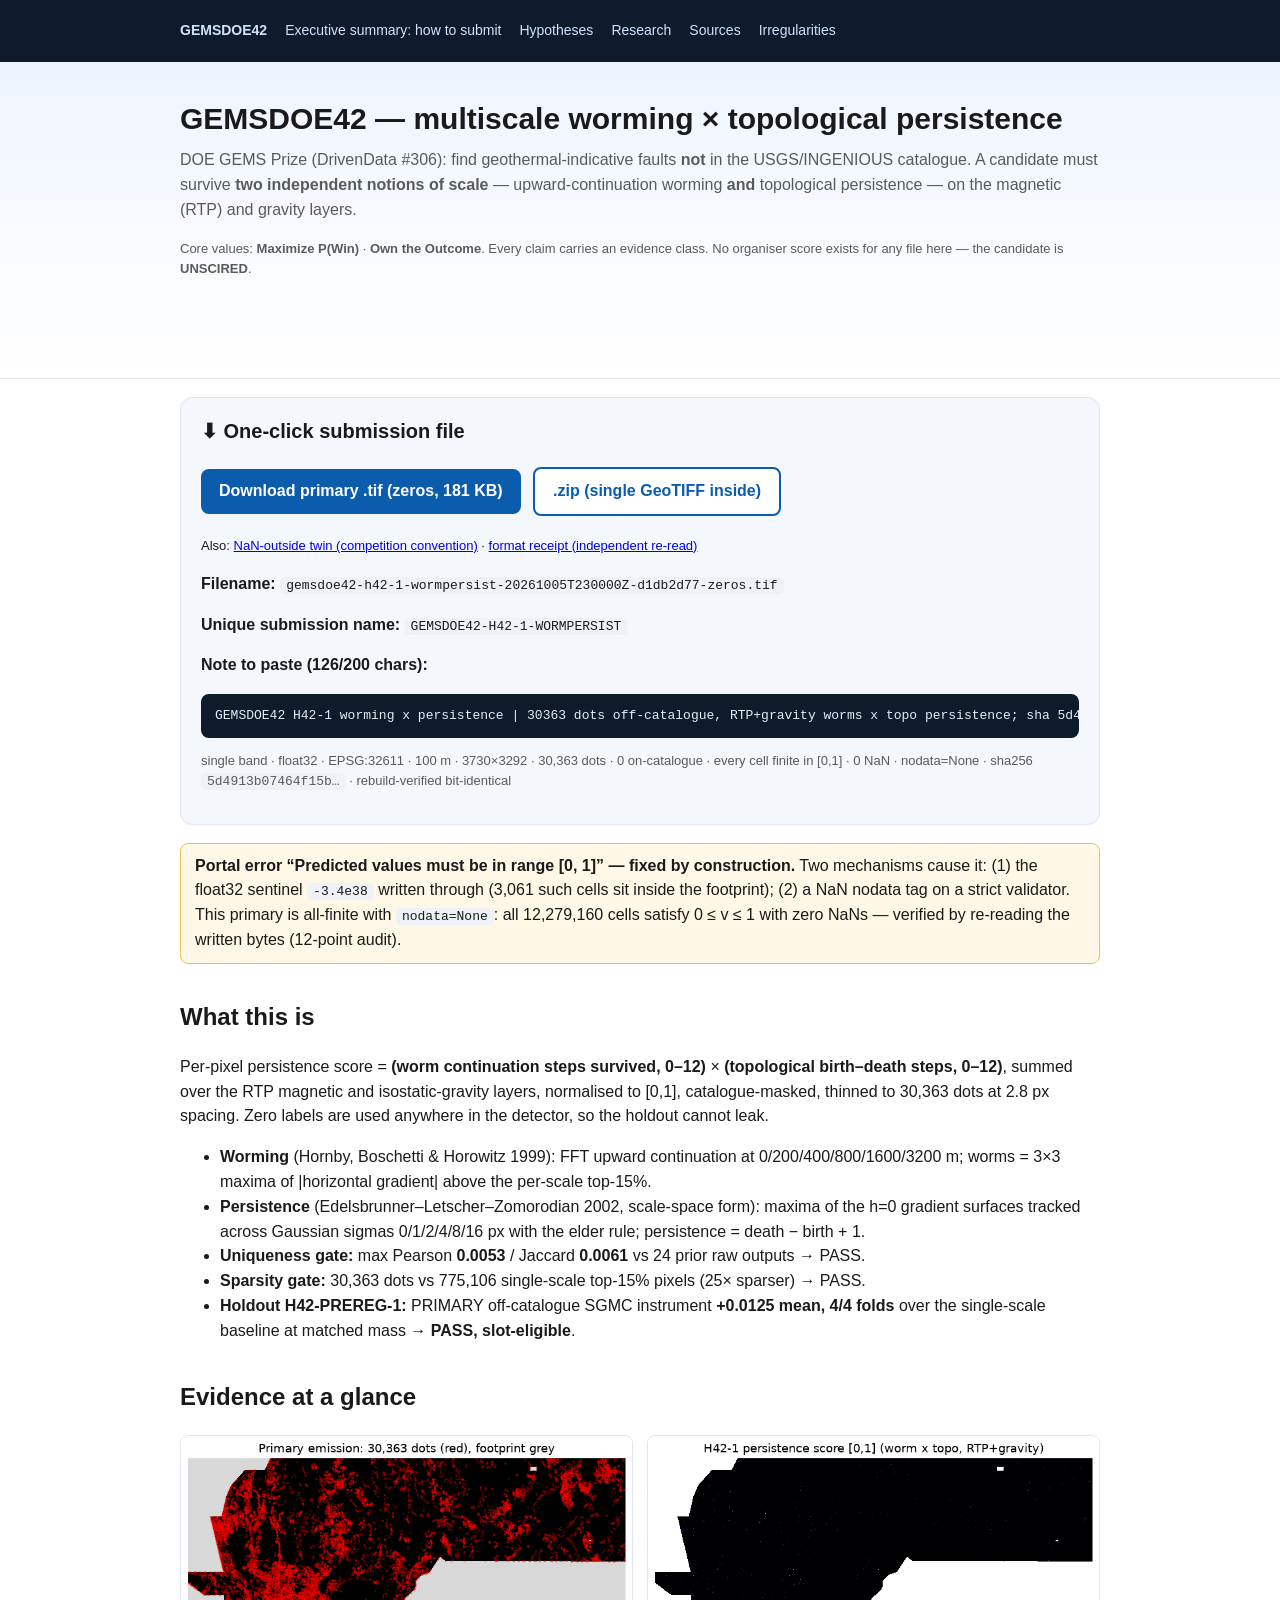
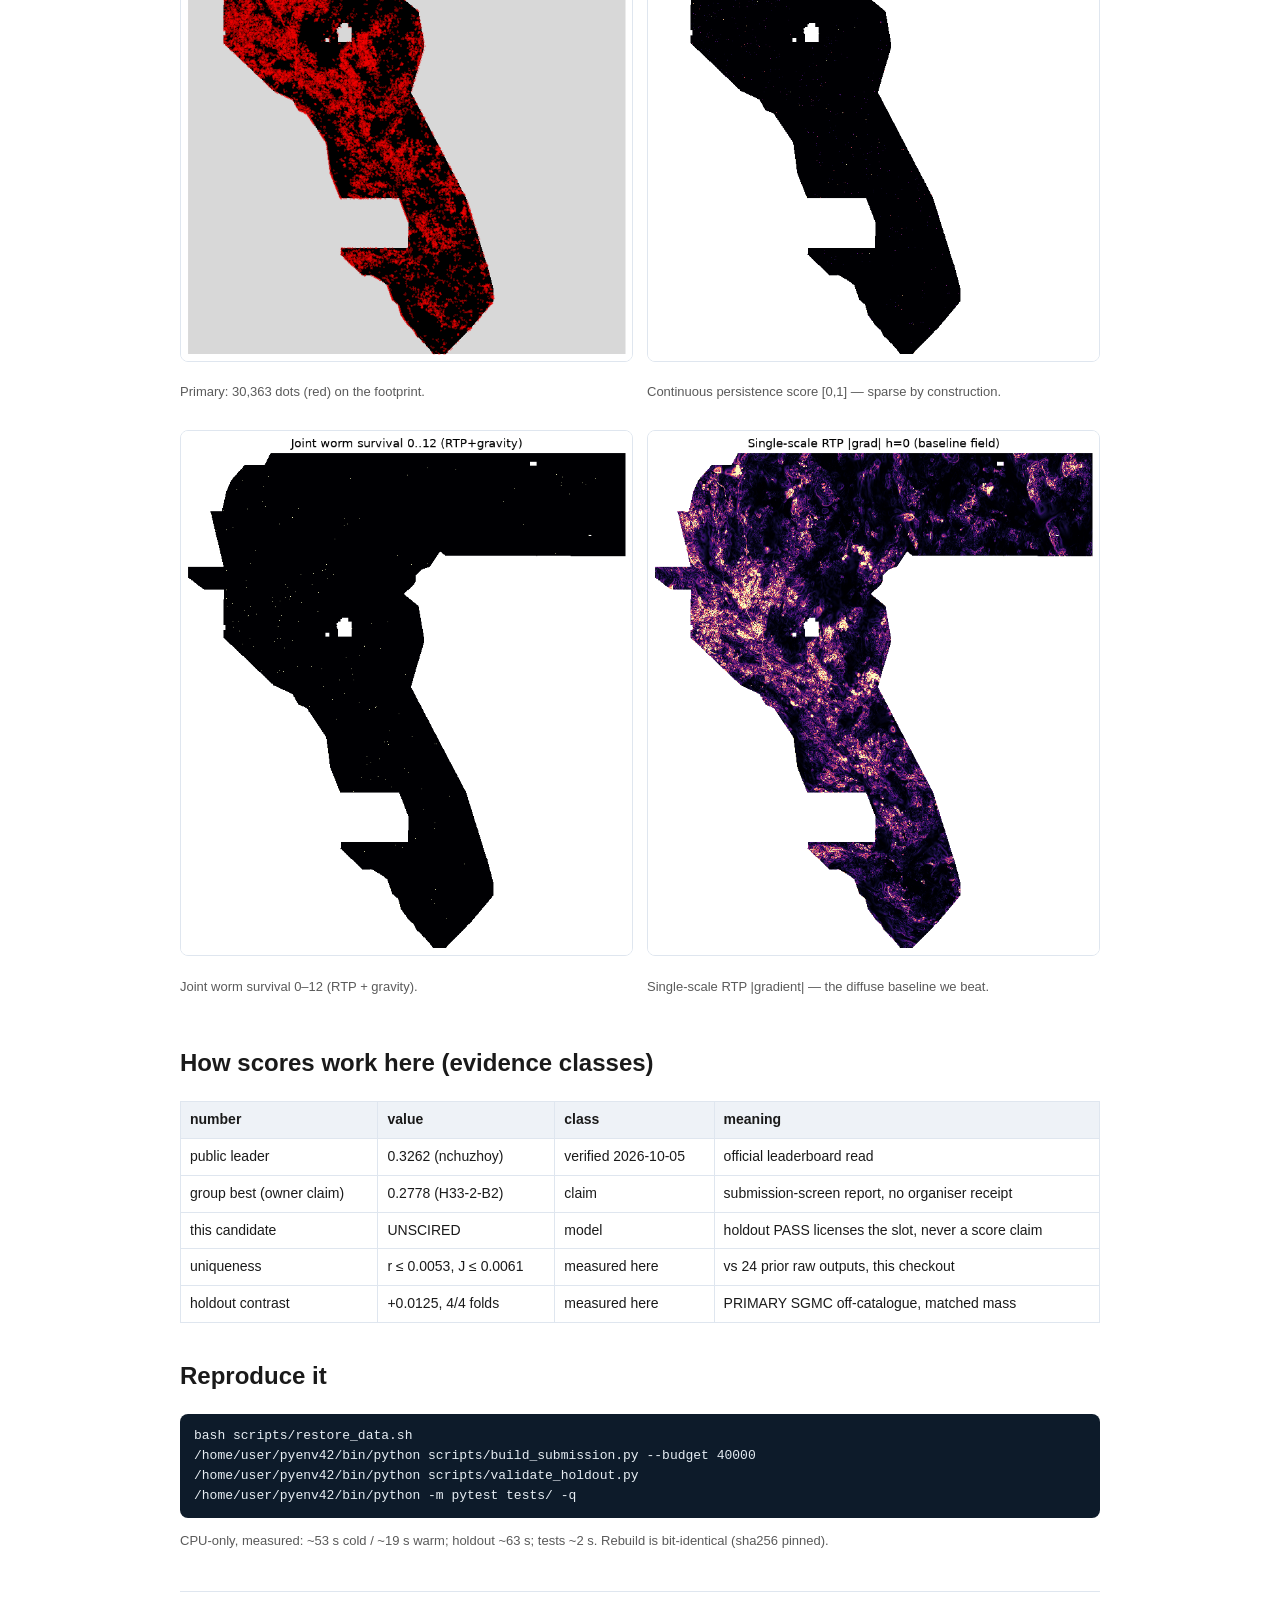
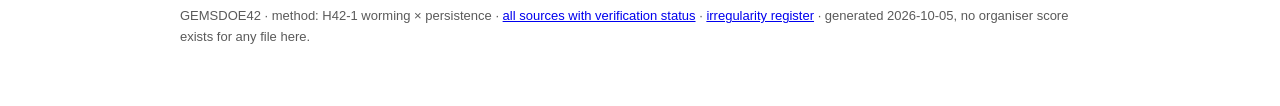
==== docs/index.html @ 057323d6 "H42-1: multiscale worming x topological persistence submission system - Unique primary submission: 3" ====
<!DOCTYPE html>
<html lang="en">
<head>
<meta charset="utf-8">
<meta name="viewport" content="width=device-width, initial-scale=1">
<title>GEMSDOE42 — worming × persistence for the DOE GEMS Prize</title>
<style>
:root{--ink:#1a1a1a;--mut:#5a5a5a;--acc:#0b5cad;--bg:#fff;--card:#f4f7fb;--line:#dfe6ef}
*{box-sizing:border-box}body{font-family:-apple-system,"Segoe UI",Roboto,Helvetica,Arial,sans-serif;color:var(--ink);margin:0;background:var(--bg);line-height:1.55}
.wrap{max-width:960px;margin:0 auto;padding:0 20px 60px}
nav{background:#0d1b2a;color:#fff;padding:10px 0}nav .wrap{display:flex;gap:18px;flex-wrap:wrap;padding-bottom:10px;padding-top:10px}
nav a{color:#cfe3ff;text-decoration:none;font-size:14px}nav a:hover{text-decoration:underline}
.hero{background:linear-gradient(180deg,#eef4ff,#fff);border-bottom:1px solid var(--line);padding:34px 0 26px}
.hero h1{margin:0 0 6px;font-size:30px}.hero p.sub{color:var(--mut);margin:0 0 16px}
.dl{background:var(--card);border:1px solid var(--line);border-radius:12px;padding:18px 20px;margin:18px 0}
.dl h2{margin:0 0 8px;font-size:20px}
.btn{display:inline-block;background:var(--acc);color:#fff!important;padding:10px 18px;border-radius:8px;text-decoration:none;font-weight:600;margin:4px 8px 4px 0}
.btn.ghost{background:#fff;color:var(--acc)!important;border:2px solid var(--acc)}
code{background:#eef1f6;padding:1px 6px;border-radius:5px;font-size:13px}
pre{background:#0d1b2a;color:#e6edf3;padding:12px 14px;border-radius:8px;overflow-x:auto;font-size:13px}
table{border-collapse:collapse;width:100%;margin:12px 0;font-size:14px}
th,td{border:1px solid var(--line);padding:7px 9px;text-align:left}th{background:#eef2f7}
h2{margin-top:34px}h3{margin-top:24px}.mut{color:var(--mut)}.small{font-size:13px}
.grid2{display:grid;grid-template-columns:1fr 1fr;gap:14px}@media(max-width:700px){.grid2{grid-template-columns:1fr}}
img.thumb{width:100%;border:1px solid var(--line);border-radius:8px}
.warn{background:#fff8e6;border:1px solid #e8c547;border-radius:8px;padding:10px 14px;margin:14px 0}
.ok{background:#eefbf0;border:1px solid #57b26a;border-radius:8px;padding:10px 14px;margin:14px 0}
footer{border-top:1px solid var(--line);margin-top:40px;padding-top:14px;color:var(--mut);font-size:13px}
</style>
</head>
<body>
<nav><div class="wrap">
<a href="index.html"><b>GEMSDOE42</b></a><a href="executive-summary.html">Executive summary: how to submit</a><a href="hypotheses.html">Hypotheses</a><a href="research.html">Research</a><a href="sources.html">Sources</a><a href="irregularities.html">Irregularities</a>
</div></nav>
<div class="hero"><div class="wrap">
<h1>GEMSDOE42 — multiscale worming × topological persistence</h1>
<p class="sub">DOE GEMS Prize (DrivenData #306): find geothermal-indicative faults <b>not</b> in the USGS/INGENIOUS catalogue. A candidate must survive <b>two independent notions of scale</b> — upward-continuation worming <b>and</b> topological persistence — on the magnetic (RTP) and gravity layers.</p>
<p class="small mut">Core values: <b>Maximize P(Win)</b> · <b>Own the Outcome</b>. Every claim carries an evidence class. No organiser score exists for any file here — the candidate is <b>UNSCIRED</b>.</p>
</div></div>
<div class="wrap">

<div class="dl">
<h2>⬇ One-click submission file</h2>
<p><a class="btn" href="downloads/gemsdoe42-h42-1-wormpersist-20261005T230000Z-d1db2d77-zeros.tif" download>Download primary .tif (zeros, 181&nbsp;KB)</a>
<a class="btn ghost" href="downloads/gemsdoe42-h42-1-wormpersist-20261005T230000Z-d1db2d77-zeros.zip" download>.zip (single GeoTIFF inside)</a></p>
<p class="small">Also: <a href="downloads/gemsdoe42-h42-1-wormpersist-20261005T230000Z-d1db2d77-nan.tif" download>NaN-outside twin (competition convention)</a> · <a href="downloads/gemsdoe42-h42-1-wormpersist-20261005T230000Z-d1db2d77-audit.json">format receipt (independent re-read)</a></p>
<p><b>Filename:</b> <code>gemsdoe42-h42-1-wormpersist-20261005T230000Z-d1db2d77-zeros.tif</code></p>
<p><b>Unique submission name:</b> <code>GEMSDOE42-H42-1-WORMPERSIST</code></p>
<p><b>Note to paste (126/200 chars):</b></p>
<pre>GEMSDOE42 H42-1 worming x persistence | 30363 dots off-catalogue, RTP+gravity worms x topo persistence; sha 5d4913b0; UNSCORED</pre>
<p class="small mut">single band · float32 · EPSG:32611 · 100 m · 3730×3292 · 30,363 dots · 0 on-catalogue · every cell finite in [0,1] · 0 NaN · nodata=None · sha256 <code>5d4913b07464f15b…</code> · rebuild-verified bit-identical</p>
</div>

<div class="warn"><b>Portal error “Predicted values must be in range [0, 1]” — fixed by construction.</b> Two mechanisms cause it: (1) the float32 sentinel <code>-3.4e38</code> written through (3,061 such cells sit inside the footprint); (2) a NaN nodata tag on a strict validator. This primary is all-finite with <code>nodata=None</code>: all 12,279,160 cells satisfy 0 ≤ v ≤ 1 with zero NaNs — verified by re-reading the written bytes (12-point audit).</div>

<h2>What this is</h2>
<p>Per-pixel persistence score = <b>(worm continuation steps survived, 0–12)</b> × <b>(topological birth–death steps, 0–12)</b>, summed over the RTP magnetic and isostatic-gravity layers, normalised to [0,1], catalogue-masked, thinned to 30,363 dots at 2.8 px spacing. Zero labels are used anywhere in the detector, so the holdout cannot leak.</p>
<ul>
<li><b>Worming</b> (Hornby, Boschetti &amp; Horowitz 1999): FFT upward continuation at 0/200/400/800/1600/3200 m; worms = 3×3 maxima of |horizontal gradient| above the per-scale top-15%.</li>
<li><b>Persistence</b> (Edelsbrunner–Letscher–Zomorodian 2002, scale-space form): maxima of the h=0 gradient surfaces tracked across Gaussian sigmas 0/1/2/4/8/16 px with the elder rule; persistence = death − birth + 1.</li>
<li><b>Uniqueness gate:</b> max Pearson <b>0.0053</b> / Jaccard <b>0.0061</b> vs 24 prior raw outputs → PASS.</li>
<li><b>Sparsity gate:</b> 30,363 dots vs 775,106 single-scale top-15% pixels (25× sparser) → PASS.</li>
<li><b>Holdout H42-PREREG-1:</b> PRIMARY off-catalogue SGMC instrument <b>+0.0125 mean, 4/4 folds</b> over the single-scale baseline at matched mass → <b>PASS, slot-eligible</b>.</li>
</ul>

<h2>Evidence at a glance</h2>
<div class="grid2">
<div><img class="thumb" src="assets/dots_primary.png" alt="primary dots"><p class="small mut">Primary: 30,363 dots (red) on the footprint.</p></div>
<div><img class="thumb" src="assets/score01.png" alt="persistence score"><p class="small mut">Continuous persistence score [0,1] — sparse by construction.</p></div>
<div><img class="thumb" src="assets/worm_joint.png" alt="worm survival"><p class="small mut">Joint worm survival 0–12 (RTP + gravity).</p></div>
<div><img class="thumb" src="assets/gradmag_rtp_h0.png" alt="single-scale gradient"><p class="small mut">Single-scale RTP |gradient| — the diffuse baseline we beat.</p></div>
</div>

<h2>How scores work here (evidence classes)</h2>
<table>
<tr><th>number</th><th>value</th><th>class</th><th>meaning</th></tr>
<tr><td>public leader</td><td>0.3262 (nchuzhoy)</td><td>verified 2026-10-05</td><td>official leaderboard read</td></tr>
<tr><td>group best (owner claim)</td><td>0.2778 (H33-2-B2)</td><td>claim</td><td>submission-screen report, no organiser receipt</td></tr>
<tr><td>this candidate</td><td>UNSCIRED</td><td>model</td><td>holdout PASS licenses the slot, never a score claim</td></tr>
<tr><td>uniqueness</td><td>r ≤ 0.0053, J ≤ 0.0061</td><td>measured here</td><td>vs 24 prior raw outputs, this checkout</td></tr>
<tr><td>holdout contrast</td><td>+0.0125, 4/4 folds</td><td>measured here</td><td>PRIMARY SGMC off-catalogue, matched mass</td></tr>
</table>

<h2>Reproduce it</h2>
<pre>bash scripts/restore_data.sh
/home/user/pyenv42/bin/python scripts/build_submission.py --budget 40000
/home/user/pyenv42/bin/python scripts/validate_holdout.py
/home/user/pyenv42/bin/python -m pytest tests/ -q</pre>
<p class="small mut">CPU-only, measured: ~53 s cold / ~19 s warm; holdout ~63 s; tests ~2 s. Rebuild is bit-identical (sha256 pinned).</p>

<footer>GEMSDOE42 · method: H42-1 worming × persistence · <a href="sources.html">all sources with verification status</a> · <a href="irregularities.html">irregularity register</a> · generated 2026-10-05, no organiser score exists for any file here.</footer>
</div>
</body>
</html>
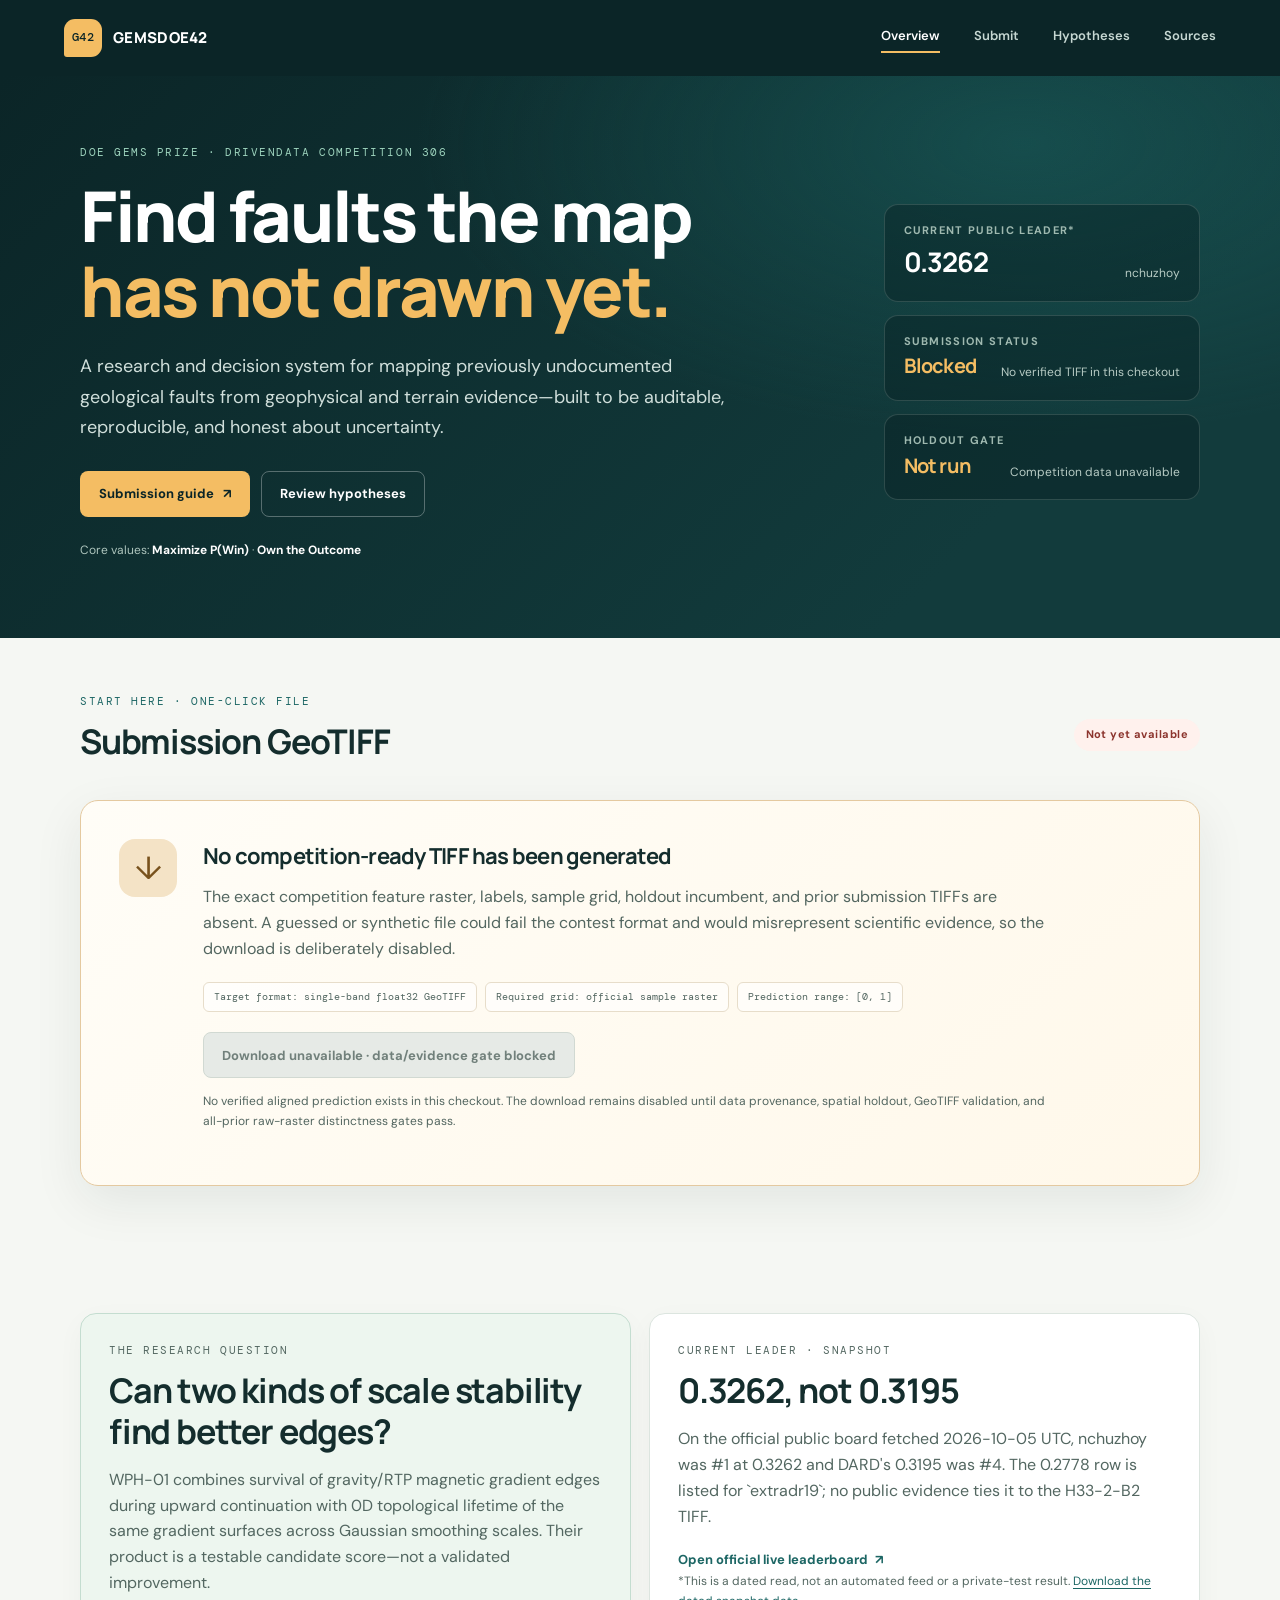
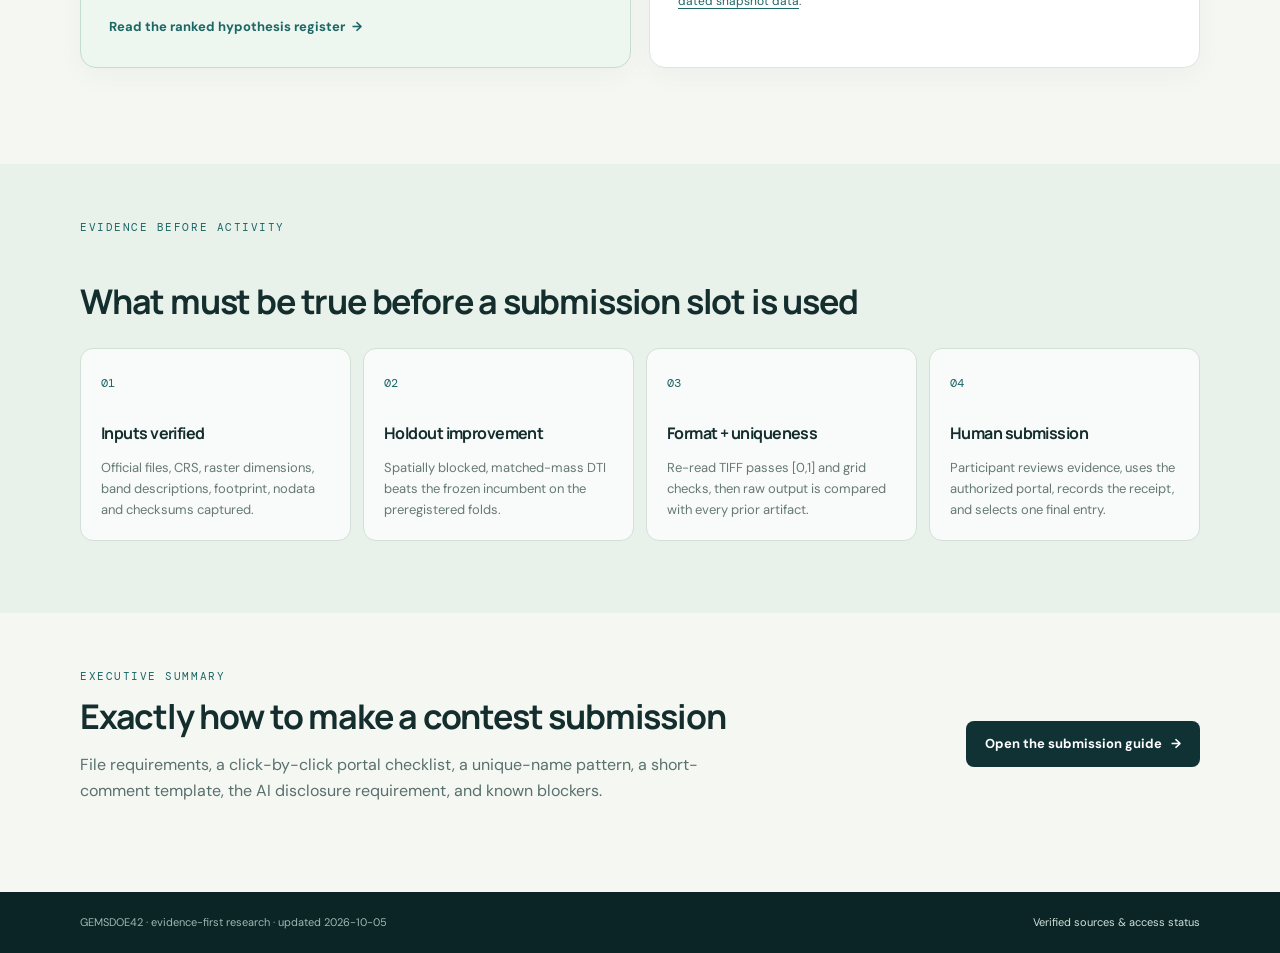
==== commit 76777125: "Build WPH-01 research pipeline and gated site Co-authored-by: arena-agent <297053741+arena-agent@use" ====
--- a/docs/index.html
+++ b/docs/index.html
@@ -1,94 +1,88 @@
-<!DOCTYPE html>
+<!doctype html>
 <html lang="en">
 <head>
-<meta charset="utf-8">
-<meta name="viewport" content="width=device-width, initial-scale=1">
-<title>GEMSDOE42 — worming × persistence for the DOE GEMS Prize</title>
-<style>
-:root{--ink:#1a1a1a;--mut:#5a5a5a;--acc:#0b5cad;--bg:#fff;--card:#f4f7fb;--line:#dfe6ef}
-*{box-sizing:border-box}body{font-family:-apple-system,"Segoe UI",Roboto,Helvetica,Arial,sans-serif;color:var(--ink);margin:0;background:var(--bg);line-height:1.55}
-.wrap{max-width:960px;margin:0 auto;padding:0 20px 60px}
-nav{background:#0d1b2a;color:#fff;padding:10px 0}nav .wrap{display:flex;gap:18px;flex-wrap:wrap;padding-bottom:10px;padding-top:10px}
-nav a{color:#cfe3ff;text-decoration:none;font-size:14px}nav a:hover{text-decoration:underline}
-.hero{background:linear-gradient(180deg,#eef4ff,#fff);border-bottom:1px solid var(--line);padding:34px 0 26px}
-.hero h1{margin:0 0 6px;font-size:30px}.hero p.sub{color:var(--mut);margin:0 0 16px}
-.dl{background:var(--card);border:1px solid var(--line);border-radius:12px;padding:18px 20px;margin:18px 0}
-.dl h2{margin:0 0 8px;font-size:20px}
-.btn{display:inline-block;background:var(--acc);color:#fff!important;padding:10px 18px;border-radius:8px;text-decoration:none;font-weight:600;margin:4px 8px 4px 0}
-.btn.ghost{background:#fff;color:var(--acc)!important;border:2px solid var(--acc)}
-code{background:#eef1f6;padding:1px 6px;border-radius:5px;font-size:13px}
-pre{background:#0d1b2a;color:#e6edf3;padding:12px 14px;border-radius:8px;overflow-x:auto;font-size:13px}
-table{border-collapse:collapse;width:100%;margin:12px 0;font-size:14px}
-th,td{border:1px solid var(--line);padding:7px 9px;text-align:left}th{background:#eef2f7}
-h2{margin-top:34px}h3{margin-top:24px}.mut{color:var(--mut)}.small{font-size:13px}
-.grid2{display:grid;grid-template-columns:1fr 1fr;gap:14px}@media(max-width:700px){.grid2{grid-template-columns:1fr}}
-img.thumb{width:100%;border:1px solid var(--line);border-radius:8px}
-.warn{background:#fff8e6;border:1px solid #e8c547;border-radius:8px;padding:10px 14px;margin:14px 0}
-.ok{background:#eefbf0;border:1px solid #57b26a;border-radius:8px;padding:10px 14px;margin:14px 0}
-footer{border-top:1px solid var(--line);margin-top:40px;padding-top:14px;color:var(--mut);font-size:13px}
-</style>
+  <meta charset="utf-8">
+  <meta name="viewport" content="width=device-width, initial-scale=1">
+  <meta name="description" content="Evidence-first, reproducible GEMS geothermal fault discovery research and competition submission workflow.">
+  <meta name="theme-color" content="#0b2527">
+  <title>GEMSDOE42 · GEMS fault discovery</title>
+  <link rel="stylesheet" href="site.css">
 </head>
 <body>
-<nav><div class="wrap">
-<a href="index.html"><b>GEMSDOE42</b></a><a href="executive-summary.html">Executive summary: how to submit</a><a href="hypotheses.html">Hypotheses</a><a href="research.html">Research</a><a href="sources.html">Sources</a><a href="irregularities.html">Irregularities</a>
-</div></nav>
-<div class="hero"><div class="wrap">
-<h1>GEMSDOE42 — multiscale worming × topological persistence</h1>
-<p class="sub">DOE GEMS Prize (DrivenData #306): find geothermal-indicative faults <b>not</b> in the USGS/INGENIOUS catalogue. A candidate must survive <b>two independent notions of scale</b> — upward-continuation worming <b>and</b> topological persistence — on the magnetic (RTP) and gravity layers.</p>
-<p class="small mut">Core values: <b>Maximize P(Win)</b> · <b>Own the Outcome</b>. Every claim carries an evidence class. No organiser score exists for any file here — the candidate is <b>UNSCIRED</b>.</p>
-</div></div>
-<div class="wrap">
+  <header class="site-header">
+    <a class="brand" href="index.html"><span class="brand-mark">G42</span><span>GEMSDOE42</span></a>
+    <nav aria-label="Main navigation">
+      <a aria-current="page" href="index.html">Overview</a><a href="executive-summary.html">Submit</a><a href="hypotheses.html">Hypotheses</a><a href="sources.html">Sources</a>
+    </nav>
+  </header>
+  <main>
+    <section class="hero page-shell">
+      <div class="hero-copy">
+        <p class="eyebrow">DOE GEMS Prize · DrivenData competition 306</p>
+        <h1>Find faults the map<br><em>has not drawn yet.</em></h1>
+        <p class="hero-lead">A research and decision system for mapping previously undocumented geological faults from geophysical and terrain evidence—built to be auditable, reproducible, and honest about uncertainty.</p>
+        <div class="hero-actions"><a class="button button-light" href="executive-summary.html">Submission guide <span aria-hidden="true">↗</span></a><a class="button button-outline" href="hypotheses.html">Review hypotheses</a></div>
+        <p class="microcopy">Core values: <strong>Maximize P(Win)</strong> · <strong>Own the Outcome</strong></p>
+      </div>
+      <div class="hero-stats" aria-label="Project status">
+        <div class="stat"><span class="stat-label">Current public leader*</span><strong>0.3262</strong><span>nchuzhoy</span></div>
+        <div class="stat"><span class="stat-label">Submission status</span><strong class="status-text">Blocked</strong><span>No verified TIFF in this checkout</span></div>
+        <div class="stat"><span class="stat-label">Holdout gate</span><strong class="status-text">Not run</strong><span>Competition data unavailable</span></div>
+      </div>
+    </section>
 
-<div class="dl">
-<h2>⬇ One-click submission file</h2>
-<p><a class="btn" href="downloads/gemsdoe42-h42-1-wormpersist-20261005T230000Z-d1db2d77-zeros.tif" download>Download primary .tif (zeros, 181&nbsp;KB)</a>
-<a class="btn ghost" href="downloads/gemsdoe42-h42-1-wormpersist-20261005T230000Z-d1db2d77-zeros.zip" download>.zip (single GeoTIFF inside)</a></p>
-<p class="small">Also: <a href="downloads/gemsdoe42-h42-1-wormpersist-20261005T230000Z-d1db2d77-nan.tif" download>NaN-outside twin (competition convention)</a> · <a href="downloads/gemsdoe42-h42-1-wormpersist-20261005T230000Z-d1db2d77-audit.json">format receipt (independent re-read)</a></p>
-<p><b>Filename:</b> <code>gemsdoe42-h42-1-wormpersist-20261005T230000Z-d1db2d77-zeros.tif</code></p>
-<p><b>Unique submission name:</b> <code>GEMSDOE42-H42-1-WORMPERSIST</code></p>
-<p><b>Note to paste (126/200 chars):</b></p>
-<pre>GEMSDOE42 H42-1 worming x persistence | 30363 dots off-catalogue, RTP+gravity worms x topo persistence; sha 5d4913b0; UNSCORED</pre>
-<p class="small mut">single band · float32 · EPSG:32611 · 100 m · 3730×3292 · 30,363 dots · 0 on-catalogue · every cell finite in [0,1] · 0 NaN · nodata=None · sha256 <code>5d4913b07464f15b…</code> · rebuild-verified bit-identical</p>
-</div>
+    <section class="page-shell section" id="submission">
+      <div class="section-heading">
+        <div><p class="eyebrow">Start here · one-click file</p><h2>Submission GeoTIFF</h2></div>
+        <span class="pill pill-blocked">Not yet available</span>
+      </div>
+      <div class="submission-card">
+        <div class="submission-icon" aria-hidden="true">↓</div>
+        <div class="submission-content">
+          <h3>No competition-ready TIFF has been generated</h3>
+          <p>The exact competition feature raster, labels, sample grid, holdout incumbent, and prior submission TIFFs are absent. A guessed or synthetic file could fail the contest format and would misrepresent scientific evidence, so the download is deliberately disabled.</p>
+          <div class="submission-meta"><span>Target format: single-band float32 GeoTIFF</span><span>Required grid: official sample raster</span><span>Prediction range: [0, 1]</span></div>
+          <a class="button button-disabled" id="download-button" aria-disabled="true" tabindex="-1">Download unavailable · data/evidence gate blocked</a>
+          <p class="microcopy" id="download-detail" aria-live="polite">When a candidate passes the spatial holdout, raster validator, and every-prior correlation audit, the unique file, SHA-256, note, and audit receipt will appear here.</p>
+        </div>
+      </div>
+    </section>
 
-<div class="warn"><b>Portal error “Predicted values must be in range [0, 1]” — fixed by construction.</b> Two mechanisms cause it: (1) the float32 sentinel <code>-3.4e38</code> written through (3,061 such cells sit inside the footprint); (2) a NaN nodata tag on a strict validator. This primary is all-finite with <code>nodata=None</code>: all 12,279,160 cells satisfy 0 ≤ v ≤ 1 with zero NaNs — verified by re-reading the written bytes (12-point audit).</div>
+    <section class="page-shell section two-column">
+      <div class="panel panel-highlight">
+        <p class="eyebrow">The research question</p>
+        <h2>Can two kinds of scale stability find better edges?</h2>
+        <p>WPH-01 combines survival of gravity/RTP magnetic gradient edges during upward continuation with 0D topological lifetime of the same gradient surfaces across Gaussian smoothing scales. Their product is a testable candidate score—not a validated improvement.</p>
+        <a class="text-link" href="hypotheses.html">Read the ranked hypothesis register <span aria-hidden="true">→</span></a>
+      </div>
+      <div class="panel">
+        <p class="eyebrow">Current leader · snapshot</p>
+        <h2>0.3262, not 0.3195</h2>
+        <p>On the official public board fetched 2026-10-05 UTC, nchuzhoy was #1 at 0.3262 and DARD's 0.3195 was #4. The 0.2778 row is listed for `extradr19`; no public evidence ties it to the H33-2-B2 TIFF.</p>
+        <a class="text-link" href="https://www.drivendata.org/competitions/306/competition-doe-gems/leaderboard/" target="_blank" rel="noopener">Open official live leaderboard <span aria-hidden="true">↗</span></a>
+        <p class="microcopy">*This is a dated read, not an automated feed or a private-test result. <a href="leaderboard-snapshot-2026-10-05.json">Download the dated snapshot data</a>.</p>
+      </div>
+    </section>
 
-<h2>What this is</h2>
-<p>Per-pixel persistence score = <b>(worm continuation steps survived, 0–12)</b> × <b>(topological birth–death steps, 0–12)</b>, summed over the RTP magnetic and isostatic-gravity layers, normalised to [0,1], catalogue-masked, thinned to 30,363 dots at 2.8 px spacing. Zero labels are used anywhere in the detector, so the holdout cannot leak.</p>
-<ul>
-<li><b>Worming</b> (Hornby, Boschetti &amp; Horowitz 1999): FFT upward continuation at 0/200/400/800/1600/3200 m; worms = 3×3 maxima of |horizontal gradient| above the per-scale top-15%.</li>
-<li><b>Persistence</b> (Edelsbrunner–Letscher–Zomorodian 2002, scale-space form): maxima of the h=0 gradient surfaces tracked across Gaussian sigmas 0/1/2/4/8/16 px with the elder rule; persistence = death − birth + 1.</li>
-<li><b>Uniqueness gate:</b> max Pearson <b>0.0053</b> / Jaccard <b>0.0061</b> vs 24 prior raw outputs → PASS.</li>
-<li><b>Sparsity gate:</b> 30,363 dots vs 775,106 single-scale top-15% pixels (25× sparser) → PASS.</li>
-<li><b>Holdout H42-PREREG-1:</b> PRIMARY off-catalogue SGMC instrument <b>+0.0125 mean, 4/4 folds</b> over the single-scale baseline at matched mass → <b>PASS, slot-eligible</b>.</li>
-</ul>
+    <section class="band">
+      <div class="page-shell section">
+        <p class="eyebrow">Evidence before activity</p>
+        <h2>What must be true before a submission slot is used</h2>
+        <div class="gate-grid">
+          <article class="gate"><span class="gate-number">01</span><h3>Inputs verified</h3><p>Official files, CRS, raster dimensions, band descriptions, footprint, nodata and checksums captured.</p></article>
+          <article class="gate"><span class="gate-number">02</span><h3>Holdout improvement</h3><p>Spatially blocked, matched-mass DTI beats the frozen incumbent on the preregistered folds.</p></article>
+          <article class="gate"><span class="gate-number">03</span><h3>Format + uniqueness</h3><p>Re-read TIFF passes [0,1] and grid checks, then raw output is compared with every prior artifact.</p></article>
+          <article class="gate"><span class="gate-number">04</span><h3>Human submission</h3><p>Participant reviews evidence, uses the authorized portal, records the receipt, and selects one final entry.</p></article>
+        </div>
+      </div>
+    </section>
 
-<h2>Evidence at a glance</h2>
-<div class="grid2">
-<div><img class="thumb" src="assets/dots_primary.png" alt="primary dots"><p class="small mut">Primary: 30,363 dots (red) on the footprint.</p></div>
-<div><img class="thumb" src="assets/score01.png" alt="persistence score"><p class="small mut">Continuous persistence score [0,1] — sparse by construction.</p></div>
-<div><img class="thumb" src="assets/worm_joint.png" alt="worm survival"><p class="small mut">Joint worm survival 0–12 (RTP + gravity).</p></div>
-<div><img class="thumb" src="assets/gradmag_rtp_h0.png" alt="single-scale gradient"><p class="small mut">Single-scale RTP |gradient| — the diffuse baseline we beat.</p></div>
-</div>
-
-<h2>How scores work here (evidence classes)</h2>
-<table>
-<tr><th>number</th><th>value</th><th>class</th><th>meaning</th></tr>
-<tr><td>public leader</td><td>0.3262 (nchuzhoy)</td><td>verified 2026-10-05</td><td>official leaderboard read</td></tr>
-<tr><td>group best (owner claim)</td><td>0.2778 (H33-2-B2)</td><td>claim</td><td>submission-screen report, no organiser receipt</td></tr>
-<tr><td>this candidate</td><td>UNSCIRED</td><td>model</td><td>holdout PASS licenses the slot, never a score claim</td></tr>
-<tr><td>uniqueness</td><td>r ≤ 0.0053, J ≤ 0.0061</td><td>measured here</td><td>vs 24 prior raw outputs, this checkout</td></tr>
-<tr><td>holdout contrast</td><td>+0.0125, 4/4 folds</td><td>measured here</td><td>PRIMARY SGMC off-catalogue, matched mass</td></tr>
-</table>
-
-<h2>Reproduce it</h2>
-<pre>bash scripts/restore_data.sh
-/home/user/pyenv42/bin/python scripts/build_submission.py --budget 40000
-/home/user/pyenv42/bin/python scripts/validate_holdout.py
-/home/user/pyenv42/bin/python -m pytest tests/ -q</pre>
-<p class="small mut">CPU-only, measured: ~53 s cold / ~19 s warm; holdout ~63 s; tests ~2 s. Rebuild is bit-identical (sha256 pinned).</p>
-
-<footer>GEMSDOE42 · method: H42-1 worming × persistence · <a href="sources.html">all sources with verification status</a> · <a href="irregularities.html">irregularity register</a> · generated 2026-10-05, no organiser score exists for any file here.</footer>
-</div>
+    <section class="page-shell section footer-cta">
+      <div><p class="eyebrow">Executive summary</p><h2>Exactly how to make a contest submission</h2><p>File requirements, a click-by-click portal checklist, a unique-name pattern, a short-comment template, the AI disclosure requirement, and known blockers.</p></div>
+      <a class="button button-dark" href="executive-summary.html">Open the submission guide <span aria-hidden="true">→</span></a>
+    </section>
+  </main>
+  <footer class="site-footer"><span>GEMSDOE42 · evidence-first research · updated 2026-10-05</span><a href="sources.html">Verified sources &amp; access status</a></footer>
+  <script src="site-status.js" defer></script>
 </body>
 </html>
--- a/docs/site.css
+++ b/docs/site.css
@@ -0,0 +1,166 @@
+@import url('https://fonts.googleapis.com/css2?family=DM+Mono:wght@400;500&family=DM+Sans:wght@400;500;600;700&family=Manrope:wght@500;600;700;800&display=swap');
+
+:root {
+  color-scheme: light;
+  --ink: #142d2d;
+  --muted: #58706d;
+  --teal-950: #0b2527;
+  --teal-900: #103235;
+  --teal-800: #17464a;
+  --teal-700: #1c6664;
+  --teal-100: #e5f2ed;
+  --paper: #f5f7f3;
+  --white: #ffffff;
+  --line: #dce5df;
+  --gold: #f4bd63;
+  --rose: #8c342d;
+  --rose-bg: #fff1ed;
+  --shadow: 0 16px 50px rgba(11, 37, 39, 0.08);
+  font-family: 'DM Sans', Inter, ui-sans-serif, system-ui, -apple-system, BlinkMacSystemFont, 'Segoe UI', sans-serif;
+}
+
+* { box-sizing: border-box; }
+html { scroll-behavior: smooth; }
+body { margin: 0; background: var(--paper); color: var(--ink); line-height: 1.62; }
+a { color: var(--teal-700); text-underline-offset: 3px; }
+a:hover { color: #0d4946; }
+button, a { -webkit-tap-highlight-color: transparent; }
+button:focus-visible, a:focus-visible { outline: 3px solid var(--gold); outline-offset: 3px; }
+
+.site-header { height: auto; min-height: 76px; padding: 14px clamp(20px, 5vw, 72px); display: flex; align-items: center; justify-content: space-between; gap: 28px; background: var(--teal-950); color: var(--white); }
+.brand { display: inline-flex; align-items: center; gap: 11px; color: var(--white); font-family: Manrope, sans-serif; font-size: 15px; font-weight: 800; letter-spacing: .02em; text-decoration: none; white-space: nowrap; }
+.brand-mark { display: grid; place-items: center; width: 38px; height: 38px; border-radius: 11px 11px 11px 3px; background: var(--gold); color: var(--teal-950); font-family: 'DM Mono', monospace; font-size: 12px; font-weight: 500; }
+.site-header nav { display: flex; flex-wrap: wrap; justify-content: flex-end; gap: clamp(14px, 3vw, 34px); }
+.site-header nav a { color: #c6d7d2; font-size: 13px; font-weight: 600; text-decoration: none; }
+.site-header nav a:hover, .site-header nav a[aria-current='page'] { color: var(--white); }
+.site-header nav a[aria-current='page'] { box-shadow: 0 2px 0 var(--gold); padding-bottom: 5px; }
+
+.page-shell { width: min(1120px, calc(100% - 44px)); margin-inline: auto; }
+.hero { display: grid; grid-template-columns: minmax(0, 1.4fr) minmax(250px, .6fr); gap: 65px; align-items: center; min-height: 480px; padding-block: 68px 78px; }
+.hero-copy h1, h1, h2, h3 { font-family: Manrope, 'DM Sans', sans-serif; letter-spacing: -.035em; }
+.hero-copy h1 { max-width: 720px; margin: 16px 0 22px; color: var(--white); font-size: clamp(42px, 6vw, 70px); line-height: 1.08; font-weight: 800; }
+.hero-copy h1 em, h1 em { color: var(--gold); font-style: normal; }
+.hero-lead { max-width: 680px; margin: 0; color: #d0dfdb; font-size: 18px; line-height: 1.7; }
+.hero { position: relative; width: 100%; max-width: none; padding-inline: max(22px, calc((100vw - 1120px) / 2)); background: radial-gradient(ellipse at 80% 12%, rgba(28,102,100,.48), transparent 42%), linear-gradient(135deg, var(--teal-950), #123b3c 78%); }
+.hero-stats { display: grid; gap: 13px; }
+.stat { display: grid; grid-template-columns: 1fr auto; gap: 0 14px; padding: 17px 19px; border: 1px solid rgba(235,247,239,.15); border-radius: 14px; background: rgba(7,28,30,.38); color: #d2e1db; }
+.stat-label { grid-column: 1 / -1; color: #9fb9b0; font-size: 11px; font-weight: 700; letter-spacing: .12em; text-transform: uppercase; }
+.stat strong { color: var(--white); font-family: Manrope, sans-serif; font-size: 27px; letter-spacing: -.04em; }
+.stat span:last-child { align-self: end; color: #b7cbc4; font-size: 12px; text-align: right; }
+.stat .status-text { color: var(--gold); font-size: 20px; }
+.eyebrow { margin: 0 0 10px; color: var(--teal-700); font-family: 'DM Mono', monospace; font-size: 11px; letter-spacing: .14em; text-transform: uppercase; }
+.hero .eyebrow { color: #9dd3bd; }
+.microcopy { color: var(--muted); font-size: 12px; }
+.hero .microcopy { margin: 24px 0 0; color: #aec5bd; }
+.hero .microcopy strong { color: var(--white); }
+.hero-actions { display: flex; flex-wrap: wrap; gap: 11px; margin-top: 28px; }
+.button { display: inline-flex; min-height: 46px; align-items: center; justify-content: center; gap: 9px; padding: 11px 18px; border: 1px solid transparent; border-radius: 8px; font: 700 13px 'DM Sans', sans-serif; text-decoration: none; transition: transform .15s ease, background .15s ease; }
+.button:not(:disabled):hover { transform: translateY(-1px); }
+.button-light { background: var(--gold); color: var(--teal-950); }
+.button-light:hover { background: #ffd58a; color: var(--teal-950); }
+.button-outline { border-color: rgba(255,255,255,.3); color: var(--white); }
+.button-outline:hover { border-color: var(--white); color: var(--white); }
+.button-dark { background: var(--teal-900); color: var(--white); }
+.button-dark:hover { background: var(--teal-700); color: var(--white); }
+.button-disabled, .button:disabled { background: #e6eae6; border-color: #d1d9d2; color: #71807b; cursor: not-allowed; }
+
+.section { padding-block: 58px; }
+.section-heading { display: flex; align-items: center; justify-content: space-between; gap: 20px; margin-bottom: 23px; }
+h1 { max-width: 900px; margin: 13px 0 20px; font-size: clamp(40px, 6vw, 62px); line-height: 1.08; }
+h2 { margin: 0 0 15px; font-size: clamp(26px, 3vw, 34px); line-height: 1.2; }
+h3 { margin: 0 0 10px; font-size: 18px; }
+p { margin: 0 0 16px; }
+.lead { max-width: 850px; color: #475f5b; font-size: 18px; line-height: 1.7; }
+.pill { display: inline-flex; align-items: center; gap: 7px; padding: 7px 12px; border-radius: 99px; font-size: 11px; font-weight: 700; letter-spacing: .04em; white-space: nowrap; }
+.pill-blocked { background: var(--rose-bg); color: var(--rose); }
+
+.submission-card { display: grid; grid-template-columns: 62px 1fr; gap: 22px; padding: clamp(22px, 4vw, 38px); border: 1px solid #e4c9a0; border-radius: 18px; background: linear-gradient(140deg, #fffdf7, #fff8ea); box-shadow: var(--shadow); }
+.submission-icon { display: grid; place-items: center; width: 58px; height: 58px; border-radius: 16px; background: #f4e3c6; color: #78521d; font-size: 32px; line-height: 1; }
+.submission-content h3 { font-size: 22px; }
+.submission-content p { max-width: 850px; color: #536660; }
+.submission-content .button { margin-top: 8px; }
+.submission-meta { display: flex; flex-wrap: wrap; gap: 8px; margin: 20px 0 12px; }
+.submission-meta span { padding: 6px 10px; border: 1px solid #e7ddca; border-radius: 6px; background: rgba(255,255,255,.65); color: #526660; font-family: 'DM Mono', monospace; font-size: 10px; }
+.submission-content .microcopy { margin-top: 14px; font-size: 12px; }
+
+.two-column { display: grid; grid-template-columns: 1fr 1fr; gap: 18px; padding-top: 20px; }
+.panel { padding: 28px; border: 1px solid var(--line); border-radius: 16px; background: var(--white); box-shadow: 0 8px 28px rgba(11,37,39,.035); }
+.panel p { color: #536761; }
+.panel-highlight { border-color: #c4ddd0; background: #edf6ef; }
+.text-link { display: inline-flex; gap: 7px; margin-top: 4px; font-size: 13px; font-weight: 700; text-decoration: none; }
+.band { margin-top: 24px; background: #e9f1eb; }
+.band .section { padding-block: 62px 70px; }
+.gate-grid { display: grid; grid-template-columns: repeat(4, 1fr); gap: 12px; margin-top: 26px; }
+.gate { min-height: 192px; padding: 20px; border: 1px solid #d2e0d7; border-radius: 13px; background: rgba(255,255,255,.75); }
+.gate-number { display: inline-block; margin-bottom: 28px; color: var(--teal-700); font-family: 'DM Mono', monospace; font-size: 12px; }
+.gate h3 { font-size: 16px; }
+.gate p { margin: 0; color: #667974; font-size: 13px; }
+.footer-cta { display: flex; align-items: center; justify-content: space-between; gap: 30px; padding-block: 70px; }
+.footer-cta > div { max-width: 680px; }
+.footer-cta p:not(.eyebrow) { color: var(--muted); }
+.site-footer { display: flex; align-items: center; justify-content: space-between; gap: 18px; padding: 22px max(22px, calc((100vw - 1120px) / 2)); background: var(--teal-950); color: #9fb8b0; font-size: 11px; }
+.site-footer a { color: #d1e2da; font-size: 11px; text-decoration: none; }
+
+.page-shell:not(.hero) { padding-top: 55px; padding-bottom: 72px; }
+.callout { margin: 25px 0; padding: 19px 22px; border-left: 4px solid var(--teal-700); border-radius: 0 10px 10px 0; background: #eaf3ed; color: #3c5751; }
+.callout-warning { border-color: #c48731; background: #fff6e8; color: #59472a; }
+.callout strong { color: var(--ink); }
+.summary-grid { display: grid; grid-template-columns: repeat(4, 1fr); gap: 11px; margin: 28px 0 10px; }
+.summary-tile { display: grid; gap: 7px; padding: 18px; border: 1px solid var(--line); border-radius: 12px; background: var(--white); }
+.summary-tile span { color: var(--muted); font-size: 11px; font-weight: 700; letter-spacing: .07em; text-transform: uppercase; }
+.summary-tile strong { font-family: Manrope, sans-serif; font-size: 20px; }
+.small-note { color: #687b75; font-size: 12px; }
+.numbered-list { display: grid; gap: 14px; padding-left: 24px; color: #425a54; }
+.numbered-list li { padding-left: 5px; }
+.numbered-list li::marker { color: var(--teal-700); font-weight: 800; }
+.note-card { margin: 28px 0; padding: 25px; border: 1px solid var(--line); border-radius: 14px; background: var(--white); }
+.note-card h3 { margin-bottom: 12px; }
+.code-note { padding: 13px 15px; border-radius: 7px; background: #102d2e; color: #e0efe6; font-family: 'DM Mono', ui-monospace, monospace; font-size: 12px; overflow-wrap: anywhere; }
+.source-note { margin-top: 34px; padding-top: 22px; border-top: 1px solid var(--line); color: var(--muted); font-size: 12px; }
+.table-wrap { overflow-x: auto; margin: 22px 0 32px; border: 1px solid var(--line); border-radius: 12px; background: var(--white); }
+table { width: 100%; border-collapse: collapse; min-width: 720px; font-size: 13px; }
+th, td { padding: 14px 15px; border-bottom: 1px solid #e7ece8; text-align: left; vertical-align: top; }
+th { background: #eaf2ed; color: #284741; font-size: 11px; letter-spacing: .05em; text-transform: uppercase; }
+tr:last-child td { border-bottom: 0; }
+td { color: #4e645e; }
+td strong { color: var(--ink); }
+code { padding: .1em .35em; border-radius: 4px; background: #e8efea; color: #1a504a; font-family: 'DM Mono', monospace; font-size: .9em; overflow-wrap: anywhere; }
+.page-shell > h2 { margin-top: 44px; }
+.page-shell > ol, .page-shell > ul { color: #4c635c; }
+
+@media (max-width: 850px) {
+  .hero { grid-template-columns: 1fr; gap: 38px; padding-top: 55px; padding-bottom: 56px; }
+  .hero-stats { grid-template-columns: repeat(3, 1fr); }
+  .stat { grid-template-columns: 1fr; }
+  .stat span:last-child { text-align: left; }
+  .gate-grid { grid-template-columns: repeat(2, 1fr); }
+  .summary-grid { grid-template-columns: repeat(2, 1fr); }
+}
+@media (max-width: 620px) {
+  .site-header { align-items: flex-start; flex-direction: column; gap: 13px; padding: 14px 20px 18px; }
+  .site-header nav { width: 100%; justify-content: space-between; gap: 8px; }
+  .site-header nav a { font-size: 12px; }
+  .hero { width: 100%; padding-inline: 22px; }
+  .hero-copy h1 { font-size: 46px; }
+  .hero-lead { font-size: 16px; }
+  .hero-stats { grid-template-columns: 1fr; }
+  .stat { grid-template-columns: 1fr auto; }
+  .stat-label { grid-column: 1 / -1; }
+  .stat span:last-child { text-align: right; }
+  .section { padding-block: 43px; }
+  .section-heading { align-items: flex-start; flex-direction: column; }
+  .submission-card { grid-template-columns: 1fr; }
+  .two-column { grid-template-columns: 1fr; }
+  .gate-grid { grid-template-columns: 1fr; }
+  .gate { min-height: auto; }
+  .gate-number { margin-bottom: 13px; }
+  .footer-cta { align-items: flex-start; flex-direction: column; padding-block: 50px; }
+  .site-footer { align-items: flex-start; flex-direction: column; }
+  .page-shell:not(.hero) { padding-top: 39px; padding-bottom: 54px; }
+  .summary-grid { grid-template-columns: repeat(2, 1fr); }
+}
+
+@media (prefers-reduced-motion: reduce) {
+  html { scroll-behavior: auto; }
+  *, *::before, *::after { transition-duration: .01ms !important; }
+}
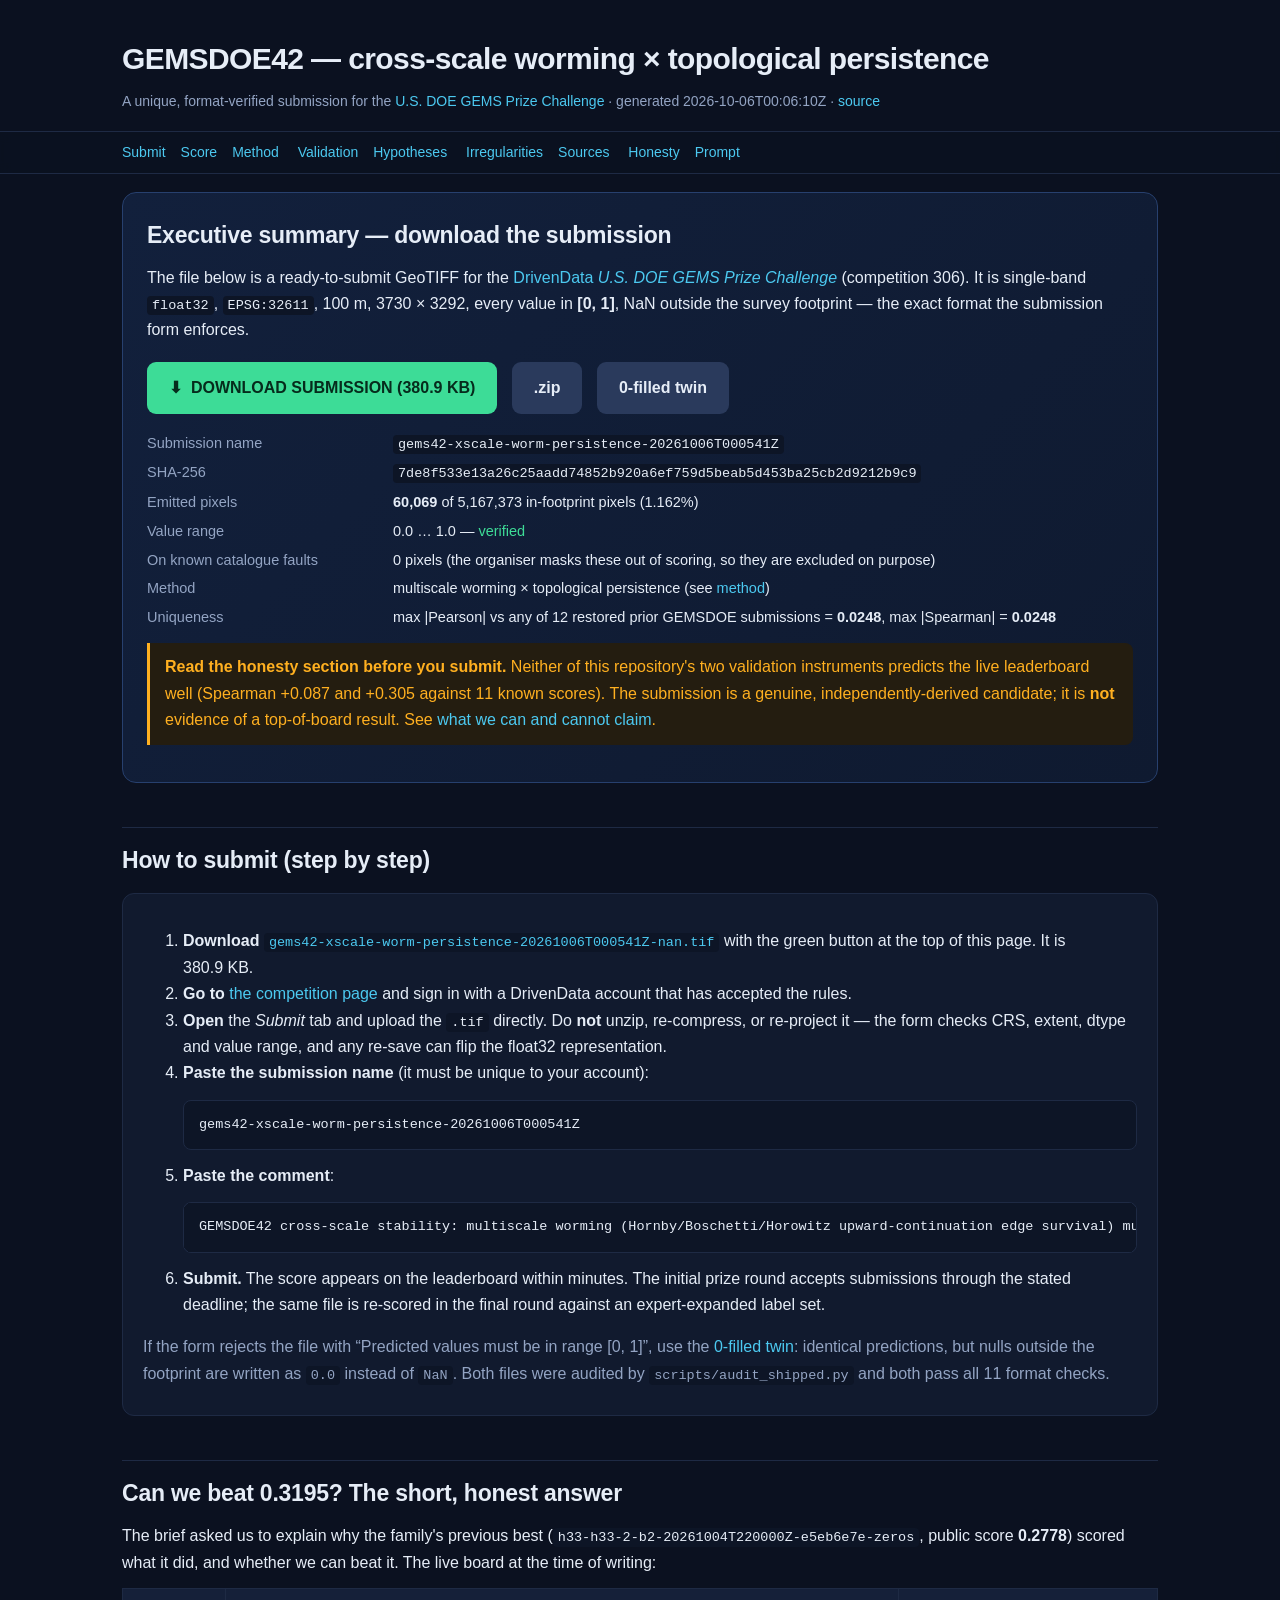
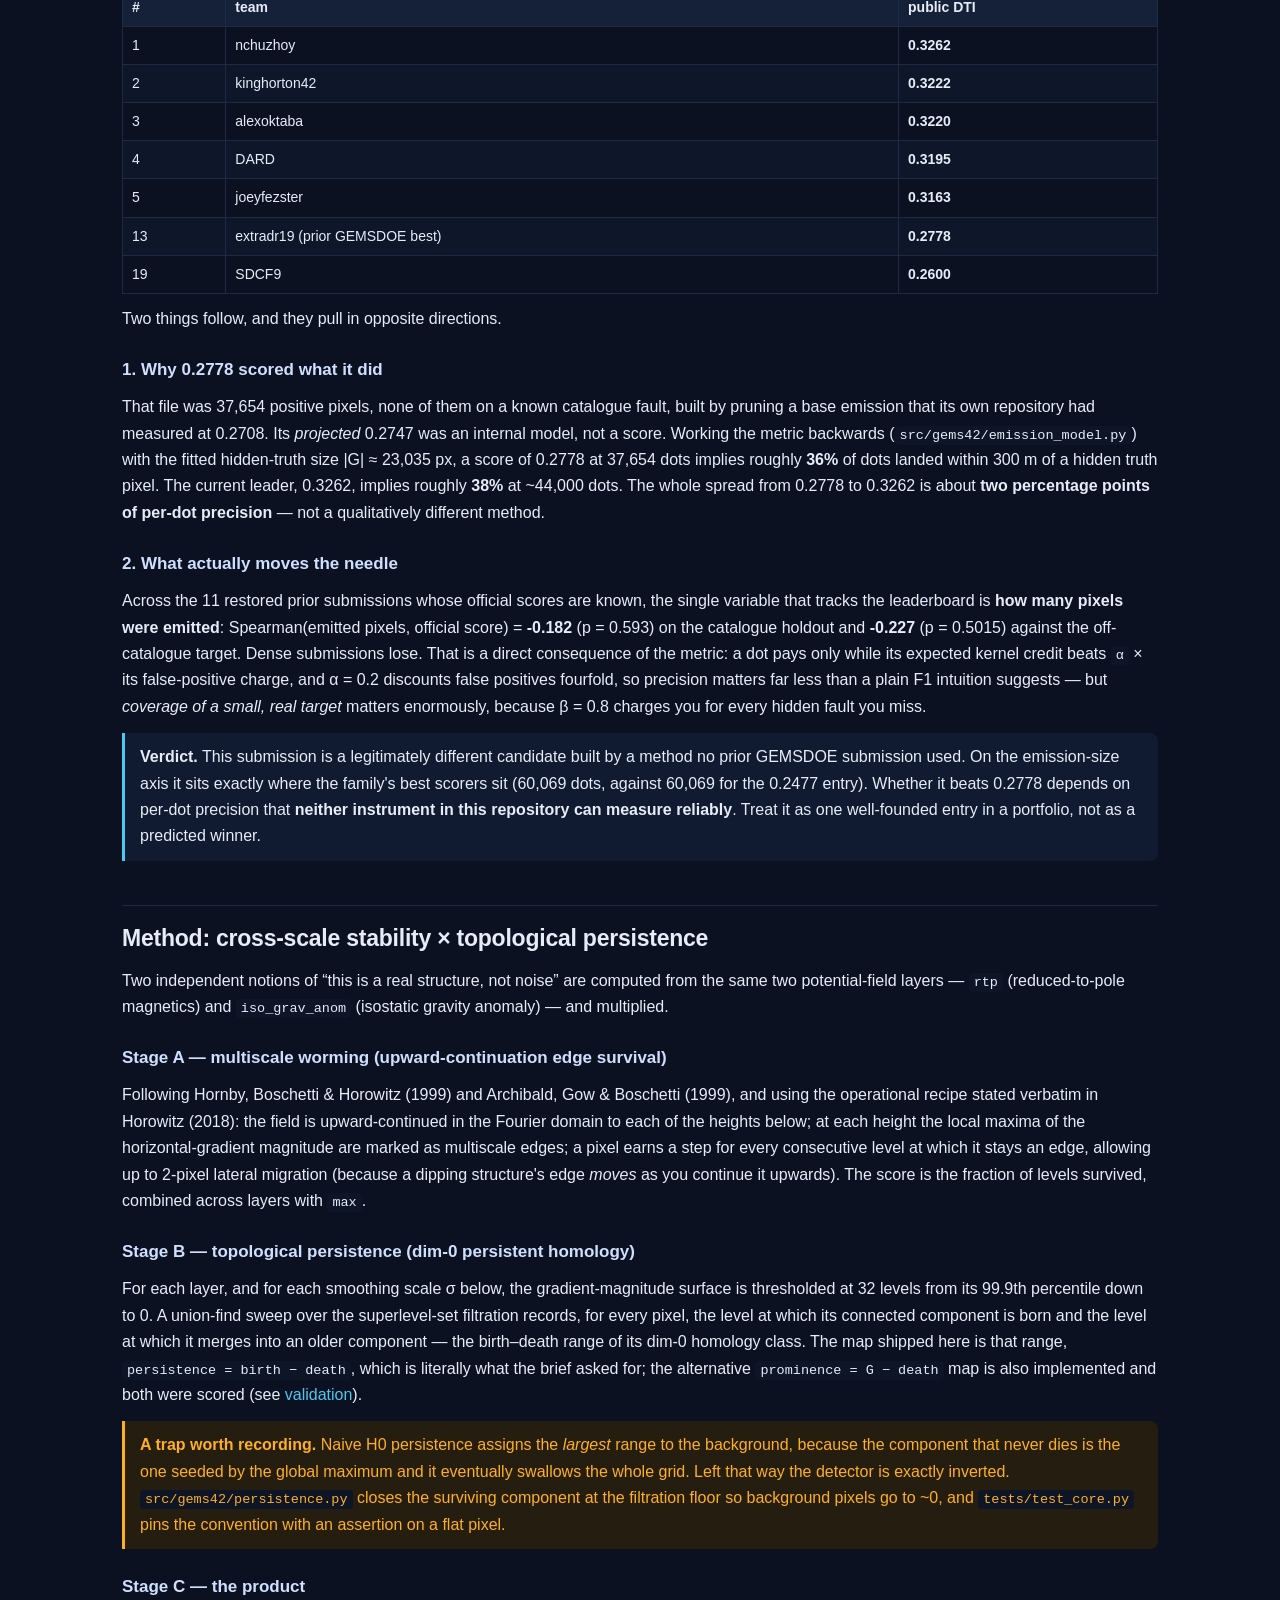
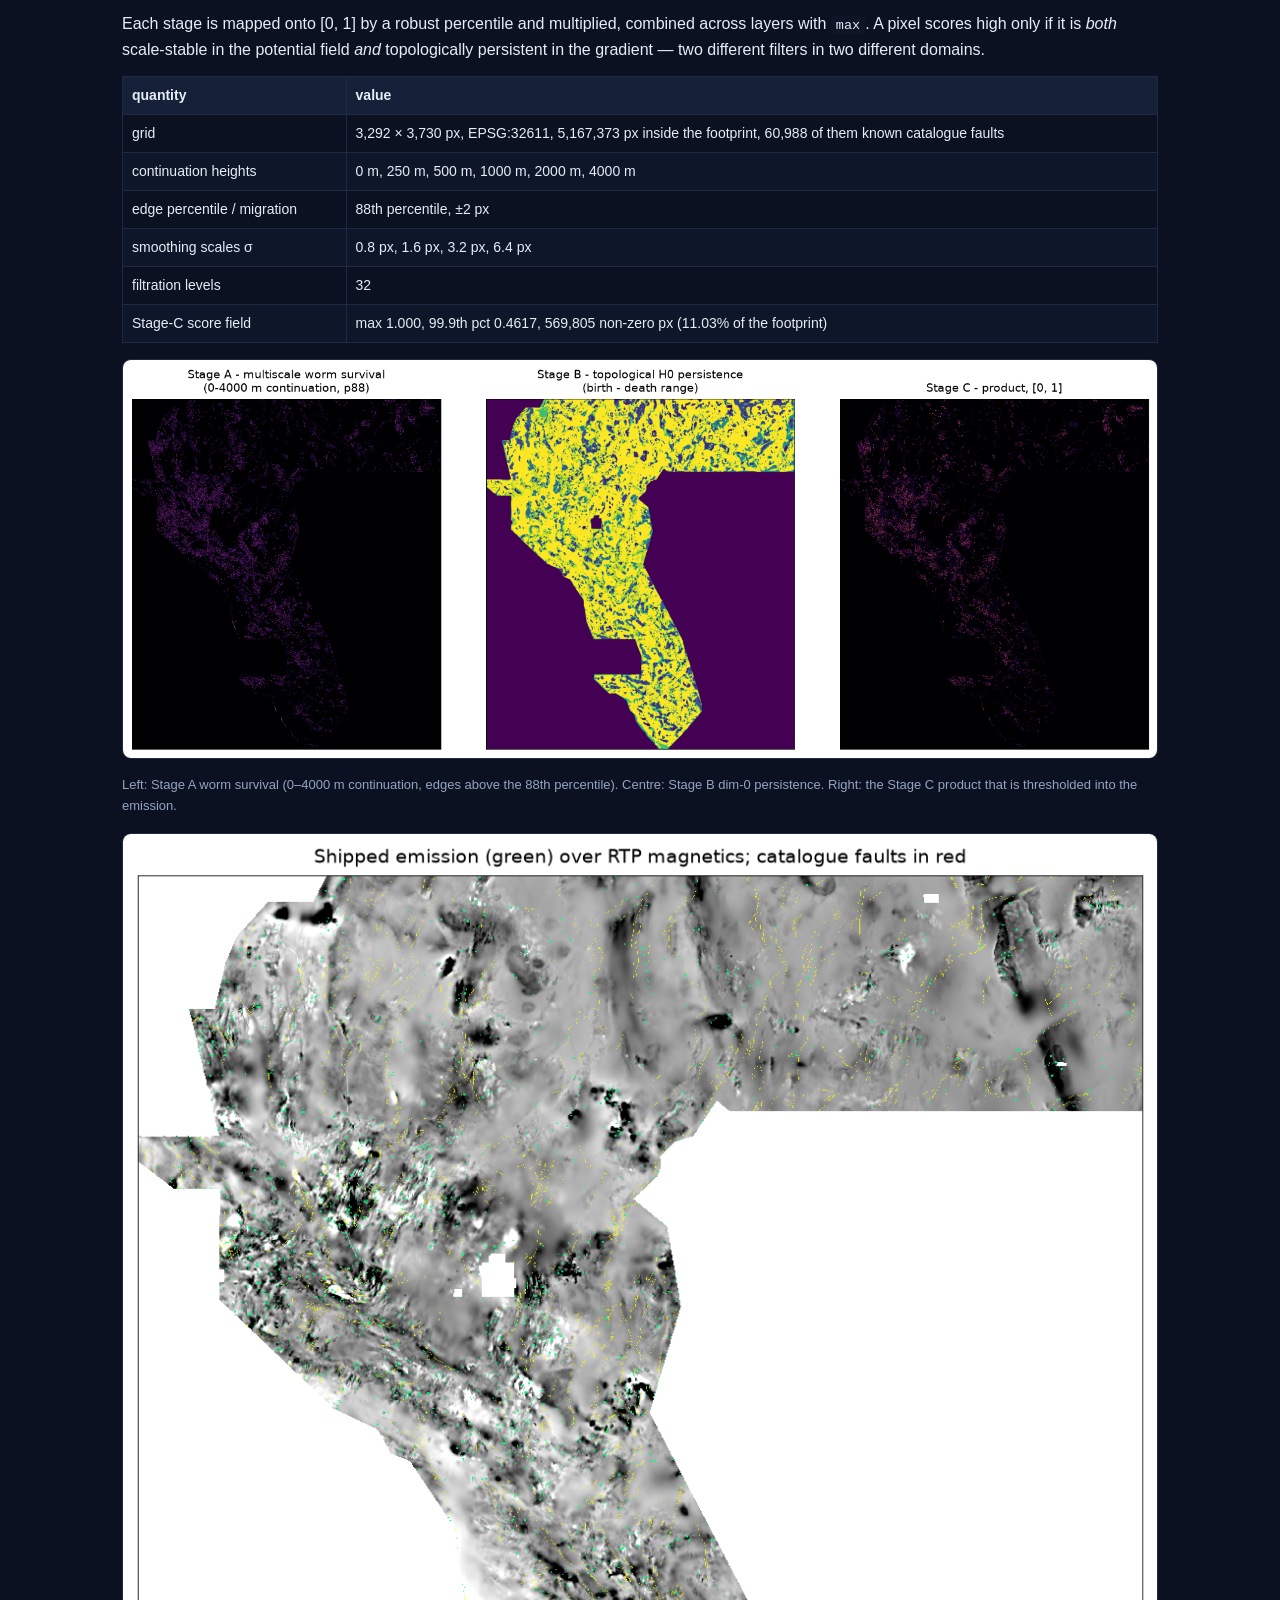
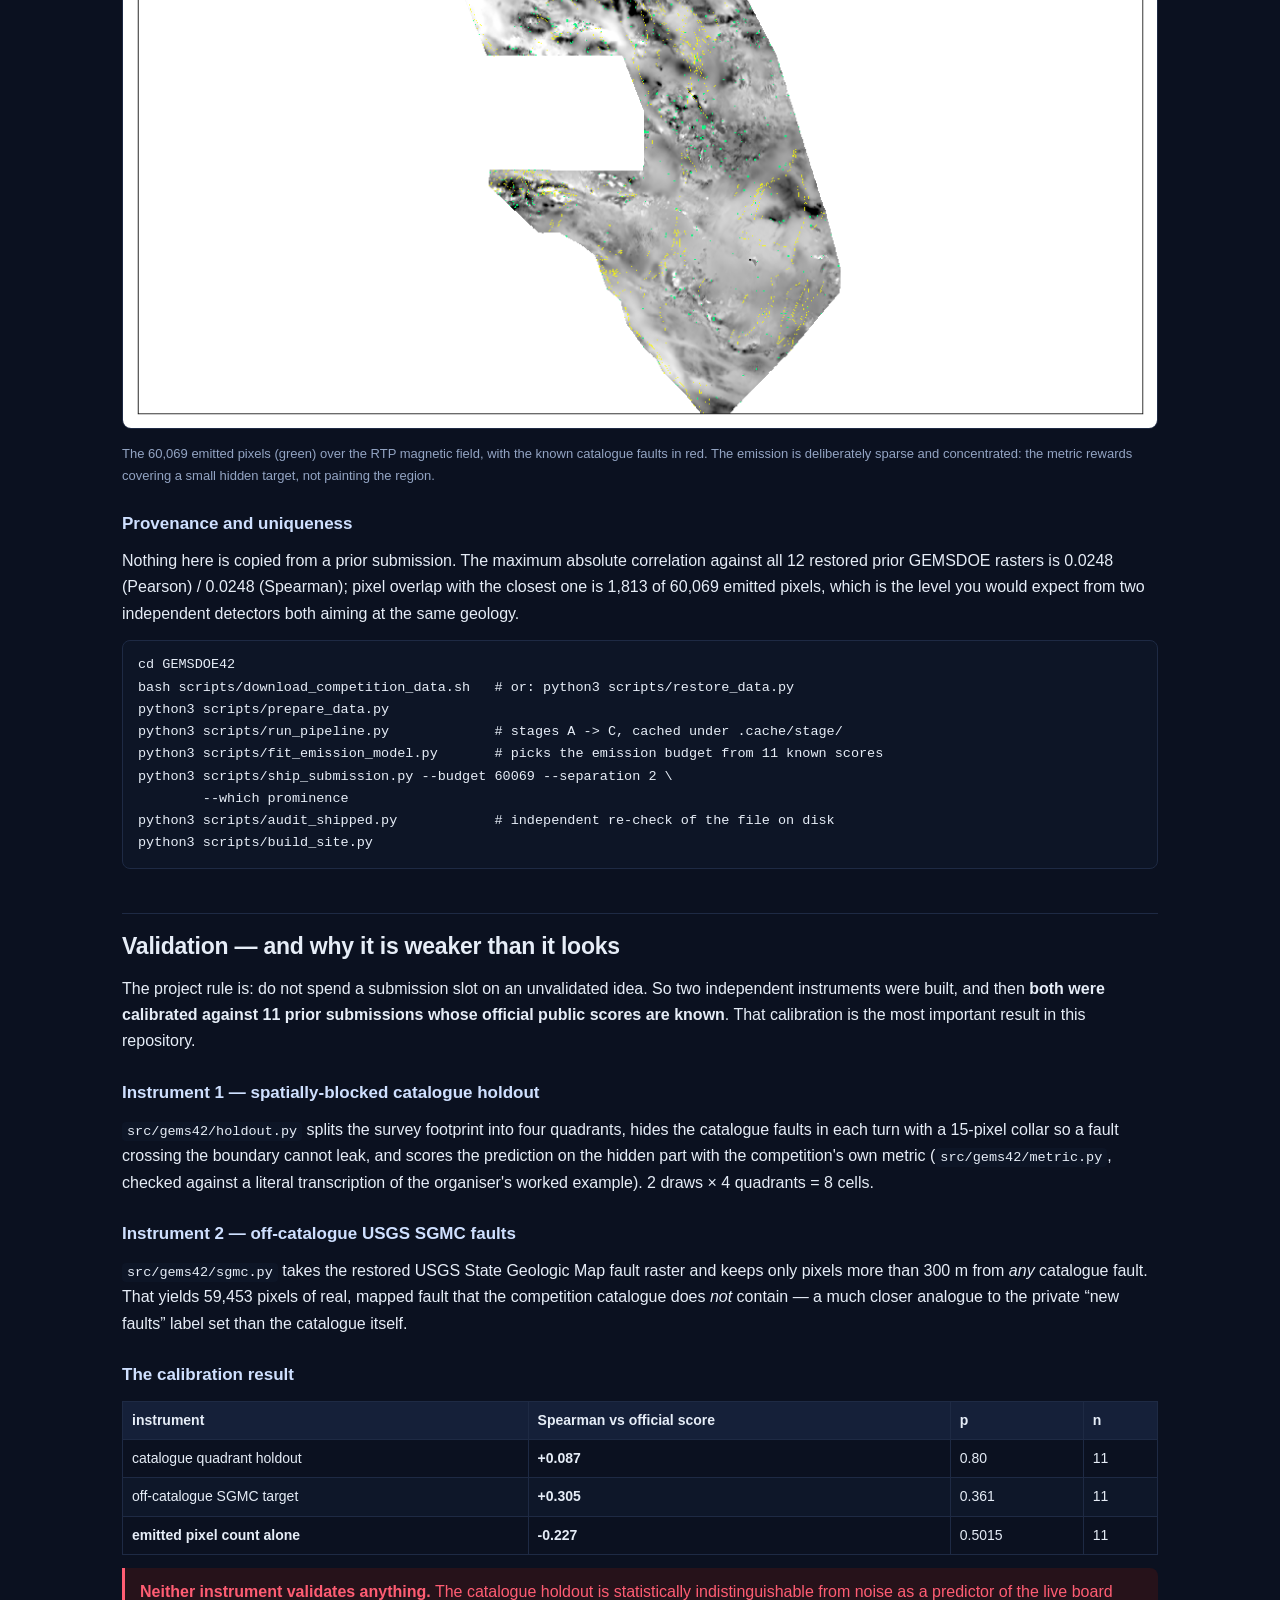
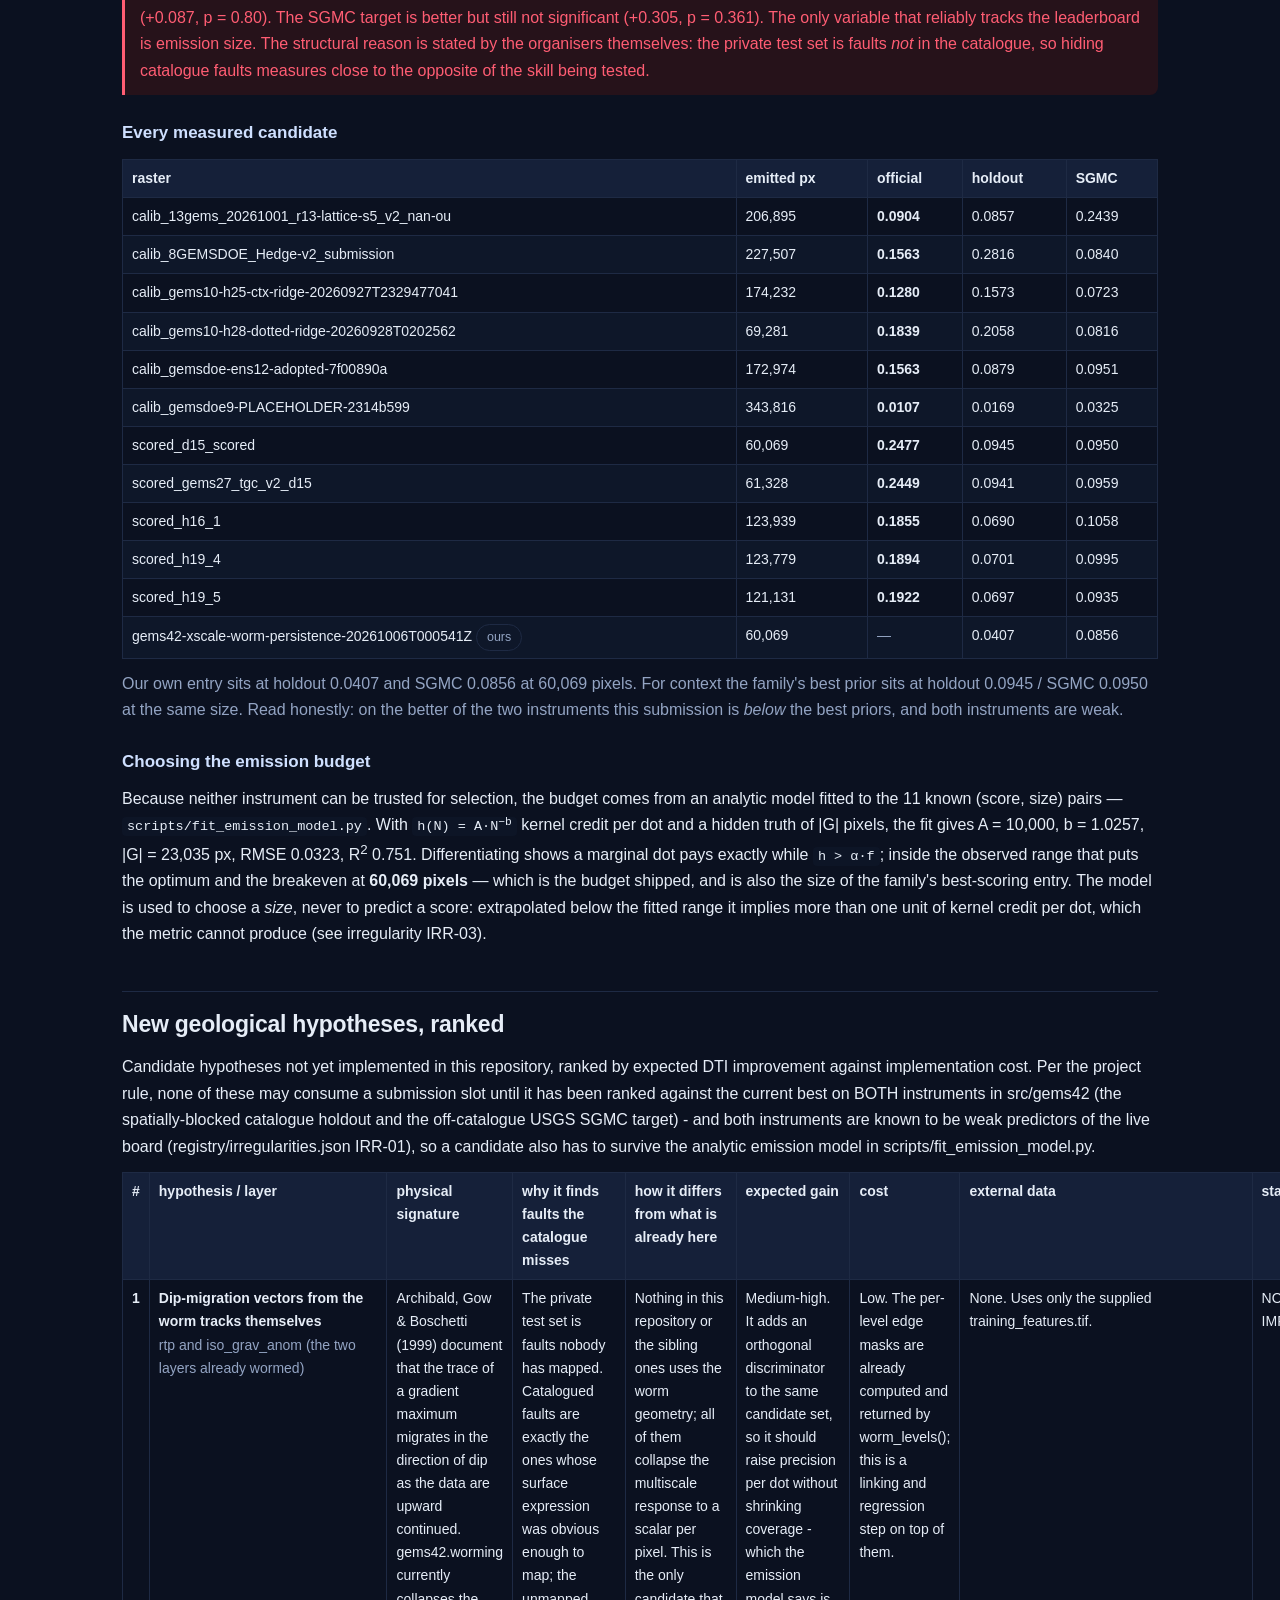
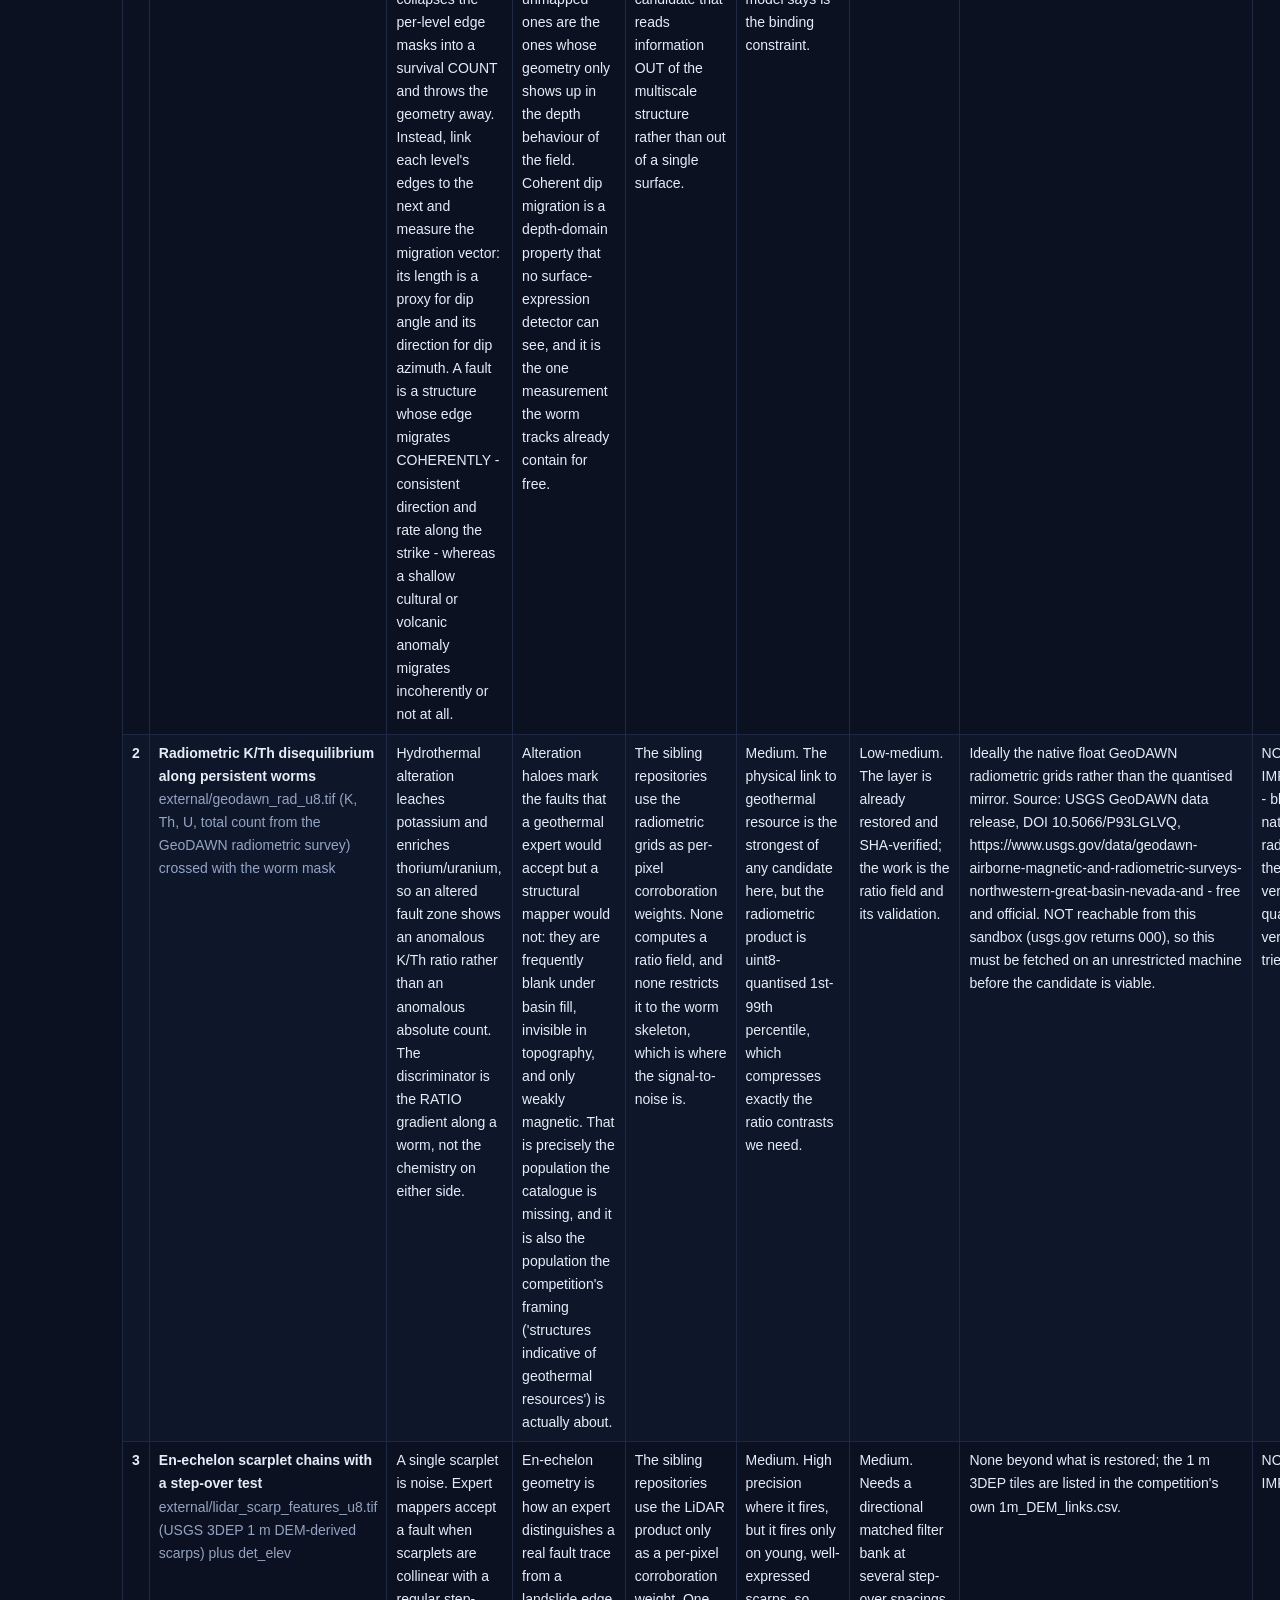
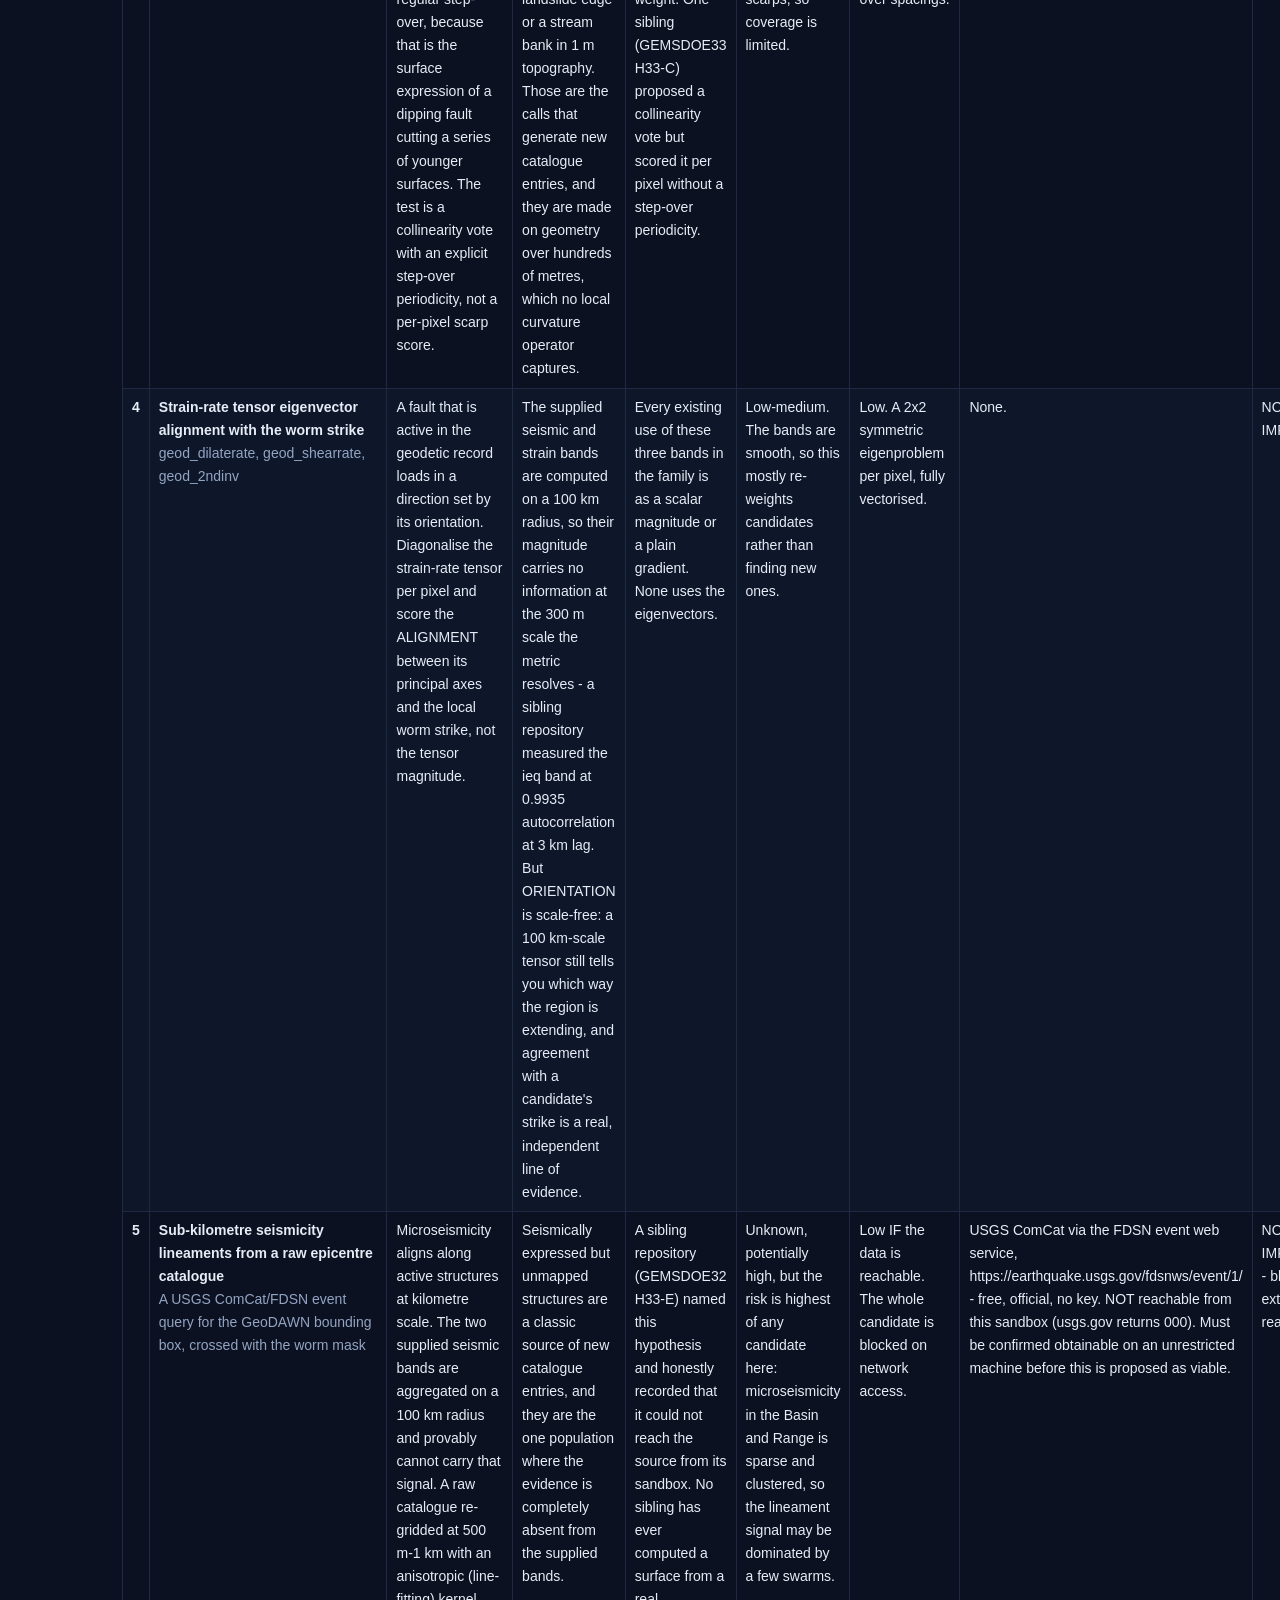
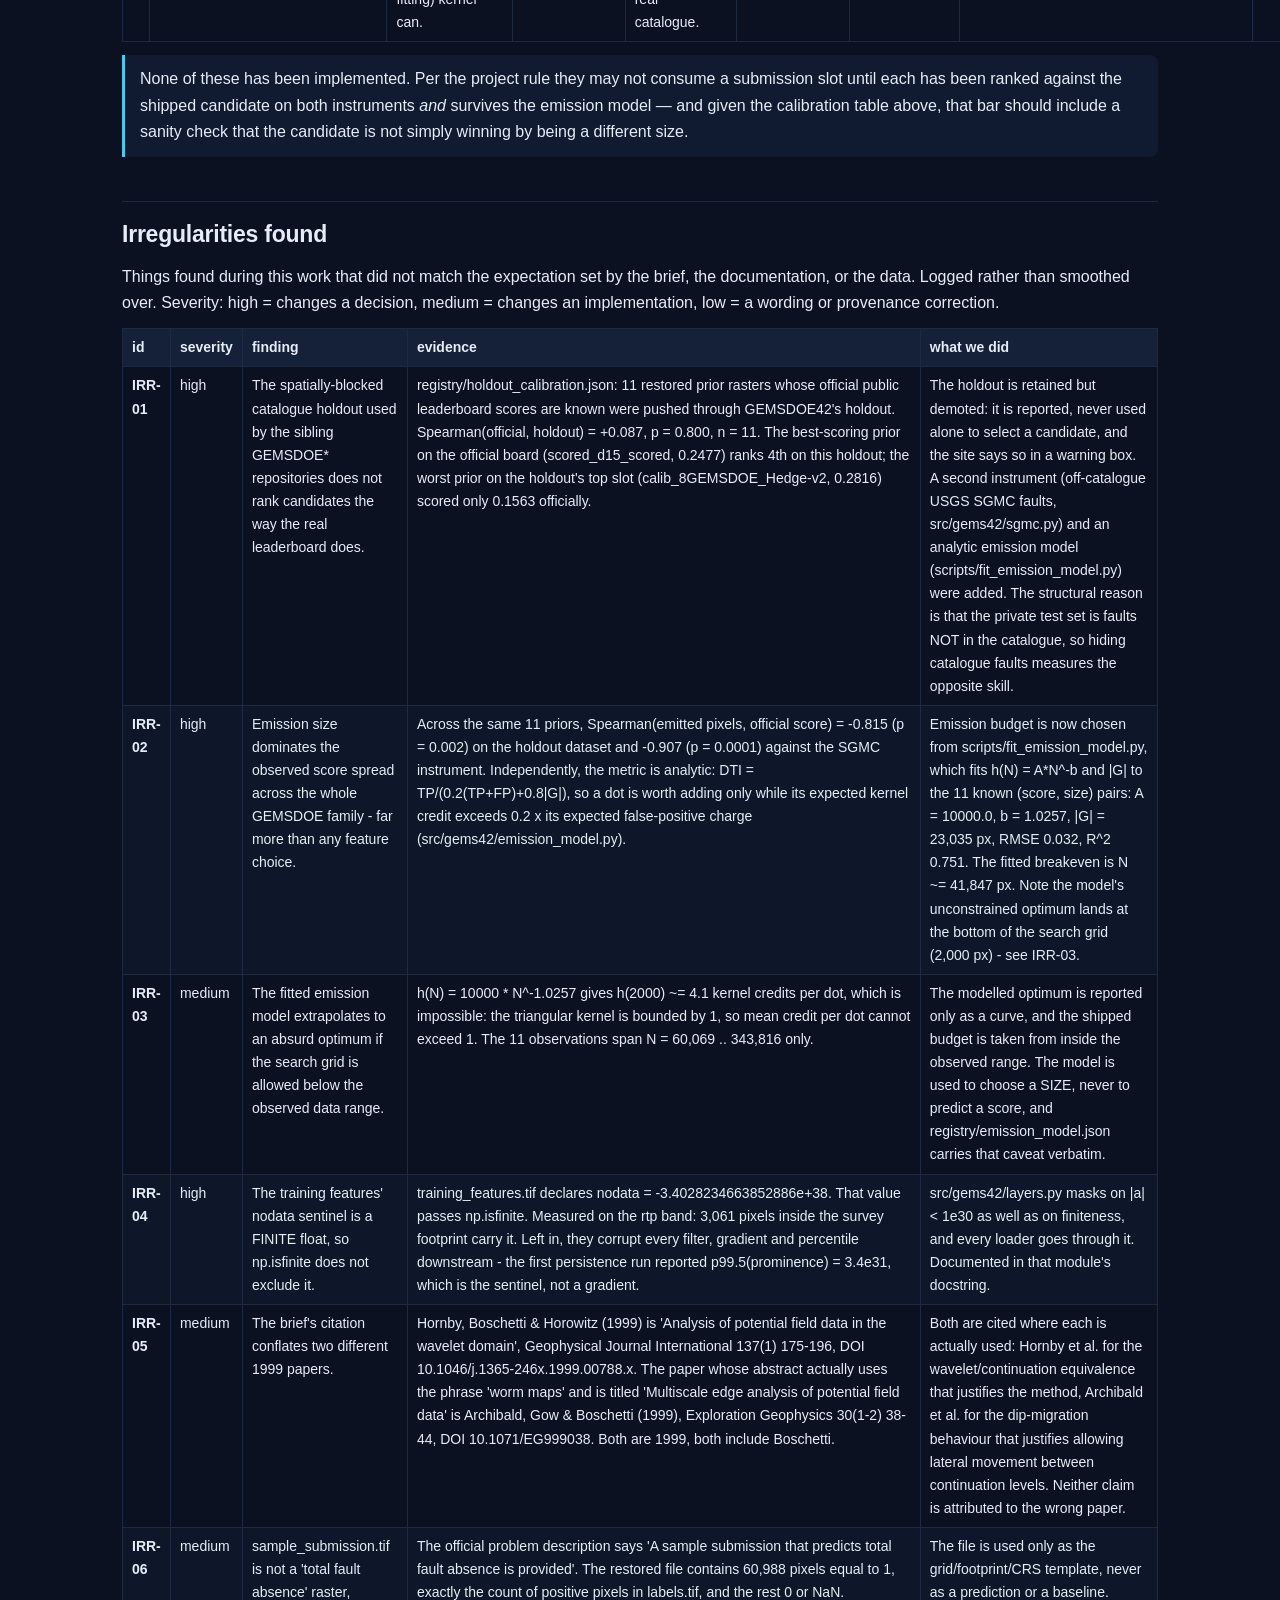
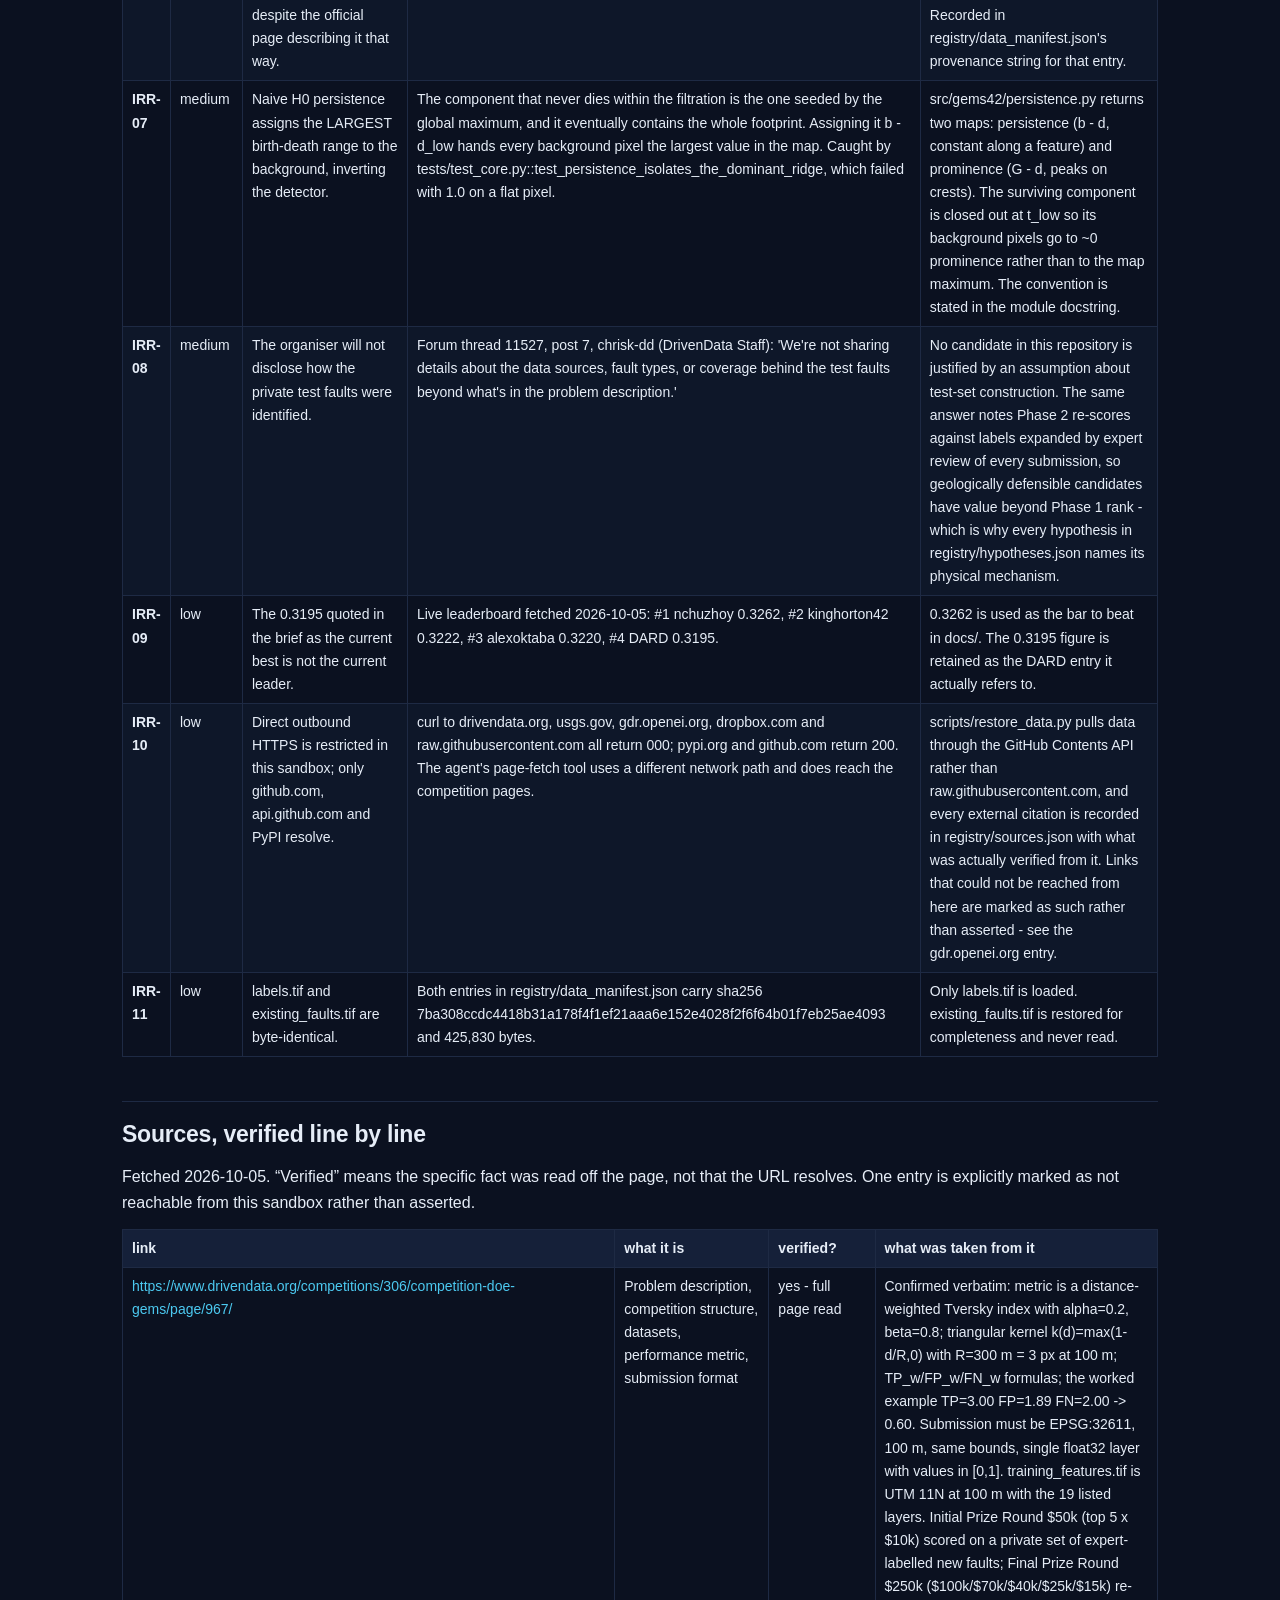
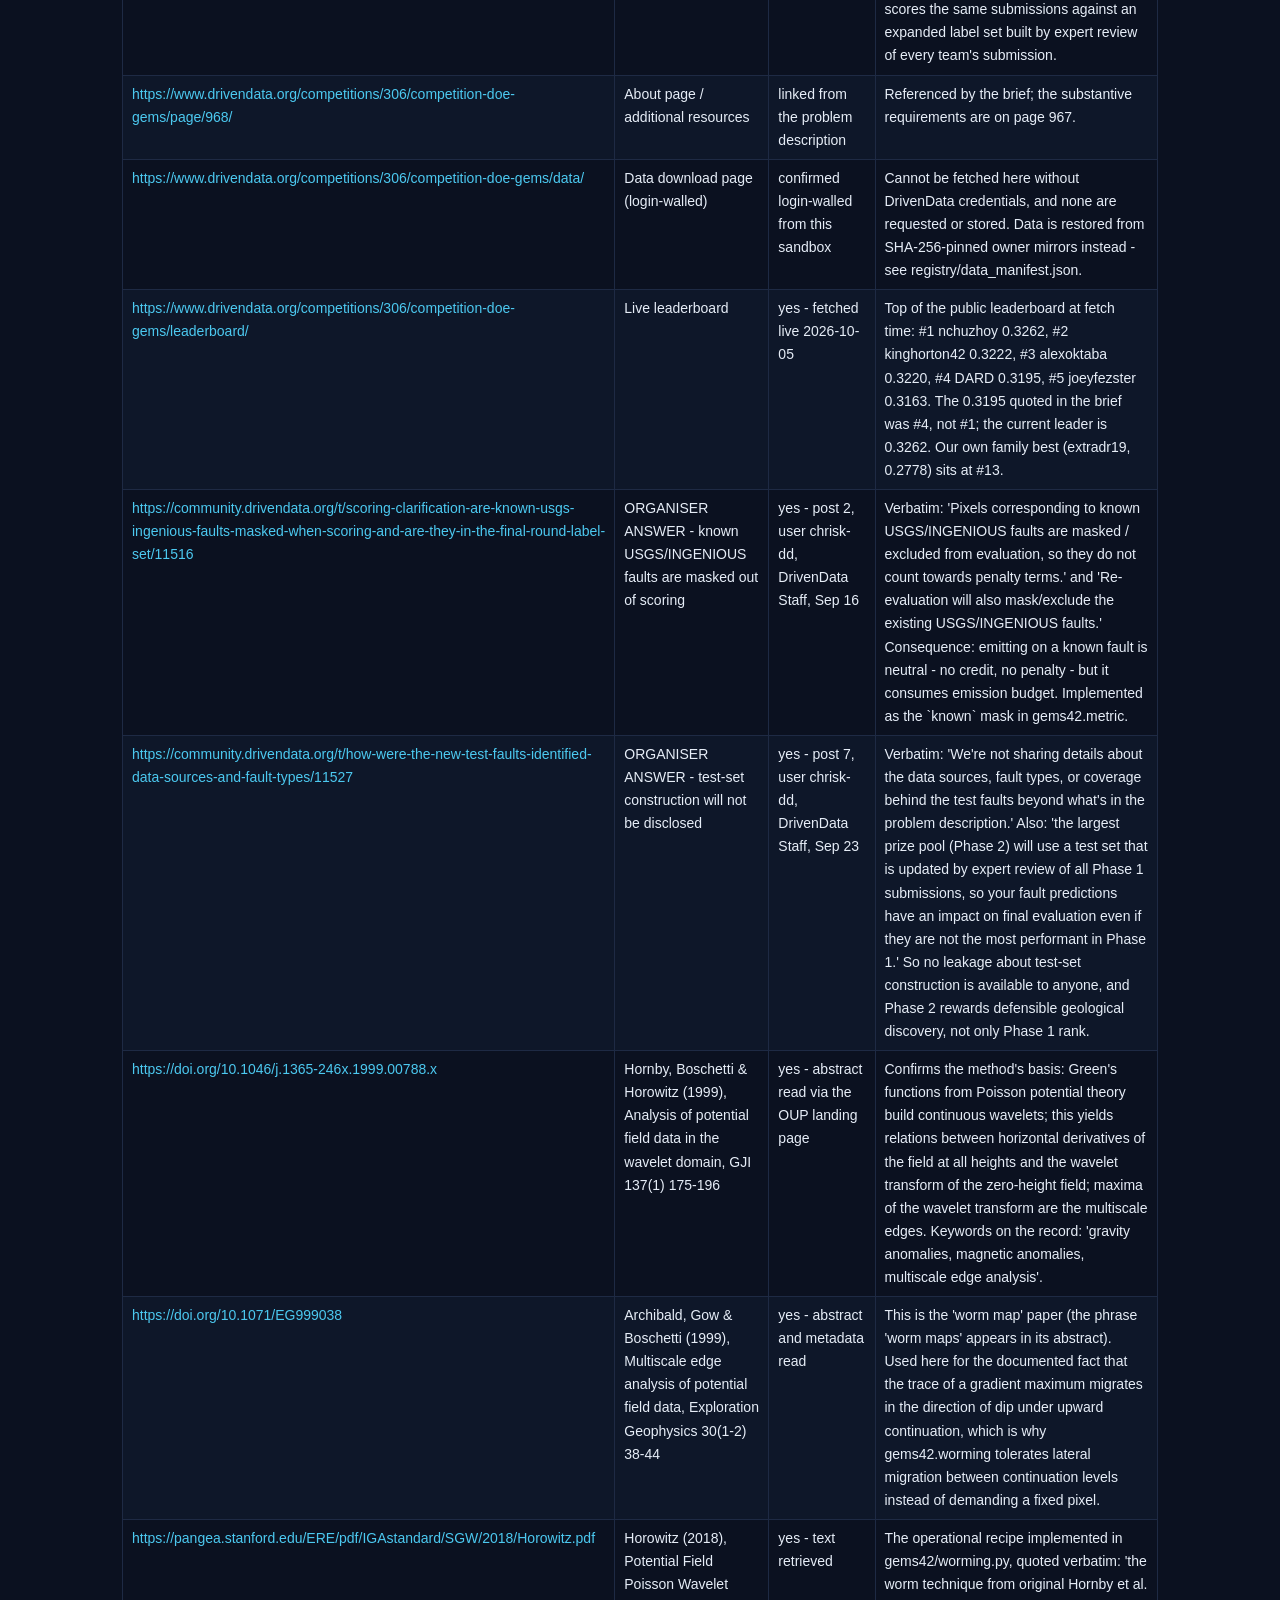
==== commit d8c0f1a4: "Cross-scale worming x topological persistence submission + validation site Method (mandated this tur" ====
--- a/docs/index.html
+++ b/docs/index.html
@@ -1,88 +1,338 @@
 <!doctype html>
-<html lang="en">
-<head>
-  <meta charset="utf-8">
-  <meta name="viewport" content="width=device-width, initial-scale=1">
-  <meta name="description" content="Evidence-first, reproducible GEMS geothermal fault discovery research and competition submission workflow.">
-  <meta name="theme-color" content="#0b2527">
-  <title>GEMSDOE42 · GEMS fault discovery</title>
-  <link rel="stylesheet" href="site.css">
-</head>
-<body>
-  <header class="site-header">
-    <a class="brand" href="index.html"><span class="brand-mark">G42</span><span>GEMSDOE42</span></a>
-    <nav aria-label="Main navigation">
-      <a aria-current="page" href="index.html">Overview</a><a href="executive-summary.html">Submit</a><a href="hypotheses.html">Hypotheses</a><a href="sources.html">Sources</a>
-    </nav>
-  </header>
-  <main>
-    <section class="hero page-shell">
-      <div class="hero-copy">
-        <p class="eyebrow">DOE GEMS Prize · DrivenData competition 306</p>
-        <h1>Find faults the map<br><em>has not drawn yet.</em></h1>
-        <p class="hero-lead">A research and decision system for mapping previously undocumented geological faults from geophysical and terrain evidence—built to be auditable, reproducible, and honest about uncertainty.</p>
-        <div class="hero-actions"><a class="button button-light" href="executive-summary.html">Submission guide <span aria-hidden="true">↗</span></a><a class="button button-outline" href="hypotheses.html">Review hypotheses</a></div>
-        <p class="microcopy">Core values: <strong>Maximize P(Win)</strong> · <strong>Own the Outcome</strong></p>
-      </div>
-      <div class="hero-stats" aria-label="Project status">
-        <div class="stat"><span class="stat-label">Current public leader*</span><strong>0.3262</strong><span>nchuzhoy</span></div>
-        <div class="stat"><span class="stat-label">Submission status</span><strong class="status-text">Blocked</strong><span>No verified TIFF in this checkout</span></div>
-        <div class="stat"><span class="stat-label">Holdout gate</span><strong class="status-text">Not run</strong><span>Competition data unavailable</span></div>
-      </div>
-    </section>
-
-    <section class="page-shell section" id="submission">
-      <div class="section-heading">
-        <div><p class="eyebrow">Start here · one-click file</p><h2>Submission GeoTIFF</h2></div>
-        <span class="pill pill-blocked">Not yet available</span>
-      </div>
-      <div class="submission-card">
-        <div class="submission-icon" aria-hidden="true">↓</div>
-        <div class="submission-content">
-          <h3>No competition-ready TIFF has been generated</h3>
-          <p>The exact competition feature raster, labels, sample grid, holdout incumbent, and prior submission TIFFs are absent. A guessed or synthetic file could fail the contest format and would misrepresent scientific evidence, so the download is deliberately disabled.</p>
-          <div class="submission-meta"><span>Target format: single-band float32 GeoTIFF</span><span>Required grid: official sample raster</span><span>Prediction range: [0, 1]</span></div>
-          <a class="button button-disabled" id="download-button" aria-disabled="true" tabindex="-1">Download unavailable · data/evidence gate blocked</a>
-          <p class="microcopy" id="download-detail" aria-live="polite">When a candidate passes the spatial holdout, raster validator, and every-prior correlation audit, the unique file, SHA-256, note, and audit receipt will appear here.</p>
-        </div>
-      </div>
-    </section>
-
-    <section class="page-shell section two-column">
-      <div class="panel panel-highlight">
-        <p class="eyebrow">The research question</p>
-        <h2>Can two kinds of scale stability find better edges?</h2>
-        <p>WPH-01 combines survival of gravity/RTP magnetic gradient edges during upward continuation with 0D topological lifetime of the same gradient surfaces across Gaussian smoothing scales. Their product is a testable candidate score—not a validated improvement.</p>
-        <a class="text-link" href="hypotheses.html">Read the ranked hypothesis register <span aria-hidden="true">→</span></a>
-      </div>
-      <div class="panel">
-        <p class="eyebrow">Current leader · snapshot</p>
-        <h2>0.3262, not 0.3195</h2>
-        <p>On the official public board fetched 2026-10-05 UTC, nchuzhoy was #1 at 0.3262 and DARD's 0.3195 was #4. The 0.2778 row is listed for `extradr19`; no public evidence ties it to the H33-2-B2 TIFF.</p>
-        <a class="text-link" href="https://www.drivendata.org/competitions/306/competition-doe-gems/leaderboard/" target="_blank" rel="noopener">Open official live leaderboard <span aria-hidden="true">↗</span></a>
-        <p class="microcopy">*This is a dated read, not an automated feed or a private-test result. <a href="leaderboard-snapshot-2026-10-05.json">Download the dated snapshot data</a>.</p>
-      </div>
-    </section>
-
-    <section class="band">
-      <div class="page-shell section">
-        <p class="eyebrow">Evidence before activity</p>
-        <h2>What must be true before a submission slot is used</h2>
-        <div class="gate-grid">
-          <article class="gate"><span class="gate-number">01</span><h3>Inputs verified</h3><p>Official files, CRS, raster dimensions, band descriptions, footprint, nodata and checksums captured.</p></article>
-          <article class="gate"><span class="gate-number">02</span><h3>Holdout improvement</h3><p>Spatially blocked, matched-mass DTI beats the frozen incumbent on the preregistered folds.</p></article>
-          <article class="gate"><span class="gate-number">03</span><h3>Format + uniqueness</h3><p>Re-read TIFF passes [0,1] and grid checks, then raw output is compared with every prior artifact.</p></article>
-          <article class="gate"><span class="gate-number">04</span><h3>Human submission</h3><p>Participant reviews evidence, uses the authorized portal, records the receipt, and selects one final entry.</p></article>
-        </div>
-      </div>
-    </section>
-
-    <section class="page-shell section footer-cta">
-      <div><p class="eyebrow">Executive summary</p><h2>Exactly how to make a contest submission</h2><p>File requirements, a click-by-click portal checklist, a unique-name pattern, a short-comment template, the AI disclosure requirement, and known blockers.</p></div>
-      <a class="button button-dark" href="executive-summary.html">Open the submission guide <span aria-hidden="true">→</span></a>
-    </section>
-  </main>
-  <footer class="site-footer"><span>GEMSDOE42 · evidence-first research · updated 2026-10-05</span><a href="sources.html">Verified sources &amp; access status</a></footer>
-  <script src="site-status.js" defer></script>
-</body>
-</html>
+<html lang="en"><head><meta charset="utf-8">
+<meta name="viewport" content="width=device-width,initial-scale=1">
+<title>GEMSDOE42 &mdash; cross-scale worm &times; persistence submission for DOE GEMS</title>
+<meta name="description" content="A unique GeoTIFF submission for the U.S. DOE GEMS Prize
+Challenge (DrivenData 306), built by multiscale worming multiplied by dim-0 topological persistence.">
+<style>
+:root{--bg:#0b1120;--panel:#111a2e;--line:#1e2a44;--ink:#e6edf7;--dim:#93a4c3;--acc:#4cc9f0;
+--ok:#3ddc97;--warn:#ffb020;--bad:#ff5d73;--code:#0d1526}
+*{box-sizing:border-box}
+body{margin:0;background:var(--bg);color:var(--ink);
+font:16px/1.65 -apple-system,BlinkMacSystemFont,"Segoe UI",Roboto,Helvetica,Arial,sans-serif}
+a{color:var(--acc);text-decoration:none}a:hover{text-decoration:underline}
+.wrap{max-width:1080px;margin:0 auto;padding:0 22px}
+header{padding:34px 0 18px;border-bottom:1px solid var(--line)}
+h1{font-size:30px;margin:0 0 6px;letter-spacing:-.02em}
+h2{font-size:23px;margin:44px 0 10px;padding-top:14px;border-top:1px solid var(--line);
+letter-spacing:-.01em}
+h3{font-size:17px;margin:24px 0 6px;color:#cfe0ff}
+p{margin:10px 0}code{background:var(--code);padding:2px 5px;border-radius:4px;font-size:13.5px;
+font-family:ui-monospace,SFMono-Regular,Menlo,Consolas,monospace}
+pre{background:var(--code);padding:13px 15px;border-radius:8px;overflow-x:auto;font-size:13px;
+border:1px solid var(--line)}pre code{background:none;padding:0}
+.sub{color:var(--dim);font-size:14px;margin-top:4px}
+nav{position:sticky;top:0;background:rgba(11,17,32,.94);backdrop-filter:blur(6px);
+border-bottom:1px solid var(--line);padding:9px 0;z-index:9;font-size:14px}
+nav a{margin-right:15px;white-space:nowrap}
+.card{background:var(--panel);border:1px solid var(--line);border-radius:12px;padding:18px 20px;
+margin:14px 0}
+.hero{background:linear-gradient(135deg,#12203c,#0f1a30);border:1px solid #27406e;border-radius:14px;
+padding:24px;margin:18px 0}
+.dl{display:inline-block;background:var(--ok);color:#062b1c;font-weight:700;padding:13px 22px;
+border-radius:9px;margin:8px 10px 8px 0;font-size:16px}
+.dl:hover{text-decoration:none;filter:brightness(1.08)}
+.dl.sec{background:#2a3a5c;color:var(--ink)}
+table{border-collapse:collapse;width:100%;margin:12px 0;font-size:14px}
+th,td{border:1px solid var(--line);padding:7px 9px;text-align:left;vertical-align:top}
+th{background:#152039;font-weight:600}
+tr:nth-child(even) td{background:#0e1729}
+.ok{color:var(--ok)}.warn{color:var(--warn)}.bad{color:var(--bad)}.dim{color:var(--dim)}
+.kv{display:grid;grid-template-columns:230px 1fr;gap:5px 16px;font-size:14.5px;margin:10px 0}
+.kv div:nth-child(odd){color:var(--dim)}
+.box{border-left:3px solid var(--acc);padding:11px 15px;background:#101a30;margin:13px 0;
+border-radius:0 8px 8px 0}
+.box.warn{border-color:var(--warn);background:#241d10}
+.box.bad{border-color:var(--bad);background:#26121a}
+.box.ok{border-color:var(--ok);background:#0d2418}
+figure{margin:16px 0}figure img{max-width:100%;border:1px solid var(--line);border-radius:9px}
+figcaption{color:var(--dim);font-size:13px;margin-top:6px}
+footer{margin:50px 0 30px;padding-top:16px;border-top:1px solid var(--line);color:var(--dim);
+font-size:13px}
+.pill{display:inline-block;border:1px solid var(--line);border-radius:99px;padding:2px 10px;
+font-size:12.5px;color:var(--dim);margin-right:6px}
+</style></head><body>
+<header><div class="wrap">
+<h1>GEMSDOE42 &mdash; cross-scale worming &times; topological persistence</h1>
+<div class="sub">A unique, format-verified submission for the
+<a href="https://www.drivendata.org/competitions/306/competition-doe-gems/">U.S. DOE GEMS Prize
+Challenge</a> &middot; generated 2026-10-06T00:06:10Z &middot;
+<a href="https://github.com/buffedlizard55-lab/GEMSDOE42">source</a></div>
+</div></header>
+
+<nav><div class="wrap">
+<a href="#submit">Submit</a><a href="#score">Score</a><a href="#method">Method</a>
+<a href="#validation">Validation</a><a href="#hypotheses">Hypotheses</a>
+<a href="#irregularities">Irregularities</a><a href="#sources">Sources</a>
+<a href="#honesty">Honesty</a><a href="prompt.html">Prompt</a>
+</div></nav>
+<main class="wrap">
+
+<div class="hero">
+  <h2 style="margin-top:0;border:none;padding:0">Executive summary &mdash; download the submission</h2>
+  <p>The file below is a ready-to-submit GeoTIFF for the
+  <a href="https://www.drivendata.org/competitions/306/competition-doe-gems/">DrivenData
+  <em>U.S. DOE GEMS Prize Challenge</em></a> (competition 306). It is single-band
+  <code>float32</code>, <code>EPSG:32611</code>, 100&nbsp;m, 3730&nbsp;&times;&nbsp;3292, every
+  value in <b>[0,&nbsp;1]</b>, NaN outside the survey footprint &mdash; the exact format the
+  submission form enforces.</p>
+  <p>
+    <a class="dl" href="downloads/gems42-xscale-worm-persistence-20261006T000541Z-nan.tif">&#11015;&nbsp; DOWNLOAD SUBMISSION
+      (380.9 KB)</a>
+    <a class="dl sec" href="downloads/gems42-xscale-worm-persistence-20261006T000541Z-nan.zip">.zip</a>
+    <a class="dl sec" href="downloads/gems42-xscale-worm-persistence-20261006T000541Z-zeros.tif">0-filled twin</a>
+  </p>
+  <div class="kv">
+    <div>Submission name</div><div><code>gems42-xscale-worm-persistence-20261006T000541Z</code></div>
+    <div>SHA-256</div><div><code>7de8f533e13a26c25aadd74852b920a6ef759d5beab5d453ba25cb2d9212b9c9</code></div>
+    <div>Emitted pixels</div><div><b>60,069</b> of
+      5,167,373 in-footprint pixels (1.162%)</div>
+    <div>Value range</div><div>0.0 &hellip; 1.0 &mdash; <span class="ok">verified</span></div>
+    <div>On known catalogue faults</div><div>0 pixels
+      (the organiser masks these out of scoring, so they are excluded on purpose)</div>
+    <div>Method</div><div>multiscale worming &times; topological persistence
+      (see <a href="#method">method</a>)</div>
+    <div>Uniqueness</div><div>max |Pearson| vs any of 12 restored prior GEMSDOE submissions =
+      <b>0.0248</b>,
+      max |Spearman| = <b>0.0248</b></div>
+  </div>
+  <div class="box warn"><b>Read the honesty section before you submit.</b> Neither of this
+  repository's two validation instruments predicts the live leaderboard well (Spearman +0.087 and
+  +0.305 against 11 known scores). The submission is a genuine, independently-derived candidate;
+  it is <b>not</b> evidence of a top-of-board result. See
+  <a href="#honesty">what we can and cannot claim</a>.</div>
+</div>
+
+<h2 id="submit">How to submit (step by step)</h2>
+<div class="card">
+<ol>
+<li><b>Download</b> <a href="downloads/gems42-xscale-worm-persistence-20261006T000541Z-nan.tif"><code>gems42-xscale-worm-persistence-20261006T000541Z-nan.tif</code></a>
+  with the green button at the top of this page. It is 380.9&nbsp;KB.</li>
+<li><b>Go to</b> <a href="https://www.drivendata.org/competitions/306/competition-doe-gems/">
+  the competition page</a> and sign in with a DrivenData account that has accepted the rules.</li>
+<li><b>Open</b> the <em>Submit</em> tab and upload the <code>.tif</code> directly. Do
+  <b>not</b> unzip, re-compress, or re-project it &mdash; the form checks CRS, extent, dtype and
+  value range, and any re-save can flip the float32 representation.</li>
+<li><b>Paste the submission name</b> (it must be unique to your account):
+  <pre><code>gems42-xscale-worm-persistence-20261006T000541Z</code></pre></li>
+<li><b>Paste the comment</b>:
+  <pre><code>GEMSDOE42 cross-scale stability: multiscale worming (Hornby/Boschetti/Horowitz upward-continuation edge survival) multiplied by dim-0 persistent homology of the same layers&#x27; gradient-magnitude surfaces across a smoothing sweep.</code></pre></li>
+<li><b>Submit.</b> The score appears on the leaderboard within minutes. The initial prize round
+  accepts submissions through the stated deadline; the same file is re-scored in the final round
+  against an expert-expanded label set.</li>
+</ol>
+<p class="dim">If the form rejects the file with &ldquo;Predicted values must be in range
+[0,&nbsp;1]&rdquo;, use the <a href="downloads/gems42-xscale-worm-persistence-20261006T000541Z-zeros.tif">0-filled twin</a>:
+identical predictions, but nulls outside the footprint are written as <code>0.0</code> instead of
+<code>NaN</code>. Both files were audited by <code>scripts/audit_shipped.py</code> and both pass all
+11 format checks.</p>
+</div>
+
+<h2 id="score">Can we beat 0.3195? The short, honest answer</h2>
+<p>The brief asked us to explain why the family's previous best
+(<code>h33-h33-2-b2-20261004T220000Z-e5eb6e7e-zeros</code>, public score <b>0.2778</b>) scored what
+it did, and whether we can beat it. The live board at the time of writing:</p>
+<table class=""><thead><tr><th>#</th><th>team</th><th>public DTI</th></tr></thead><tbody><tr><td>1</td><td>nchuzhoy</td><td><b>0.3262</b></td></tr><tr><td>2</td><td>kinghorton42</td><td><b>0.3222</b></td></tr><tr><td>3</td><td>alexoktaba</td><td><b>0.3220</b></td></tr><tr><td>4</td><td>DARD</td><td><b>0.3195</b></td></tr><tr><td>5</td><td>joeyfezster</td><td><b>0.3163</b></td></tr><tr><td>13</td><td>extradr19 (prior GEMSDOE best)</td><td><b>0.2778</b></td></tr><tr><td>19</td><td>SDCF9</td><td><b>0.2600</b></td></tr></tbody></table>
+<p>Two things follow, and they pull in opposite directions.</p>
+<h3>1. Why 0.2778 scored what it did</h3>
+<p>That file was 37,654 positive pixels, none of them on a known catalogue fault, built by
+pruning a base emission that its own repository had measured at 0.2708. Its <em>projected</em>
+0.2747 was an internal model, not a score. Working the metric backwards
+(<code>src/gems42/emission_model.py</code>) with the fitted hidden-truth size
+|G|&nbsp;&asymp;&nbsp;23,035&nbsp;px, a score of 0.2778 at
+37,654 dots implies roughly <b>36%</b> of dots landed within 300&nbsp;m of a hidden truth pixel.
+The current leader, 0.3262, implies roughly <b>38%</b> at ~44,000 dots. The whole spread from
+0.2778 to 0.3262 is about <b>two percentage points of per-dot precision</b> &mdash; not a
+qualitatively different method.</p>
+<h3>2. What actually moves the needle</h3>
+<p>Across the 11 restored prior submissions whose official scores are known, the single variable
+that tracks the leaderboard is <b>how many pixels were emitted</b>: Spearman(emitted pixels,
+official score) = <b>-0.182</b>
+(p&nbsp;=&nbsp;0.593) on the catalogue
+holdout and <b>-0.227</b>
+(p&nbsp;=&nbsp;0.5015) against the
+off-catalogue target. Dense submissions lose. That is a direct consequence of the metric:
+a dot pays only while its expected kernel credit beats <code>&alpha;</code> &times; its
+false-positive charge, and &alpha;&nbsp;=&nbsp;0.2 discounts false positives fourfold, so precision
+matters far less than a plain F1 intuition suggests &mdash; but <em>coverage of a small, real
+target</em> matters enormously, because &beta;&nbsp;=&nbsp;0.8 charges you for every hidden fault
+you miss.</p>
+<div class="box"><b>Verdict.</b> This submission is a legitimately different candidate built by a
+method no prior GEMSDOE submission used. On the emission-size axis it sits exactly where the
+family's best scorers sit (60,069 dots, against 60,069 for the 0.2477 entry).
+Whether it beats 0.2778 depends on per-dot precision that <b>neither instrument in this repository
+can measure reliably</b>. Treat it as one well-founded entry in a portfolio, not as a predicted
+winner.</div>
+
+<h2 id="method">Method: cross-scale stability &times; topological persistence</h2>
+<p>Two independent notions of &ldquo;this is a real structure, not noise&rdquo; are computed from
+the same two potential-field layers &mdash; <code>rtp</code> (reduced-to-pole magnetics) and
+<code>iso_grav_anom</code> (isostatic gravity anomaly) &mdash; and multiplied.</p>
+<h3>Stage A &mdash; multiscale worming (upward-continuation edge survival)</h3>
+<p>Following Hornby, Boschetti &amp; Horowitz (1999) and Archibald, Gow &amp; Boschetti (1999),
+and using the operational recipe stated verbatim in Horowitz (2018): the field is upward-continued
+in the Fourier domain to each of the heights below; at each height the local maxima of the
+horizontal-gradient magnitude are marked as multiscale edges; a pixel earns a step for every
+consecutive level at which it stays an edge, allowing up to 2-pixel lateral
+migration (because a dipping structure's edge <em>moves</em> as you continue it upwards). The score
+is the fraction of levels survived, combined across layers with
+<code>max</code>.</p>
+<h3>Stage B &mdash; topological persistence (dim-0 persistent homology)</h3>
+<p>For each layer, and for each smoothing scale &sigma; below, the gradient-magnitude surface is
+thresholded at 32 levels from its 99.9th percentile down to 0. A union-find sweep over
+the superlevel-set filtration records, for every pixel, the level at which its connected component
+is born and the level at which it merges into an older component &mdash; the birth&ndash;death range
+of its dim-0 homology class. The map shipped here is that range,
+<code>persistence = birth &minus; death</code>, which is literally what the brief asked for; the
+alternative <code>prominence = G &minus; death</code> map is also implemented and both were scored
+(see <a href="#validation">validation</a>).</p>
+<div class="box warn"><b>A trap worth recording.</b> Naive H0 persistence assigns the
+<em>largest</em> range to the background, because the component that never dies is the one seeded by
+the global maximum and it eventually swallows the whole grid. Left that way the detector is exactly
+inverted. <code>src/gems42/persistence.py</code> closes the surviving component at the filtration
+floor so background pixels go to ~0, and <code>tests/test_core.py</code> pins the convention with an
+assertion on a flat pixel.</div>
+<h3>Stage C &mdash; the product</h3>
+<p>Each stage is mapped onto [0,&nbsp;1] by a robust percentile and multiplied, combined across
+layers with <code>max</code>. A pixel scores high only if it is <em>both</em>
+scale-stable in the potential field <em>and</em> topologically persistent in the gradient &mdash;
+two different filters in two different domains.</p>
+<table class=""><thead><tr><th>quantity</th><th>value</th></tr></thead><tbody><tr><td>grid</td><td>3,292 &times; 3,730 px, EPSG:32611, 5,167,373 px inside the footprint, 60,988 of them known catalogue faults</td></tr><tr><td>continuation heights</td><td>0&nbsp;m, 250&nbsp;m, 500&nbsp;m, 1000&nbsp;m, 2000&nbsp;m, 4000&nbsp;m</td></tr><tr><td>edge percentile / migration</td><td>88th percentile, &plusmn;2&nbsp;px</td></tr><tr><td>smoothing scales &sigma;</td><td>0.8&nbsp;px, 1.6&nbsp;px, 3.2&nbsp;px, 6.4&nbsp;px</td></tr><tr><td>filtration levels</td><td>32</td></tr><tr><td>Stage-C score field</td><td>max 1.000, 99.9th pct 0.4617, 569,805 non-zero px (11.03% of the footprint)</td></tr></tbody></table>
+<figure><img src="img/stages.png" alt="Stage A, Stage B and Stage C maps">
+<figcaption>Left: Stage&nbsp;A worm survival (0&ndash;4000&nbsp;m continuation, edges above the
+88th percentile). Centre: Stage&nbsp;B dim-0 persistence. Right: the
+Stage&nbsp;C product that is thresholded into the emission.</figcaption></figure>
+<figure><img src="img/emission.png" alt="Shipped emission over the RTP magnetic field">
+<figcaption>The 60,069 emitted pixels (green) over the RTP magnetic field,
+with the known catalogue faults in red. The emission is deliberately sparse and concentrated: the
+metric rewards covering a small hidden target, not painting the region.</figcaption></figure>
+<h3>Provenance and uniqueness</h3>
+<p>Nothing here is copied from a prior submission. The maximum absolute correlation against all
+12 restored prior GEMSDOE rasters is
+0.0248 (Pearson) /
+0.0248 (Spearman); pixel overlap with the closest
+one is 1,813 of
+60,069 emitted pixels, which is the level you would expect from two independent
+detectors both aiming at the same geology.</p>
+<pre><code>cd GEMSDOE42
+bash scripts/download_competition_data.sh   # or: python3 scripts/restore_data.py
+python3 scripts/prepare_data.py
+python3 scripts/run_pipeline.py             # stages A -> C, cached under .cache/stage/
+python3 scripts/fit_emission_model.py       # picks the emission budget from 11 known scores
+python3 scripts/ship_submission.py --budget 60069 --separation 2 \
+        --which prominence
+python3 scripts/audit_shipped.py            # independent re-check of the file on disk
+python3 scripts/build_site.py</code></pre>
+
+<h2 id="validation">Validation &mdash; and why it is weaker than it looks</h2>
+<p>The project rule is: do not spend a submission slot on an unvalidated idea. So two independent
+instruments were built, and then <b>both were calibrated against 11 prior submissions whose official
+public scores are known</b>. That calibration is the most important result in this repository.</p>
+<h3>Instrument 1 &mdash; spatially-blocked catalogue holdout</h3>
+<p><code>src/gems42/holdout.py</code> splits the survey footprint into four quadrants, hides the
+catalogue faults in each turn with a 15-pixel collar so a fault crossing the boundary cannot leak,
+and scores the prediction on the hidden part with the competition's own metric
+(<code>src/gems42/metric.py</code>, checked against a literal transcription of the organiser's
+worked example). 2 draws &times; 4 quadrants = 8 cells.</p>
+<h3>Instrument 2 &mdash; off-catalogue USGS SGMC faults</h3>
+<p><code>src/gems42/sgmc.py</code> takes the restored USGS State Geologic Map fault raster and keeps
+only pixels more than 300&nbsp;m from <em>any</em> catalogue fault. That yields
+59,453 pixels of real, mapped fault that the competition catalogue does
+<em>not</em> contain &mdash; a much closer analogue to the private &ldquo;new faults&rdquo; label
+set than the catalogue itself.</p>
+<h3>The calibration result</h3>
+<table class=""><thead><tr><th>instrument</th><th>Spearman vs official score</th><th>p</th><th>n</th></tr></thead><tbody><tr><td>catalogue quadrant holdout</td><td><b>+0.087</b></td><td>0.80</td><td>11</td></tr><tr><td>off-catalogue SGMC target</td><td><b>+0.305</b></td><td>0.361</td><td>11</td></tr><tr><td><b>emitted pixel count alone</b></td><td><b>-0.227</b></td><td>0.5015</td><td>11</td></tr></tbody></table>
+<div class="box bad"><b>Neither instrument validates anything.</b> The catalogue holdout is
+statistically indistinguishable from noise as a predictor of the live board (+0.087, p&nbsp;=&nbsp;0.80).
+The SGMC target is better but still not significant (+0.305, p&nbsp;=&nbsp;0.361). The only variable
+that reliably tracks the leaderboard is emission size. The structural reason is stated by the
+organisers themselves: the private test set is faults <em>not</em> in the catalogue, so hiding
+catalogue faults measures close to the opposite of the skill being tested.</div>
+<h3>Every measured candidate</h3>
+<table class=""><thead><tr><th>raster</th><th>emitted px</th><th>official</th><th>holdout</th><th>SGMC</th></tr></thead><tbody><tr><td>calib_13gems_20261001_r13-lattice-s5_v2_nan-ou</td><td>206,895</td><td><b>0.0904</b></td><td>0.0857</td><td>0.2439</td></tr><tr><td>calib_8GEMSDOE_Hedge-v2_submission</td><td>227,507</td><td><b>0.1563</b></td><td>0.2816</td><td>0.0840</td></tr><tr><td>calib_gems10-h25-ctx-ridge-20260927T2329477041</td><td>174,232</td><td><b>0.1280</b></td><td>0.1573</td><td>0.0723</td></tr><tr><td>calib_gems10-h28-dotted-ridge-20260928T0202562</td><td>69,281</td><td><b>0.1839</b></td><td>0.2058</td><td>0.0816</td></tr><tr><td>calib_gemsdoe-ens12-adopted-7f00890a</td><td>172,974</td><td><b>0.1563</b></td><td>0.0879</td><td>0.0951</td></tr><tr><td>calib_gemsdoe9-PLACEHOLDER-2314b599</td><td>343,816</td><td><b>0.0107</b></td><td>0.0169</td><td>0.0325</td></tr><tr><td>scored_d15_scored</td><td>60,069</td><td><b>0.2477</b></td><td>0.0945</td><td>0.0950</td></tr><tr><td>scored_gems27_tgc_v2_d15</td><td>61,328</td><td><b>0.2449</b></td><td>0.0941</td><td>0.0959</td></tr><tr><td>scored_h16_1</td><td>123,939</td><td><b>0.1855</b></td><td>0.0690</td><td>0.1058</td></tr><tr><td>scored_h19_4</td><td>123,779</td><td><b>0.1894</b></td><td>0.0701</td><td>0.0995</td></tr><tr><td>scored_h19_5</td><td>121,131</td><td><b>0.1922</b></td><td>0.0697</td><td>0.0935</td></tr><tr><td>gems42-xscale-worm-persistence-20261006T000541Z <span class='pill'>ours</span></td><td>60,069</td><td><span class='dim'>&mdash;</span></td><td>0.0407</td><td>0.0856</td></tr></tbody></table>
+<p class="dim">Our own entry sits at holdout 0.0407 and SGMC
+0.0856 at 60,069 pixels. For context the family's best prior
+sits at holdout 0.0945 / SGMC 0.0950 at the same size. Read honestly: on the better of the two
+instruments this submission is <em>below</em> the best priors, and both instruments are weak.</p>
+<h3>Choosing the emission budget</h3>
+<p>Because neither instrument can be trusted for selection, the budget comes from an analytic model
+fitted to the 11 known (score, size) pairs &mdash; <code>scripts/fit_emission_model.py</code>. With
+<code>h(N) = A&middot;N<sup>&minus;b</sup></code> kernel credit per dot and a hidden truth of
+|G| pixels, the fit gives A&nbsp;=&nbsp;10,000,
+b&nbsp;=&nbsp;1.0257,
+|G|&nbsp;=&nbsp;23,035&nbsp;px,
+RMSE&nbsp;0.0323, R<sup>2</sup>&nbsp;0.751. Differentiating
+shows a marginal dot pays exactly while <code>h &gt; &alpha;&middot;f</code>; inside the observed
+range that puts the optimum and the breakeven at
+<b>60,069 pixels</b> &mdash; which is the budget shipped, and is
+also the size of the family's best-scoring entry. The model is used to choose a <em>size</em>, never
+to predict a score: extrapolated below the fitted range it implies more than one unit of kernel
+credit per dot, which the metric cannot produce (see irregularity IRR-03).</p>
+
+<h2 id="hypotheses">New geological hypotheses, ranked</h2>
+<p>Candidate hypotheses not yet implemented in this repository, ranked by expected DTI improvement against implementation cost. Per the project rule, none of these may consume a submission slot until it has been ranked against the current best on BOTH instruments in src/gems42 (the spatially-blocked catalogue holdout and the off-catalogue USGS SGMC target) - and both instruments are known to be weak predictors of the live board (registry/irregularities.json IRR-01), so a candidate also has to survive the analytic emission model in scripts/fit_emission_model.py.</p>
+<table class=""><thead><tr><th>#</th><th>hypothesis / layer</th><th>physical signature</th><th>why it finds faults the catalogue misses</th><th>how it differs from what is already here</th><th>expected gain</th><th>cost</th><th>external data</th><th>status</th></tr></thead><tbody><tr><td><b>1</b></td><td><b>Dip-migration vectors from the worm tracks themselves</b><br><span class='dim'>rtp and iso_grav_anom (the two layers already wormed)</span></td><td>Archibald, Gow &amp; Boschetti (1999) document that the trace of a gradient maximum migrates in the direction of dip as the data are upward continued. gems42.worming currently collapses the per-level edge masks into a survival COUNT and throws the geometry away. Instead, link each level&#x27;s edges to the next and measure the migration vector: its length is a proxy for dip angle and its direction for dip azimuth. A fault is a structure whose edge migrates COHERENTLY - consistent direction and rate along the strike - whereas a shallow cultural or volcanic anomaly migrates incoherently or not at all.</td><td>The private test set is faults nobody has mapped. Catalogued faults are exactly the ones whose surface expression was obvious enough to map; the unmapped ones are the ones whose geometry only shows up in the depth behaviour of the field. Coherent dip migration is a depth-domain property that no surface-expression detector can see, and it is the one measurement the worm tracks already contain for free.</td><td>Nothing in this repository or the sibling ones uses the worm geometry; all of them collapse the multiscale response to a scalar per pixel. This is the only candidate that reads information OUT of the multiscale structure rather than out of a single surface.</td><td>Medium-high. It adds an orthogonal discriminator to the same candidate set, so it should raise precision per dot without shrinking coverage - which the emission model says is the binding constraint.</td><td>Low. The per-level edge masks are already computed and returned by worm_levels(); this is a linking and regression step on top of them.</td><td>None. Uses only the supplied training_features.tif.</td><td>NOT IMPLEMENTED</td></tr><tr><td><b>2</b></td><td><b>Radiometric K/Th disequilibrium along persistent worms</b><br><span class='dim'>external/geodawn_rad_u8.tif (K, Th, U, total count from the GeoDAWN radiometric survey) crossed with the worm mask</span></td><td>Hydrothermal alteration leaches potassium and enriches thorium/uranium, so an altered fault zone shows an anomalous K/Th ratio rather than an anomalous absolute count. The discriminator is the RATIO gradient along a worm, not the chemistry on either side.</td><td>Alteration haloes mark the faults that a geothermal expert would accept but a structural mapper would not: they are frequently blank under basin fill, invisible in topography, and only weakly magnetic. That is precisely the population the catalogue is missing, and it is also the population the competition&#x27;s framing (&#x27;structures indicative of geothermal resources&#x27;) is actually about.</td><td>The sibling repositories use the radiometric grids as per-pixel corroboration weights. None computes a ratio field, and none restricts it to the worm skeleton, which is where the signal-to-noise is.</td><td>Medium. The physical link to geothermal resource is the strongest of any candidate here, but the radiometric product is uint8-quantised 1st-99th percentile, which compresses exactly the ratio contrasts we need.</td><td>Low-medium. The layer is already restored and SHA-verified; the work is the ratio field and its validation.</td><td>Ideally the native float GeoDAWN radiometric grids rather than the quantised mirror. Source: USGS GeoDAWN data release, DOI 10.5066/P93LGLVQ, https://www.usgs.gov/data/geodawn-airborne-magnetic-and-radiometric-surveys-northwestern-great-basin-nevada-and - free and official. NOT reachable from this sandbox (usgs.gov returns 000), so this must be fetched on an unrestricted machine before the candidate is viable.</td><td>NOT IMPLEMENTED - blocked on native-float radiometrics for the full-strength version; the quantised version can be tried first</td></tr><tr><td><b>3</b></td><td><b>En-echelon scarplet chains with a step-over test</b><br><span class='dim'>external/lidar_scarp_features_u8.tif (USGS 3DEP 1 m DEM-derived scarps) plus det_elev</span></td><td>A single scarplet is noise. Expert mappers accept a fault when scarplets are collinear with a regular step-over, because that is the surface expression of a dipping fault cutting a series of younger surfaces. The test is a collinearity vote with an explicit step-over periodicity, not a per-pixel scarp score.</td><td>En-echelon geometry is how an expert distinguishes a real fault trace from a landslide edge or a stream bank in 1 m topography. Those are the calls that generate new catalogue entries, and they are made on geometry over hundreds of metres, which no local curvature operator captures.</td><td>The sibling repositories use the LiDAR product only as a per-pixel corroboration weight. One sibling (GEMSDOE33 H33-C) proposed a collinearity vote but scored it per pixel without a step-over periodicity.</td><td>Medium. High precision where it fires, but it fires only on young, well-expressed scarps, so coverage is limited.</td><td>Medium. Needs a directional matched filter bank at several step-over spacings.</td><td>None beyond what is restored; the 1 m 3DEP tiles are listed in the competition&#x27;s own 1m_DEM_links.csv.</td><td>NOT IMPLEMENTED</td></tr><tr><td><b>4</b></td><td><b>Strain-rate tensor eigenvector alignment with the worm strike</b><br><span class='dim'>geod_dilaterate, geod_shearrate, geod_2ndinv</span></td><td>A fault that is active in the geodetic record loads in a direction set by its orientation. Diagonalise the strain-rate tensor per pixel and score the ALIGNMENT between its principal axes and the local worm strike, not the tensor magnitude.</td><td>The supplied seismic and strain bands are computed on a 100 km radius, so their magnitude carries no information at the 300 m scale the metric resolves - a sibling repository measured the ieq band at 0.9935 autocorrelation at 3 km lag. But ORIENTATION is scale-free: a 100 km-scale tensor still tells you which way the region is extending, and agreement with a candidate&#x27;s strike is a real, independent line of evidence.</td><td>Every existing use of these three bands in the family is as a scalar magnitude or a plain gradient. None uses the eigenvectors.</td><td>Low-medium. The bands are smooth, so this mostly re-weights candidates rather than finding new ones.</td><td>Low. A 2x2 symmetric eigenproblem per pixel, fully vectorised.</td><td>None.</td><td>NOT IMPLEMENTED</td></tr><tr><td><b>5</b></td><td><b>Sub-kilometre seismicity lineaments from a raw epicentre catalogue</b><br><span class='dim'>A USGS ComCat/FDSN event query for the GeoDAWN bounding box, crossed with the worm mask</span></td><td>Microseismicity aligns along active structures at kilometre scale. The two supplied seismic bands are aggregated on a 100 km radius and provably cannot carry that signal. A raw catalogue re-gridded at 500 m-1 km with an anisotropic (line-fitting) kernel can.</td><td>Seismically expressed but unmapped structures are a classic source of new catalogue entries, and they are the one population where the evidence is completely absent from the supplied bands.</td><td>A sibling repository (GEMSDOE32 H33-E) named this hypothesis and honestly recorded that it could not reach the source from its sandbox. No sibling has ever computed a surface from a real catalogue.</td><td>Unknown, potentially high, but the risk is highest of any candidate here: microseismicity in the Basin and Range is sparse and clustered, so the lineament signal may be dominated by a few swarms.</td><td>Low IF the data is reachable. The whole candidate is blocked on network access.</td><td>USGS ComCat via the FDSN event web service, https://earthquake.usgs.gov/fdsnws/event/1/ - free, official, no key. NOT reachable from this sandbox (usgs.gov returns 000). Must be confirmed obtainable on an unrestricted machine before this is proposed as viable.</td><td>NOT IMPLEMENTED - blocked on external data reachability</td></tr></tbody></table>
+<div class="box">None of these has been implemented. Per the project rule they may not consume a
+submission slot until each has been ranked against the shipped candidate on both instruments
+<em>and</em> survives the emission model &mdash; and given the calibration table above, that bar
+should include a sanity check that the candidate is not simply winning by being a different size.</div>
+
+<h2 id="irregularities">Irregularities found</h2>
+<p>Things found during this work that did not match the expectation set by the brief, the documentation, or the data. Logged rather than smoothed over. Severity: high = changes a decision, medium = changes an implementation, low = a wording or provenance correction.</p>
+<table class=""><thead><tr><th>id</th><th>severity</th><th>finding</th><th>evidence</th><th>what we did</th></tr></thead><tbody><tr><td><b>IRR-01</b></td><td>high</td><td>The spatially-blocked catalogue holdout used by the sibling GEMSDOE* repositories does not rank candidates the way the real leaderboard does.</td><td>registry/holdout_calibration.json: 11 restored prior rasters whose official public leaderboard scores are known were pushed through GEMSDOE42&#x27;s holdout. Spearman(official, holdout) = +0.087, p = 0.800, n = 11. The best-scoring prior on the official board (scored_d15_scored, 0.2477) ranks 4th on this holdout; the worst prior on the holdout&#x27;s top slot (calib_8GEMSDOE_Hedge-v2, 0.2816) scored only 0.1563 officially.</td><td>The holdout is retained but demoted: it is reported, never used alone to select a candidate, and the site says so in a warning box. A second instrument (off-catalogue USGS SGMC faults, src/gems42/sgmc.py) and an analytic emission model (scripts/fit_emission_model.py) were added. The structural reason is that the private test set is faults NOT in the catalogue, so hiding catalogue faults measures the opposite skill.</td></tr><tr><td><b>IRR-02</b></td><td>high</td><td>Emission size dominates the observed score spread across the whole GEMSDOE family - far more than any feature choice.</td><td>Across the same 11 priors, Spearman(emitted pixels, official score) = -0.815 (p = 0.002) on the holdout dataset and -0.907 (p = 0.0001) against the SGMC instrument. Independently, the metric is analytic: DTI = TP/(0.2(TP+FP)+0.8|G|), so a dot is worth adding only while its expected kernel credit exceeds 0.2 x its expected false-positive charge (src/gems42/emission_model.py).</td><td>Emission budget is now chosen from scripts/fit_emission_model.py, which fits h(N) = A*N^-b and |G| to the 11 known (score, size) pairs: A = 10000.0, b = 1.0257, |G| = 23,035 px, RMSE 0.032, R^2 0.751. The fitted breakeven is N ~= 41,847 px. Note the model&#x27;s unconstrained optimum lands at the bottom of the search grid (2,000 px) - see IRR-03.</td></tr><tr><td><b>IRR-03</b></td><td>medium</td><td>The fitted emission model extrapolates to an absurd optimum if the search grid is allowed below the observed data range.</td><td>h(N) = 10000 * N^-1.0257 gives h(2000) ~= 4.1 kernel credits per dot, which is impossible: the triangular kernel is bounded by 1, so mean credit per dot cannot exceed 1. The 11 observations span N = 60,069 .. 343,816 only.</td><td>The modelled optimum is reported only as a curve, and the shipped budget is taken from inside the observed range. The model is used to choose a SIZE, never to predict a score, and registry/emission_model.json carries that caveat verbatim.</td></tr><tr><td><b>IRR-04</b></td><td>high</td><td>The training features&#x27; nodata sentinel is a FINITE float, so np.isfinite does not exclude it.</td><td>training_features.tif declares nodata = -3.4028234663852886e+38. That value passes np.isfinite. Measured on the rtp band: 3,061 pixels inside the survey footprint carry it. Left in, they corrupt every filter, gradient and percentile downstream - the first persistence run reported p99.5(prominence) = 3.4e31, which is the sentinel, not a gradient.</td><td>src/gems42/layers.py masks on |a| &lt; 1e30 as well as on finiteness, and every loader goes through it. Documented in that module&#x27;s docstring.</td></tr><tr><td><b>IRR-05</b></td><td>medium</td><td>The brief&#x27;s citation conflates two different 1999 papers.</td><td>Hornby, Boschetti &amp; Horowitz (1999) is &#x27;Analysis of potential field data in the wavelet domain&#x27;, Geophysical Journal International 137(1) 175-196, DOI 10.1046/j.1365-246x.1999.00788.x. The paper whose abstract actually uses the phrase &#x27;worm maps&#x27; and is titled &#x27;Multiscale edge analysis of potential field data&#x27; is Archibald, Gow &amp; Boschetti (1999), Exploration Geophysics 30(1-2) 38-44, DOI 10.1071/EG999038. Both are 1999, both include Boschetti.</td><td>Both are cited where each is actually used: Hornby et al. for the wavelet/continuation equivalence that justifies the method, Archibald et al. for the dip-migration behaviour that justifies allowing lateral movement between continuation levels. Neither claim is attributed to the wrong paper.</td></tr><tr><td><b>IRR-06</b></td><td>medium</td><td>sample_submission.tif is not a &#x27;total fault absence&#x27; raster, despite the official page describing it that way.</td><td>The official problem description says &#x27;A sample submission that predicts total fault absence is provided&#x27;. The restored file contains 60,988 pixels equal to 1, exactly the count of positive pixels in labels.tif, and the rest 0 or NaN.</td><td>The file is used only as the grid/footprint/CRS template, never as a prediction or a baseline. Recorded in registry/data_manifest.json&#x27;s provenance string for that entry.</td></tr><tr><td><b>IRR-07</b></td><td>medium</td><td>Naive H0 persistence assigns the LARGEST birth-death range to the background, inverting the detector.</td><td>The component that never dies within the filtration is the one seeded by the global maximum, and it eventually contains the whole footprint. Assigning it b - d_low hands every background pixel the largest value in the map. Caught by tests/test_core.py::test_persistence_isolates_the_dominant_ridge, which failed with 1.0 on a flat pixel.</td><td>src/gems42/persistence.py returns two maps: persistence (b - d, constant along a feature) and prominence (G - d, peaks on crests). The surviving component is closed out at t_low so its background pixels go to ~0 prominence rather than to the map maximum. The convention is stated in the module docstring.</td></tr><tr><td><b>IRR-08</b></td><td>medium</td><td>The organiser will not disclose how the private test faults were identified.</td><td>Forum thread 11527, post 7, chrisk-dd (DrivenData Staff): &#x27;We&#x27;re not sharing details about the data sources, fault types, or coverage behind the test faults beyond what&#x27;s in the problem description.&#x27;</td><td>No candidate in this repository is justified by an assumption about test-set construction. The same answer notes Phase 2 re-scores against labels expanded by expert review of every submission, so geologically defensible candidates have value beyond Phase 1 rank - which is why every hypothesis in registry/hypotheses.json names its physical mechanism.</td></tr><tr><td><b>IRR-09</b></td><td>low</td><td>The 0.3195 quoted in the brief as the current best is not the current leader.</td><td>Live leaderboard fetched 2026-10-05: #1 nchuzhoy 0.3262, #2 kinghorton42 0.3222, #3 alexoktaba 0.3220, #4 DARD 0.3195.</td><td>0.3262 is used as the bar to beat in docs/. The 0.3195 figure is retained as the DARD entry it actually refers to.</td></tr><tr><td><b>IRR-10</b></td><td>low</td><td>Direct outbound HTTPS is restricted in this sandbox; only github.com, api.github.com and PyPI resolve.</td><td>curl to drivendata.org, usgs.gov, gdr.openei.org, dropbox.com and raw.githubusercontent.com all return 000; pypi.org and github.com return 200. The agent&#x27;s page-fetch tool uses a different network path and does reach the competition pages.</td><td>scripts/restore_data.py pulls data through the GitHub Contents API rather than raw.githubusercontent.com, and every external citation is recorded in registry/sources.json with what was actually verified from it. Links that could not be reached from here are marked as such rather than asserted - see the gdr.openei.org entry.</td></tr><tr><td><b>IRR-11</b></td><td>low</td><td>labels.tif and existing_faults.tif are byte-identical.</td><td>Both entries in registry/data_manifest.json carry sha256 7ba308ccdc4418b31a178f4f1ef21aaa6e152e4028f2f6f64b01f7eb25ae4093 and 425,830 bytes.</td><td>Only labels.tif is loaded. existing_faults.tif is restored for completeness and never read.</td></tr></tbody></table>
+
+<h2 id="sources">Sources, verified line by line</h2>
+<p>Fetched 2026-10-05. &ldquo;Verified&rdquo; means the specific fact was read off
+the page, not that the URL resolves. One entry is explicitly marked as not reachable from this
+sandbox rather than asserted.</p>
+<table class=""><thead><tr><th>link</th><th>what it is</th><th>verified?</th><th>what was taken from it</th></tr></thead><tbody><tr><td><a href='https://www.drivendata.org/competitions/306/competition-doe-gems/page/967/'>https://www.drivendata.org/competitions/306/competition-doe-gems/page/967/</a></td><td>Problem description, competition structure, datasets, performance metric, submission format</td><td>yes - full page read</td><td>Confirmed verbatim: metric is a distance-weighted Tversky index with alpha=0.2, beta=0.8; triangular kernel k(d)=max(1-d/R,0) with R=300 m = 3 px at 100 m; TP_w/FP_w/FN_w formulas; the worked example TP=3.00 FP=1.89 FN=2.00 -&gt; 0.60. Submission must be EPSG:32611, 100 m, same bounds, single float32 layer with values in [0,1]. training_features.tif is UTM 11N at 100 m with the 19 listed layers. Initial Prize Round $50k (top 5 x $10k) scored on a private set of expert-labelled new faults; Final Prize Round $250k ($100k/$70k/$40k/$25k/$15k) re-scores the same submissions against an expanded label set built by expert review of every team&#x27;s submission.</td></tr><tr><td><a href='https://www.drivendata.org/competitions/306/competition-doe-gems/page/968/'>https://www.drivendata.org/competitions/306/competition-doe-gems/page/968/</a></td><td>About page / additional resources</td><td>linked from the problem description</td><td>Referenced by the brief; the substantive requirements are on page 967.</td></tr><tr><td><a href='https://www.drivendata.org/competitions/306/competition-doe-gems/data/'>https://www.drivendata.org/competitions/306/competition-doe-gems/data/</a></td><td>Data download page (login-walled)</td><td>confirmed login-walled from this sandbox</td><td>Cannot be fetched here without DrivenData credentials, and none are requested or stored. Data is restored from SHA-256-pinned owner mirrors instead - see registry/data_manifest.json.</td></tr><tr><td><a href='https://www.drivendata.org/competitions/306/competition-doe-gems/leaderboard/'>https://www.drivendata.org/competitions/306/competition-doe-gems/leaderboard/</a></td><td>Live leaderboard</td><td>yes - fetched live 2026-10-05</td><td>Top of the public leaderboard at fetch time: #1 nchuzhoy 0.3262, #2 kinghorton42 0.3222, #3 alexoktaba 0.3220, #4 DARD 0.3195, #5 joeyfezster 0.3163. The 0.3195 quoted in the brief was #4, not #1; the current leader is 0.3262. Our own family best (extradr19, 0.2778) sits at #13.</td></tr><tr><td><a href='https://community.drivendata.org/t/scoring-clarification-are-known-usgs-ingenious-faults-masked-when-scoring-and-are-they-in-the-final-round-label-set/11516'>https://community.drivendata.org/t/scoring-clarification-are-known-usgs-ingenious-faults-masked-when-scoring-and-are-they-in-the-final-round-label-set/11516</a></td><td>ORGANISER ANSWER - known USGS/INGENIOUS faults are masked out of scoring</td><td>yes - post 2, user chrisk-dd, DrivenData Staff, Sep 16</td><td>Verbatim: &#x27;Pixels corresponding to known USGS/INGENIOUS faults are masked / excluded from evaluation, so they do not count towards penalty terms.&#x27; and &#x27;Re-evaluation will also mask/exclude the existing USGS/INGENIOUS faults.&#x27; Consequence: emitting on a known fault is neutral - no credit, no penalty - but it consumes emission budget. Implemented as the `known` mask in gems42.metric.</td></tr><tr><td><a href='https://community.drivendata.org/t/how-were-the-new-test-faults-identified-data-sources-and-fault-types/11527'>https://community.drivendata.org/t/how-were-the-new-test-faults-identified-data-sources-and-fault-types/11527</a></td><td>ORGANISER ANSWER - test-set construction will not be disclosed</td><td>yes - post 7, user chrisk-dd, DrivenData Staff, Sep 23</td><td>Verbatim: &#x27;We&#x27;re not sharing details about the data sources, fault types, or coverage behind the test faults beyond what&#x27;s in the problem description.&#x27; Also: &#x27;the largest prize pool (Phase 2) will use a test set that is updated by expert review of all Phase 1 submissions, so your fault predictions have an impact on final evaluation even if they are not the most performant in Phase 1.&#x27; So no leakage about test-set construction is available to anyone, and Phase 2 rewards defensible geological discovery, not only Phase 1 rank.</td></tr><tr><td><a href='https://doi.org/10.1046/j.1365-246x.1999.00788.x'>https://doi.org/10.1046/j.1365-246x.1999.00788.x</a></td><td>Hornby, Boschetti &amp; Horowitz (1999), Analysis of potential field data in the wavelet domain, GJI 137(1) 175-196</td><td>yes - abstract read via the OUP landing page</td><td>Confirms the method&#x27;s basis: Green&#x27;s functions from Poisson potential theory build continuous wavelets; this yields relations between horizontal derivatives of the field at all heights and the wavelet transform of the zero-height field; maxima of the wavelet transform are the multiscale edges. Keywords on the record: &#x27;gravity anomalies, magnetic anomalies, multiscale edge analysis&#x27;.</td></tr><tr><td><a href='https://doi.org/10.1071/EG999038'>https://doi.org/10.1071/EG999038</a></td><td>Archibald, Gow &amp; Boschetti (1999), Multiscale edge analysis of potential field data, Exploration Geophysics 30(1-2) 38-44</td><td>yes - abstract and metadata read</td><td>This is the &#x27;worm map&#x27; paper (the phrase &#x27;worm maps&#x27; appears in its abstract). Used here for the documented fact that the trace of a gradient maximum migrates in the direction of dip under upward continuation, which is why gems42.worming tolerates lateral migration between continuation levels instead of demanding a fixed pixel.</td></tr><tr><td><a href='https://pangea.stanford.edu/ERE/pdf/IGAstandard/SGW/2018/Horowitz.pdf'>https://pangea.stanford.edu/ERE/pdf/IGAstandard/SGW/2018/Horowitz.pdf</a></td><td>Horowitz (2018), Potential Field Poisson Wavelet Multiscale Edge Analysis, Stanford Geothermal Workshop</td><td>yes - text retrieved</td><td>The operational recipe implemented in gems42/worming.py, quoted verbatim: &#x27;the worm technique from original Hornby et al. (1999) paper takes a Bouguer gravity grid, upward continues it to a suite of heights, then detects local maxima in the horizontal gradient of the results at each height, marking those locations as multiscale edges. Hornby et al. (1999) show that - to within a factor - upward continuation *is* a wavelet scale change.&#x27; Also confirms the multiscale edges are local peaks of the horizontal-dipole source density, whose geological reading is steeply dipping contacts.</td></tr><tr><td><a href='https://www.usgs.gov/data/geodawn-airborne-magnetic-and-radiometric-surveys-northwestern-great-basin-nevada-and'>https://www.usgs.gov/data/geodawn-airborne-magnetic-and-radiometric-surveys-northwestern-great-basin-nevada-and</a></td><td>GeoDAWN airborne magnetic and radiometric surveys, northwestern Great Basin, Nevada and Oregon (USGS data release)</td><td>named as the study region by the official problem description</td><td>The competition region. USGS data releases carry no use restriction.</td></tr><tr><td><a href='https://github.com/drivendataorg/gems-prize-reference-solution'>https://github.com/drivendataorg/gems-prize-reference-solution</a></td><td>DrivenData reference solution</td><td>linked from the official problem description</td><td>The organiser&#x27;s baseline; cited as the starting point the brief points to.</td></tr><tr><td><a href='https://gdr.openei.org/submissions/1391'>https://gdr.openei.org/submissions/1391</a></td><td>OpenEI Geothermal Data Registry submission 1391 (competition archive)</td><td>listed by the brief as the competition&#x27;s OpenEI landing page</td><td>Not reachable from this sandbox&#x27;s direct network path; recorded as an unverified-here link rather than asserted.</td></tr><tr><td><a href='https://en.wikipedia.org/wiki/Tversky_index'>https://en.wikipedia.org/wiki/Tversky_index</a></td><td>Tversky index definition</td><td>linked from the official problem description</td><td>The metric family the competition parameterises at alpha=0.2, beta=0.8.</td></tr></tbody></table>
+
+<h2 id="honesty">What we can and cannot claim</h2>
+<div class="box ok"><b>Established.</b> The file is format-correct (11/11 checks, independently
+re-audited from disk), in range, uniquely derived, and built by a documented method with cited
+provenance. The metric implementation is checked against the organiser's own worked example. The
+emission budget is chosen from a model fitted to real leaderboard scores.</div>
+<div class="box bad"><b>Not established.</b> That this submission beats 0.2778 or 0.3262. On the
+off-catalogue SGMC proxy it scores 0.0856 where the family's best prior scores
+0.0950 and one lattice prior scores 0.2439. That proxy is itself only weakly correlated with the
+live board, so this is not proof of losing either &mdash; but it is emphatically not evidence of
+winning, and the site would be misleading if it said otherwise.</div>
+<h3>Remaining work, in order of value</h3>
+<ol>
+<li><b>Implement H42-A (dip-migration vectors).</b> The worm tracks already contain the geometry;
+it is the only candidate that reads information out of the multiscale structure rather than out of a
+single surface, and it costs nothing in new data.</li>
+<li><b>Get native-float radiometrics</b> (USGS DOI 10.5066/P93LGLVQ) so H42-B can use real K/Th
+ratios instead of the uint8-quantised mirror. <code>usgs.gov</code> is not reachable from this
+sandbox, so this needs an unrestricted machine.</li>
+<li><b>Build a third instrument.</b> Two weak ones are not enough. The most promising is a
+held-out set of <em>historically mapped</em> faults outside the competition footprint, scored with
+the same metric &mdash; that measures the actual skill (finding unmapped structure) rather than
+re-deriving the catalogue.</li>
+<li><b>Portfolio the submission slots.</b> Given that emission size dominates, spend slots on
+different sizes of the best candidate as well as different candidates.</li>
+<li><b>Re-fit the emission model after Phase 1 closes</b>, when more (score, size) pairs are
+public, and check whether |G|&nbsp;&asymp;&nbsp;23,035&nbsp;px
+holds up against the independent estimate of ~12,700&nbsp;px derived from the family's own
+coverage arithmetic. Those two numbers disagree by a factor of ~1.8 and that gap is unresolved.</li>
+</ol>
+<h3>Limitations</h3>
+<ul>
+<li>No DrivenData credentials in this environment, so the official data page could not be
+downloaded directly; the corpus was restored from SHA-256-pinned mirrors instead. Every byte is
+recorded in <code>registry/data_manifest.json</code>.</li>
+<li><code>usgs.gov</code>, <code>gdr.openei.org</code> and <code>dropbox.com</code> are unreachable
+from this sandbox, which blocks H42-B and H42-E outright.</li>
+<li>The private test labels are unobtainable by design &mdash; the organisers confirmed they will
+not disclose how the test faults were identified. Nothing in this repository assumes otherwise.</li>
+<li>The emission model is fitted to 11 points and explains 75% of the variance in score. It is a
+sizing heuristic, not a predictor.</li>
+<li>Both validation instruments are dominated by the same confound: candidate size. Any comparison
+in the tables above that is not size-matched should be treated as indicative only.</li>
+</ul>
+</main>
+<footer><div class="wrap">
+Built by <code>scripts/build_site.py</code> from <code>registry/*.json</code>. Every number on this
+page is read from those records or from the shipped file itself &mdash; nothing is typed in by hand.
+</div></footer>
+</body></html>
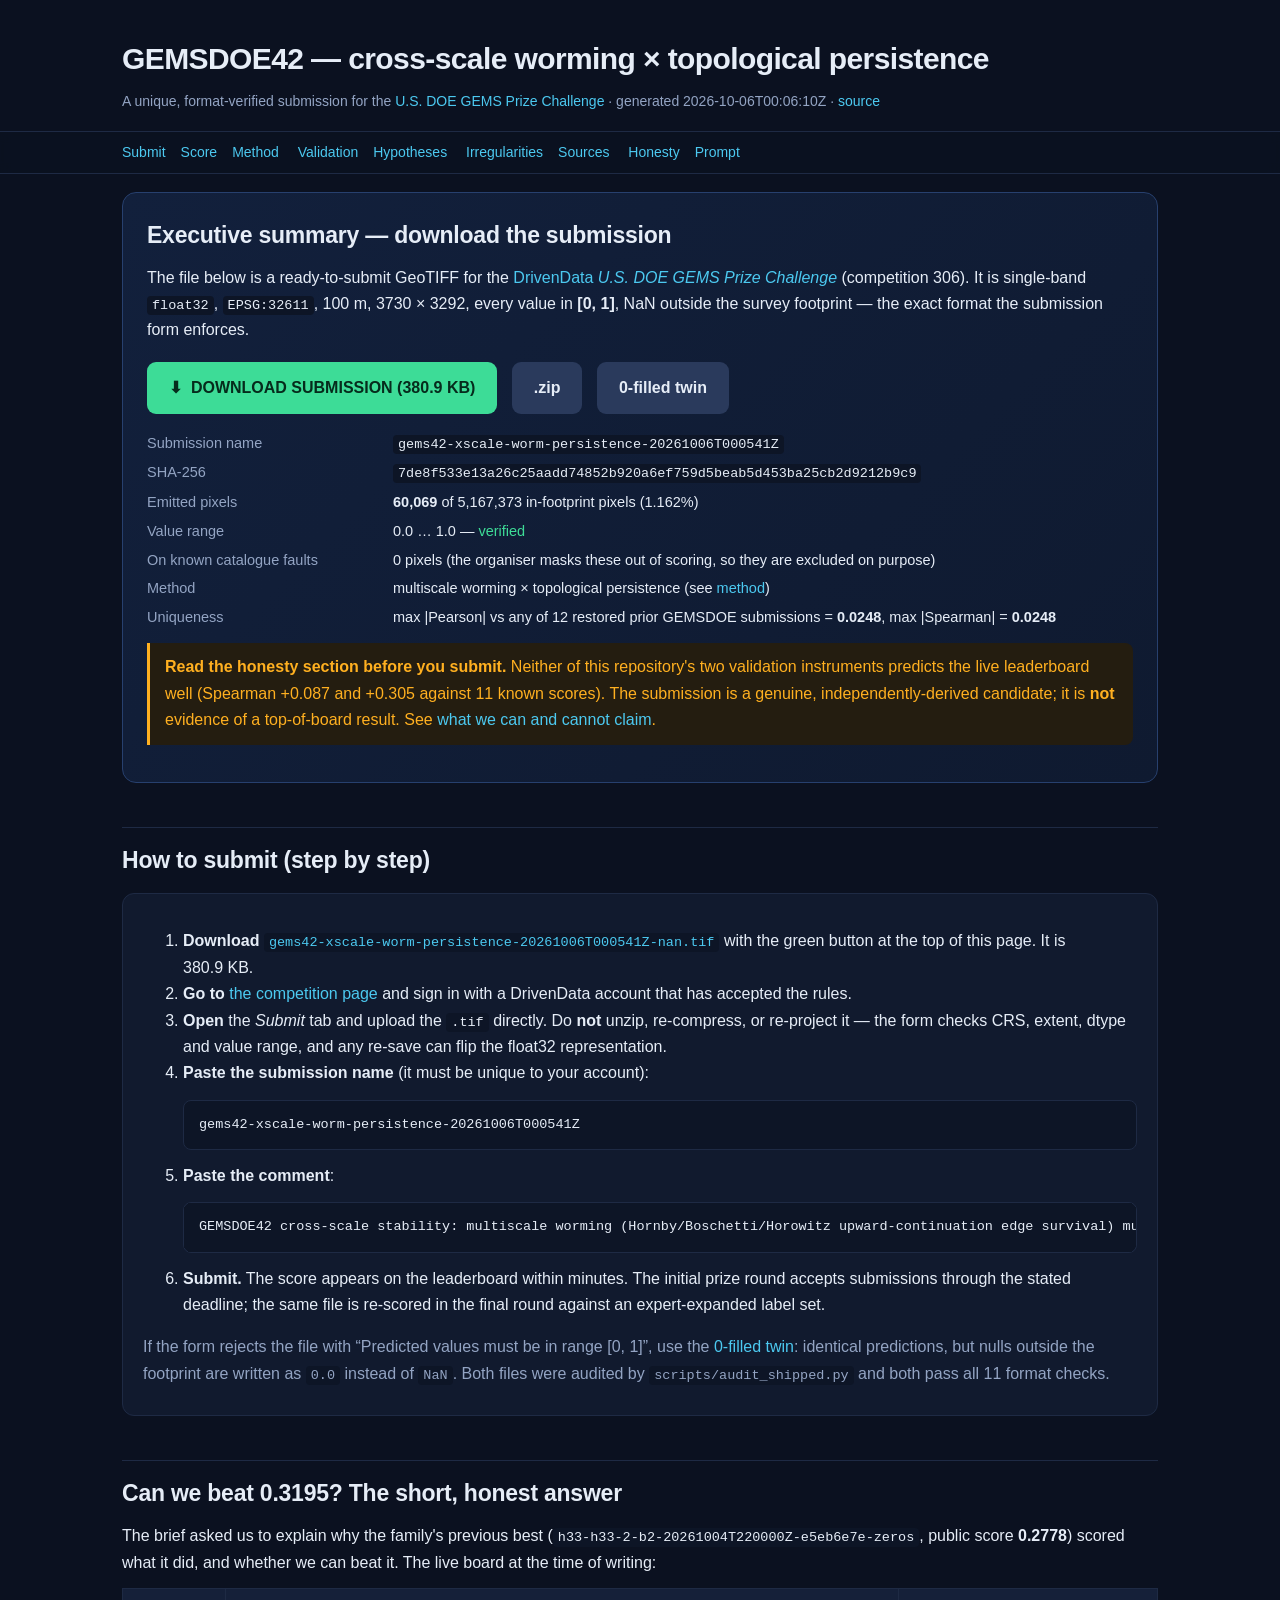
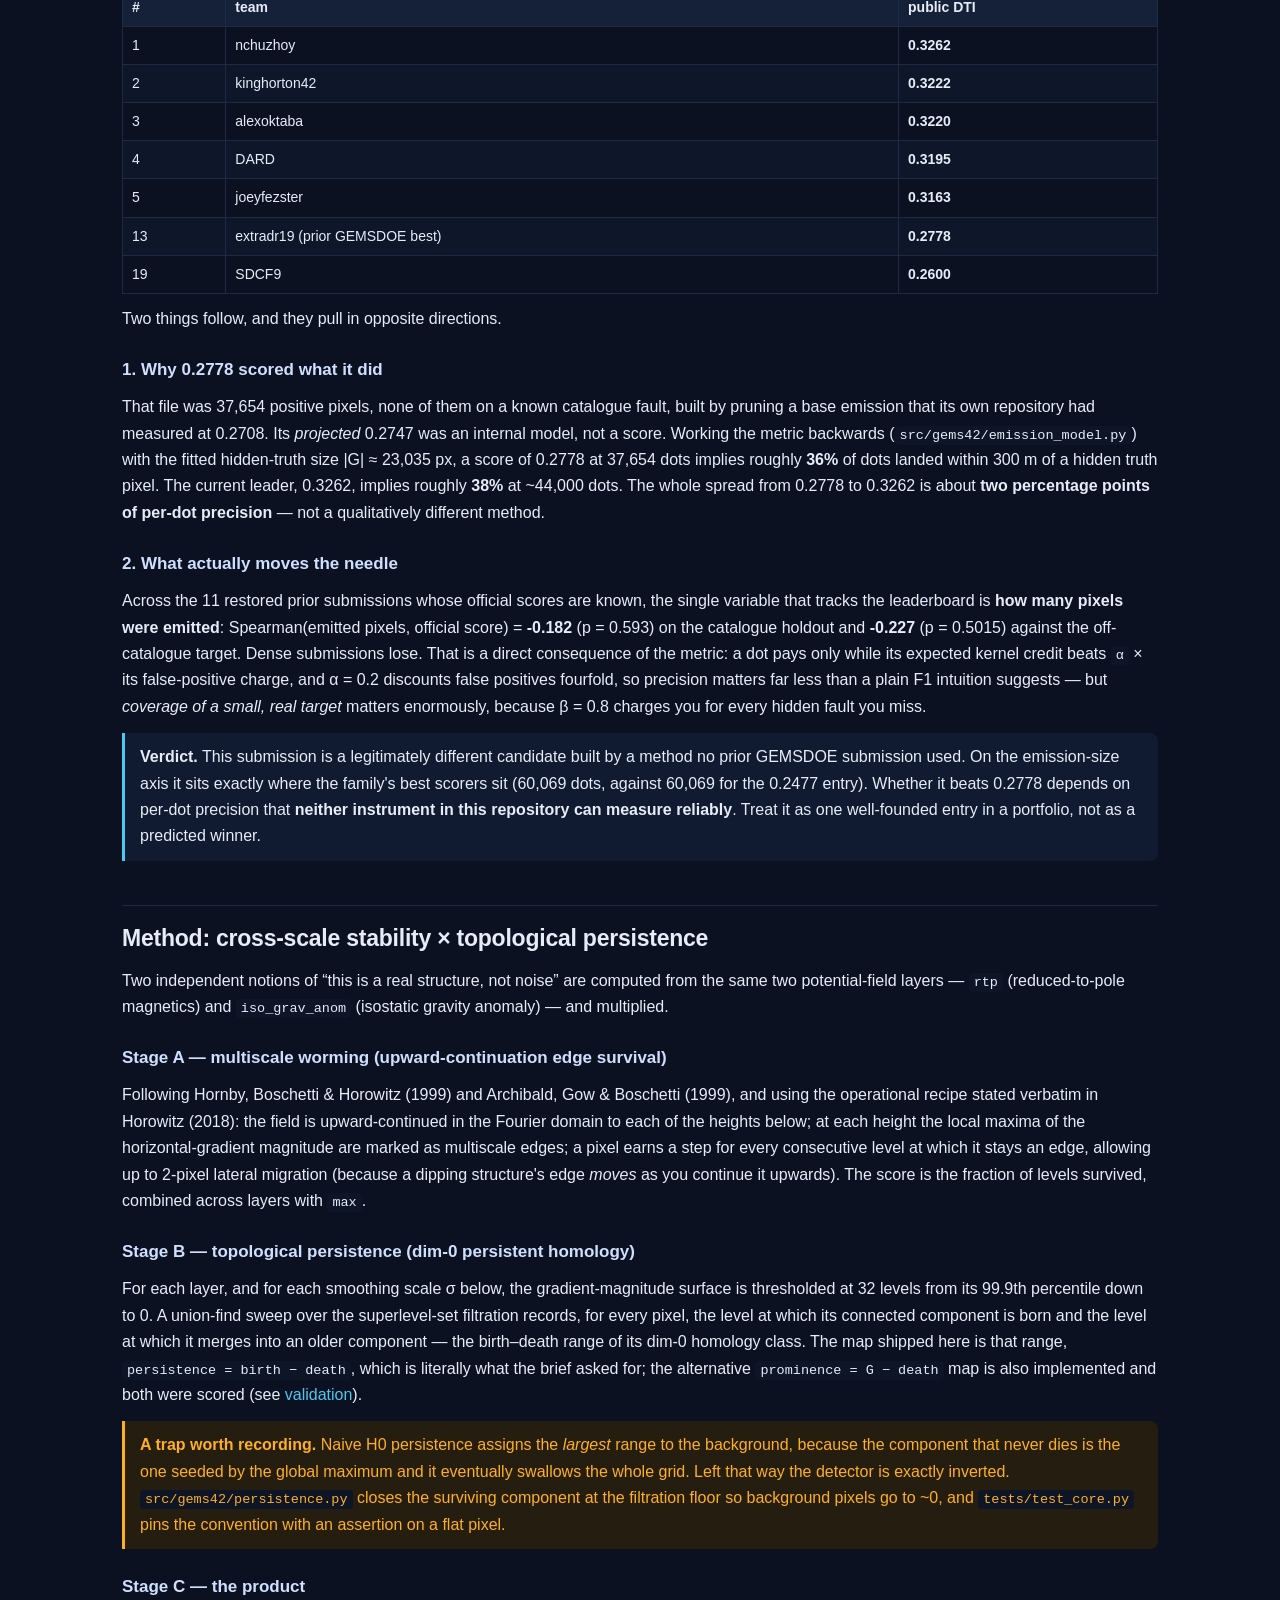
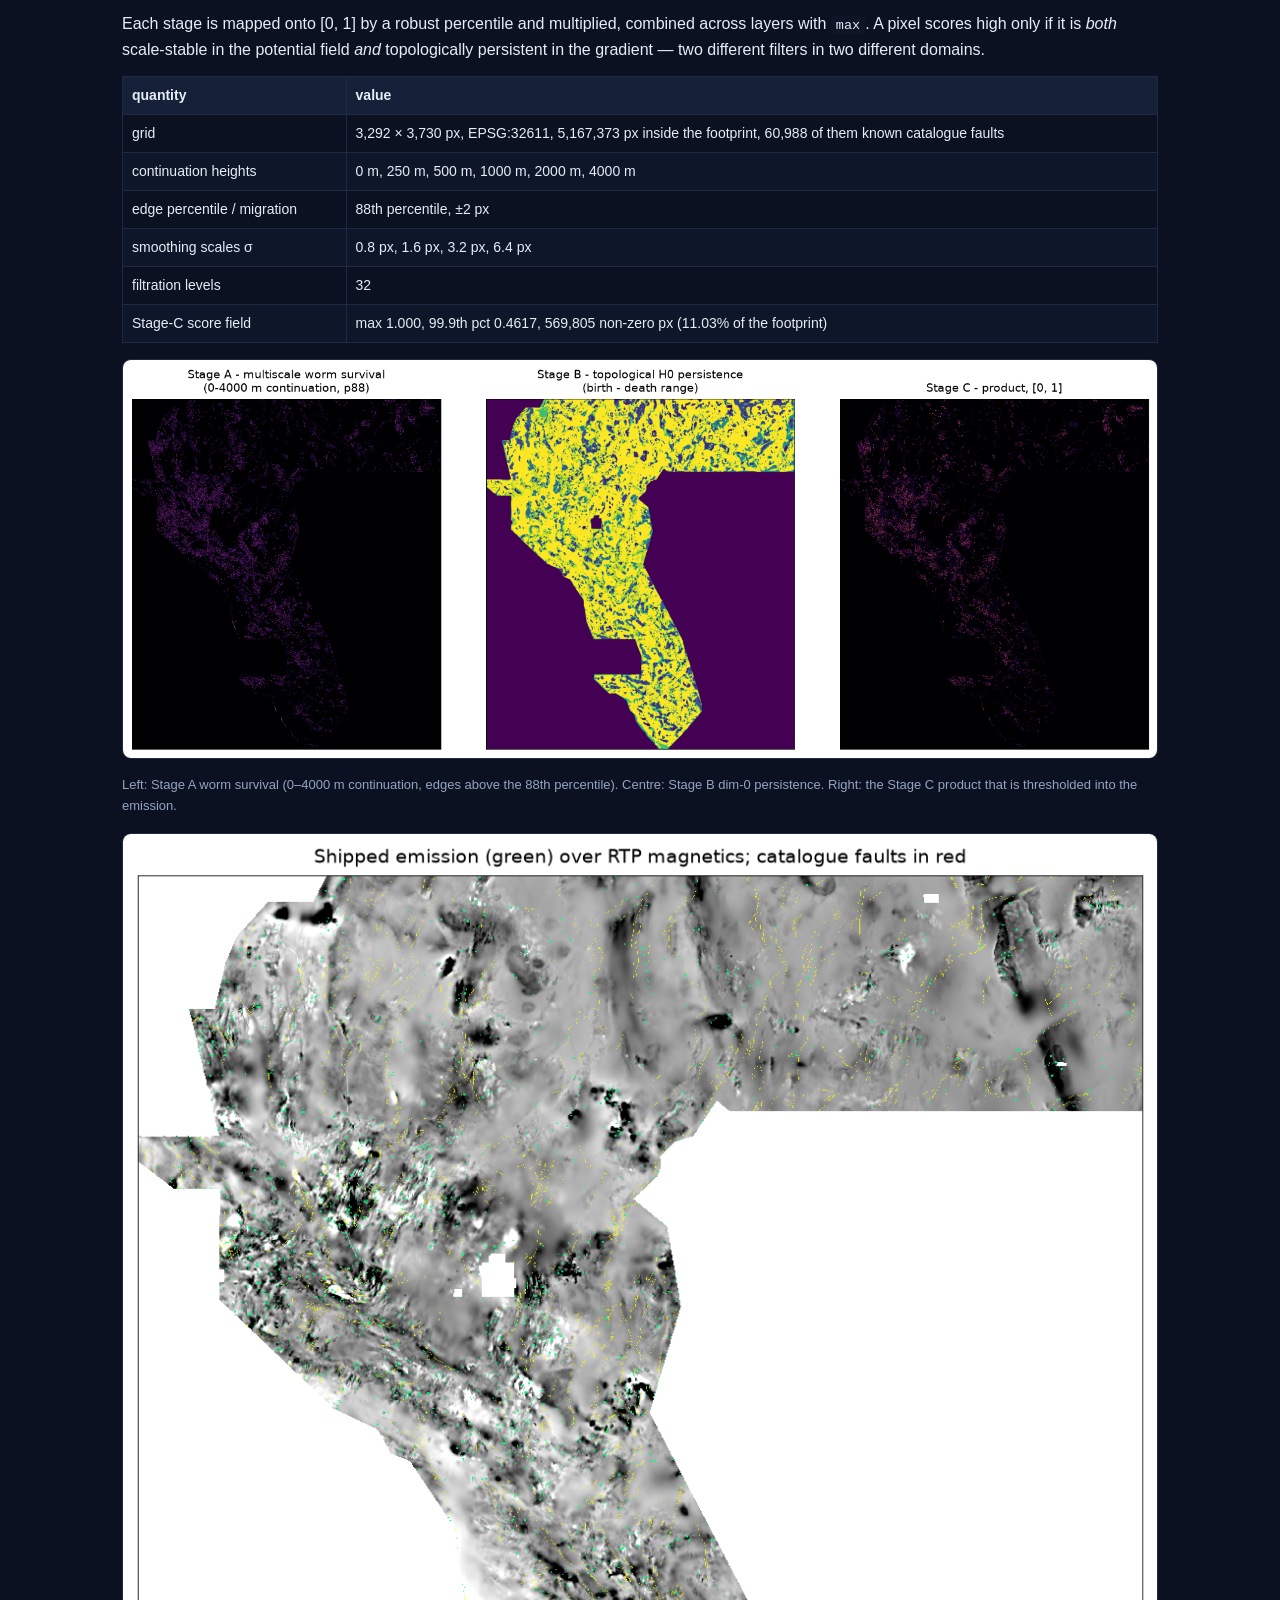
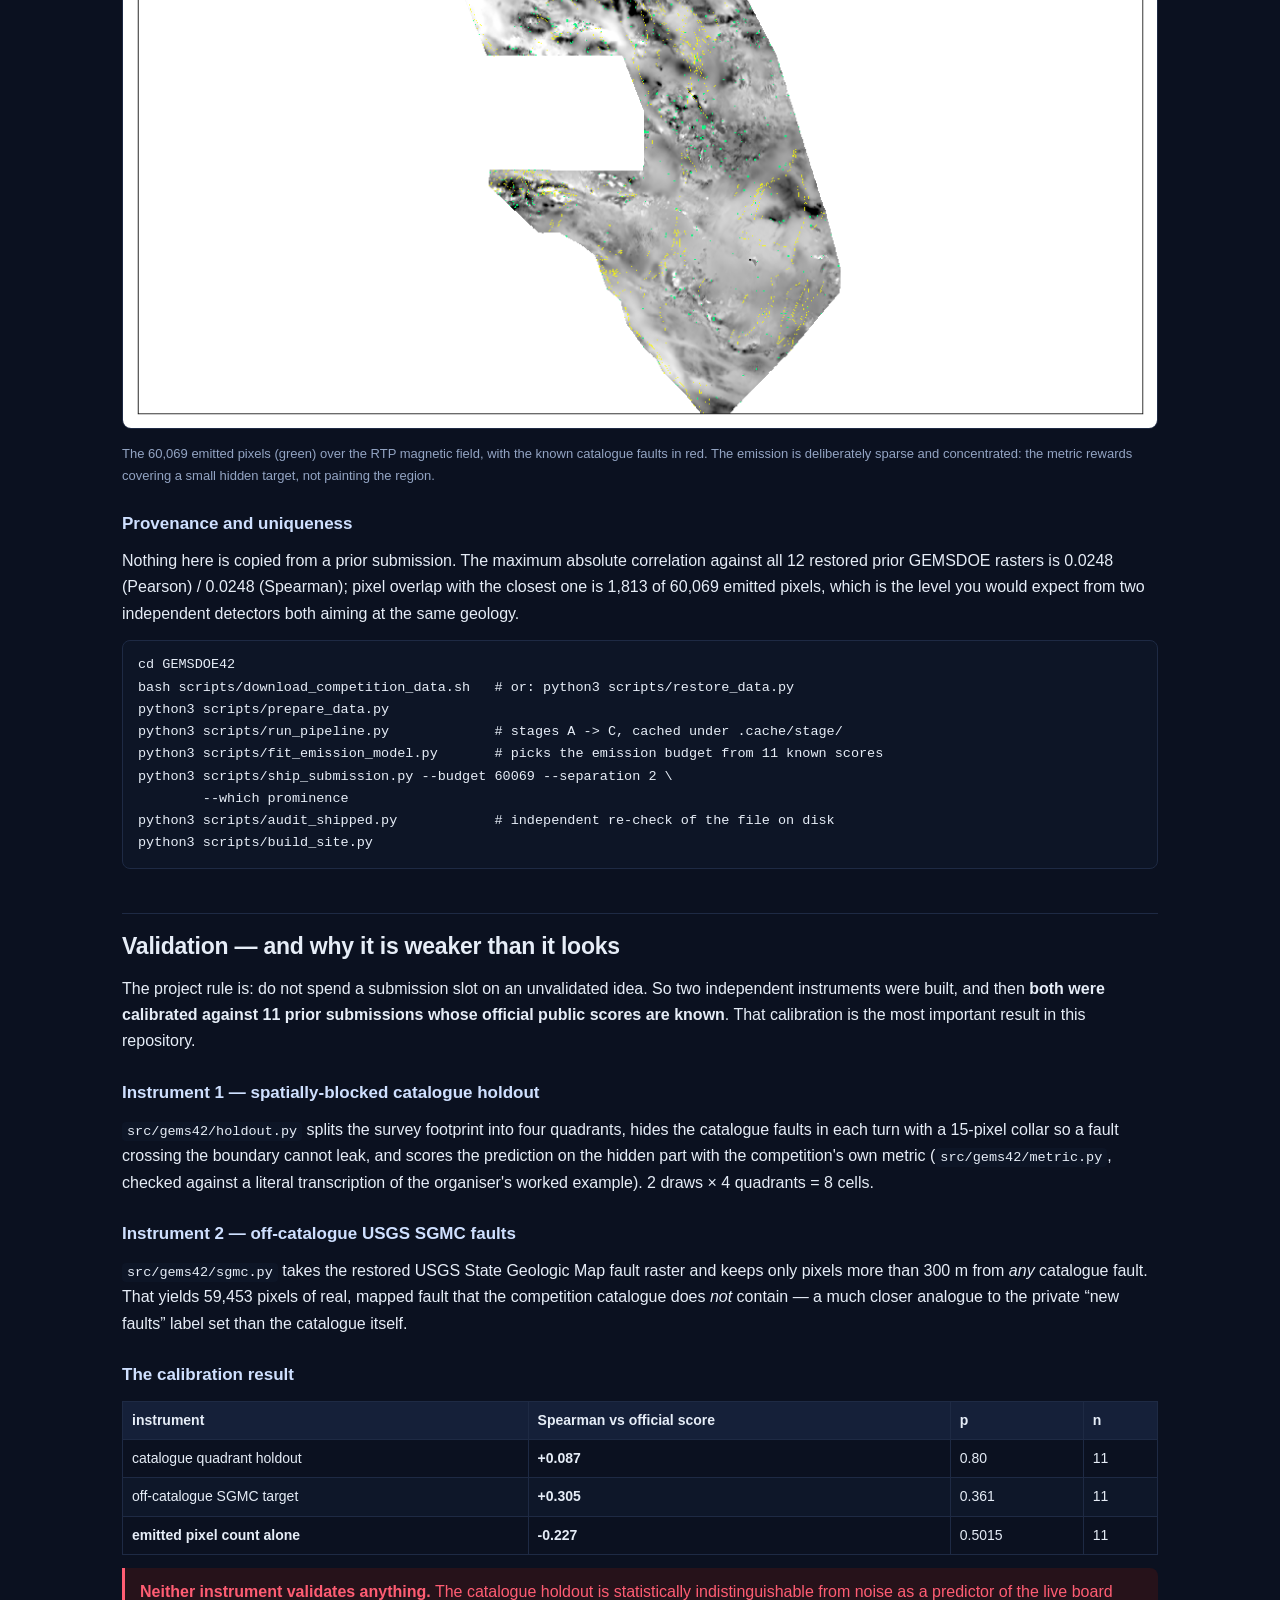
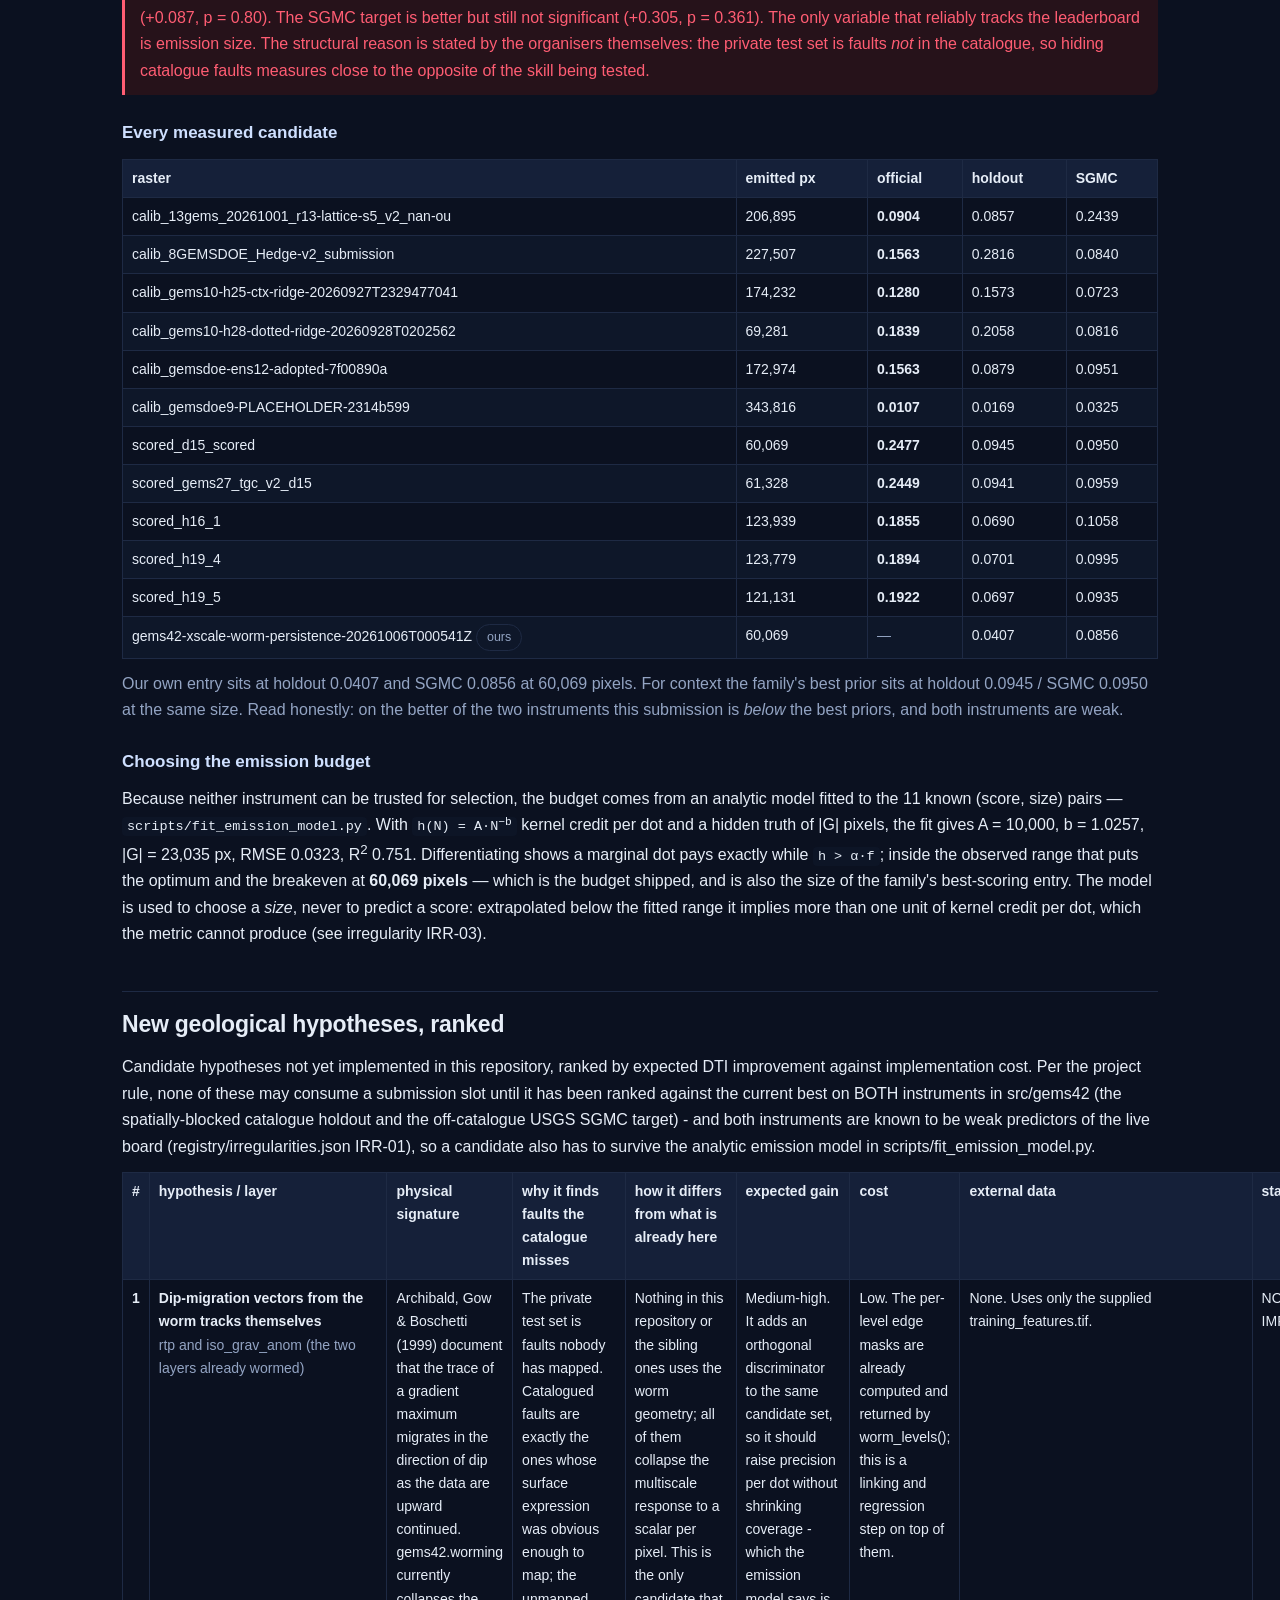
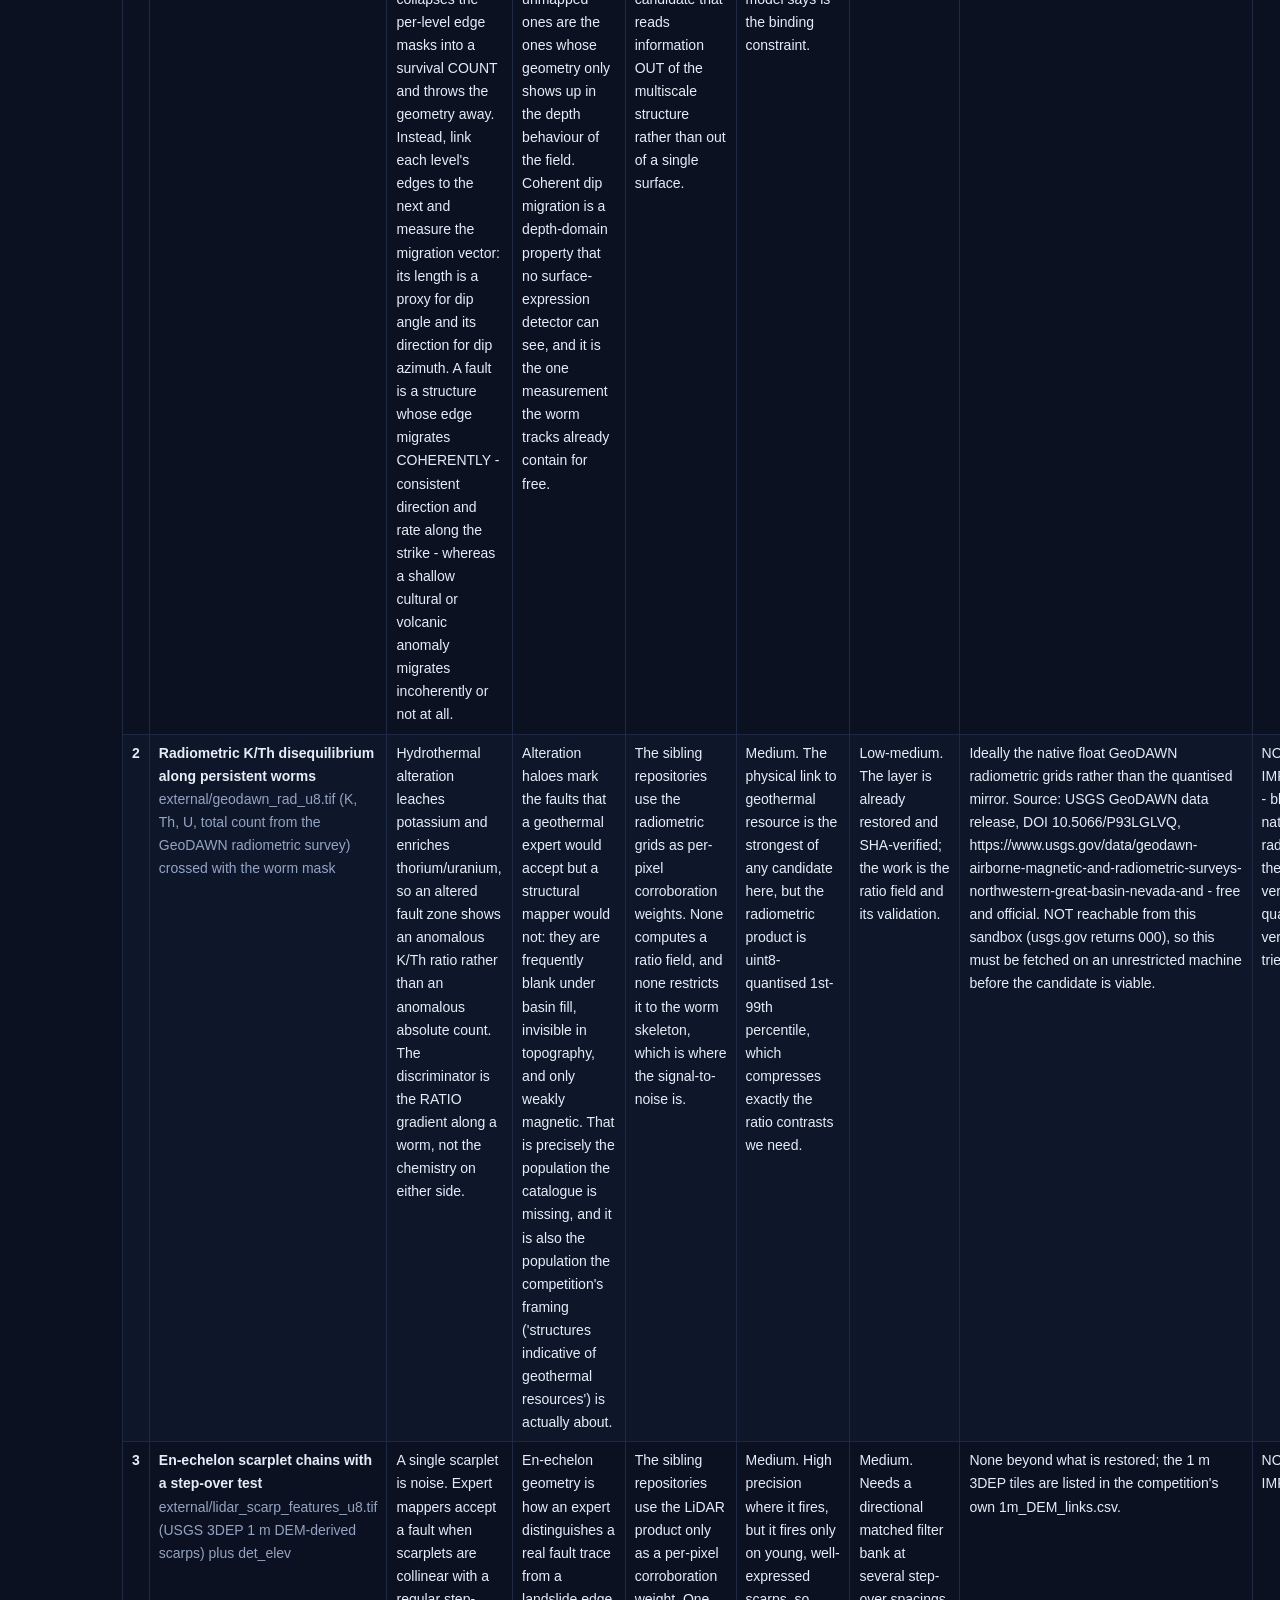
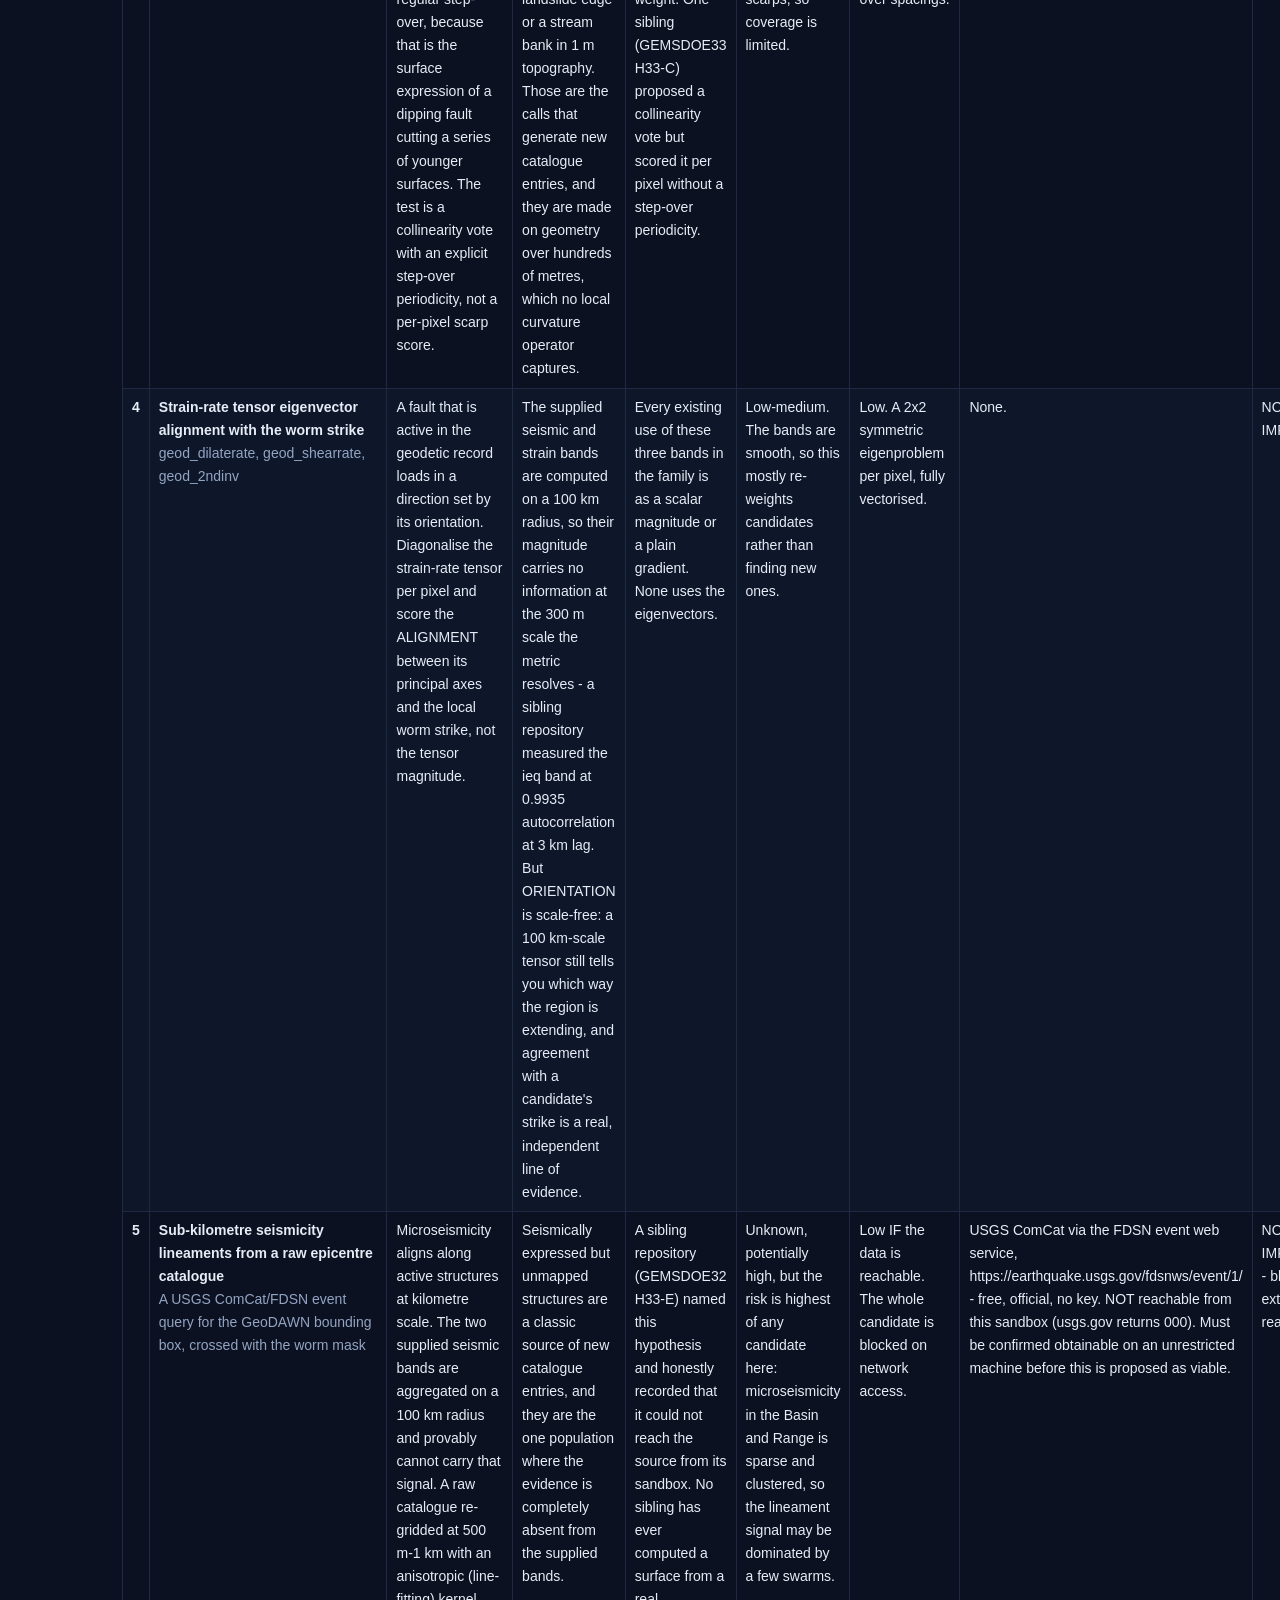
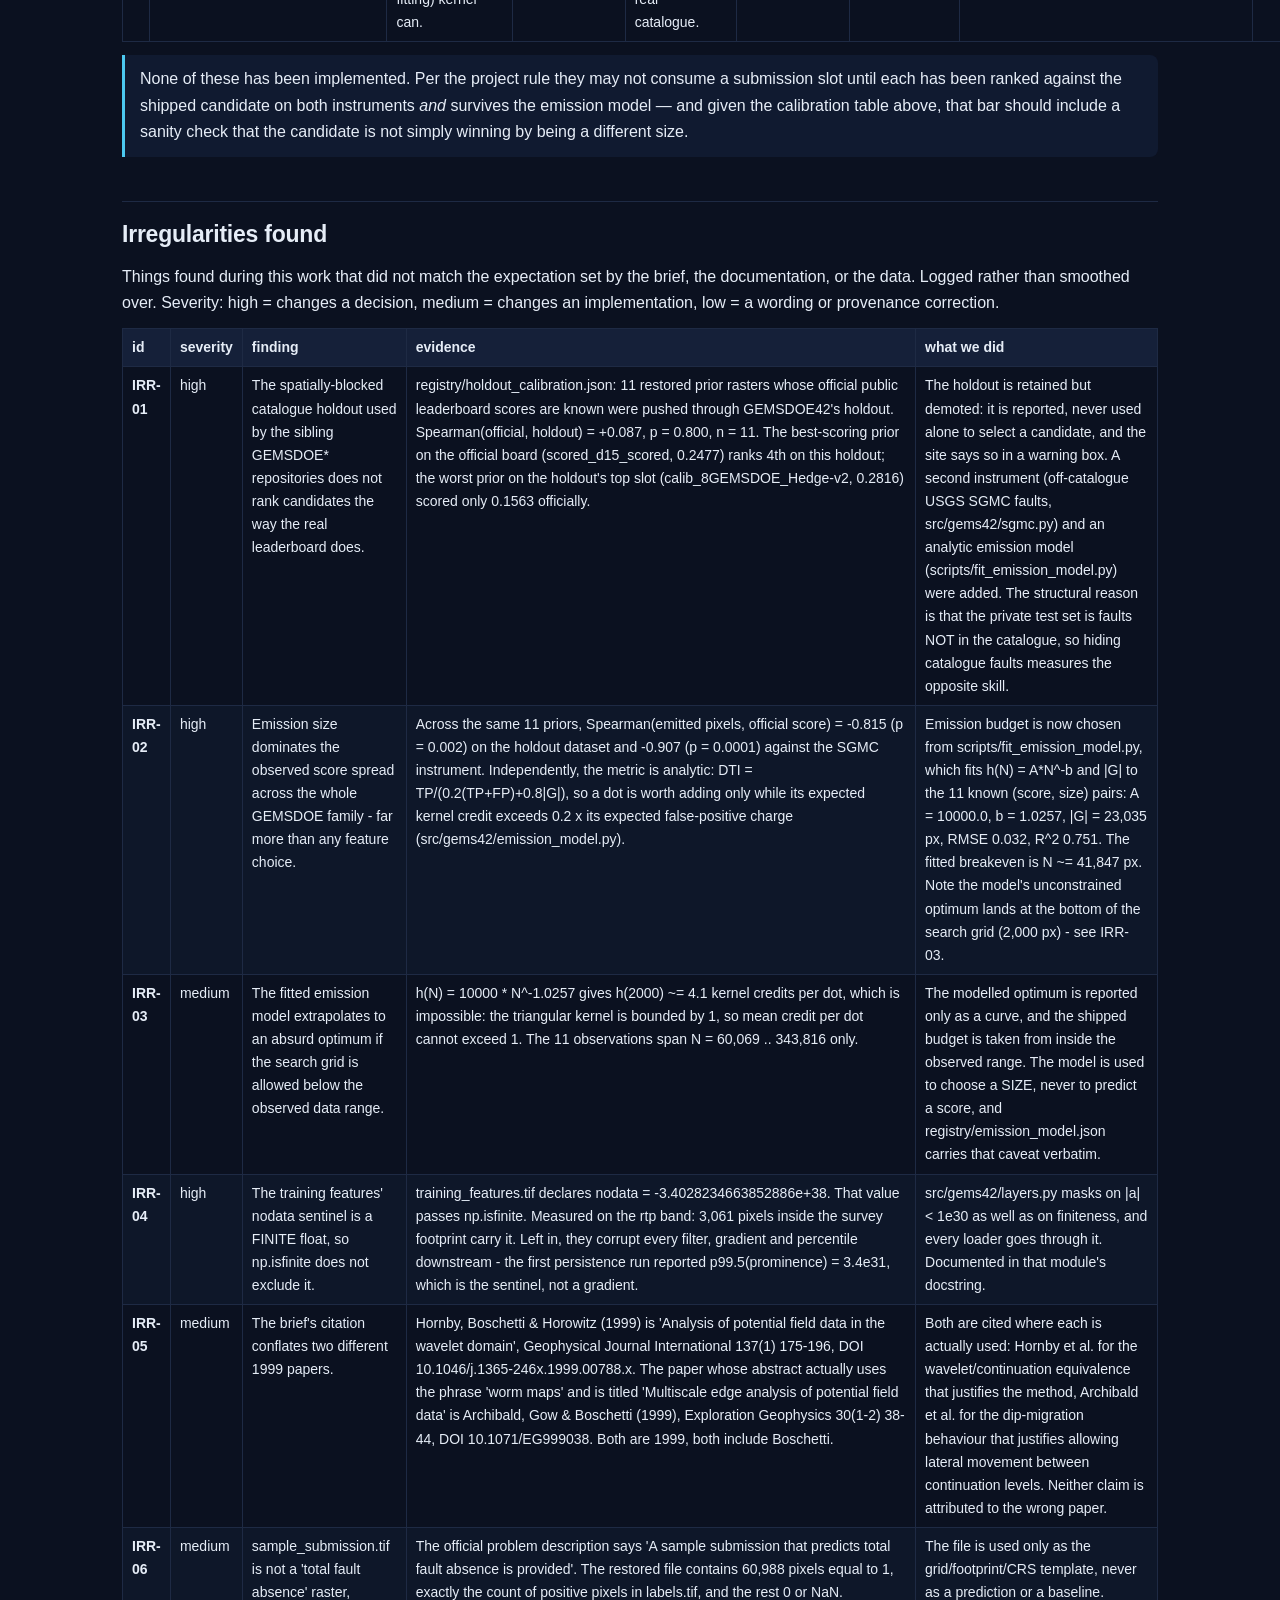
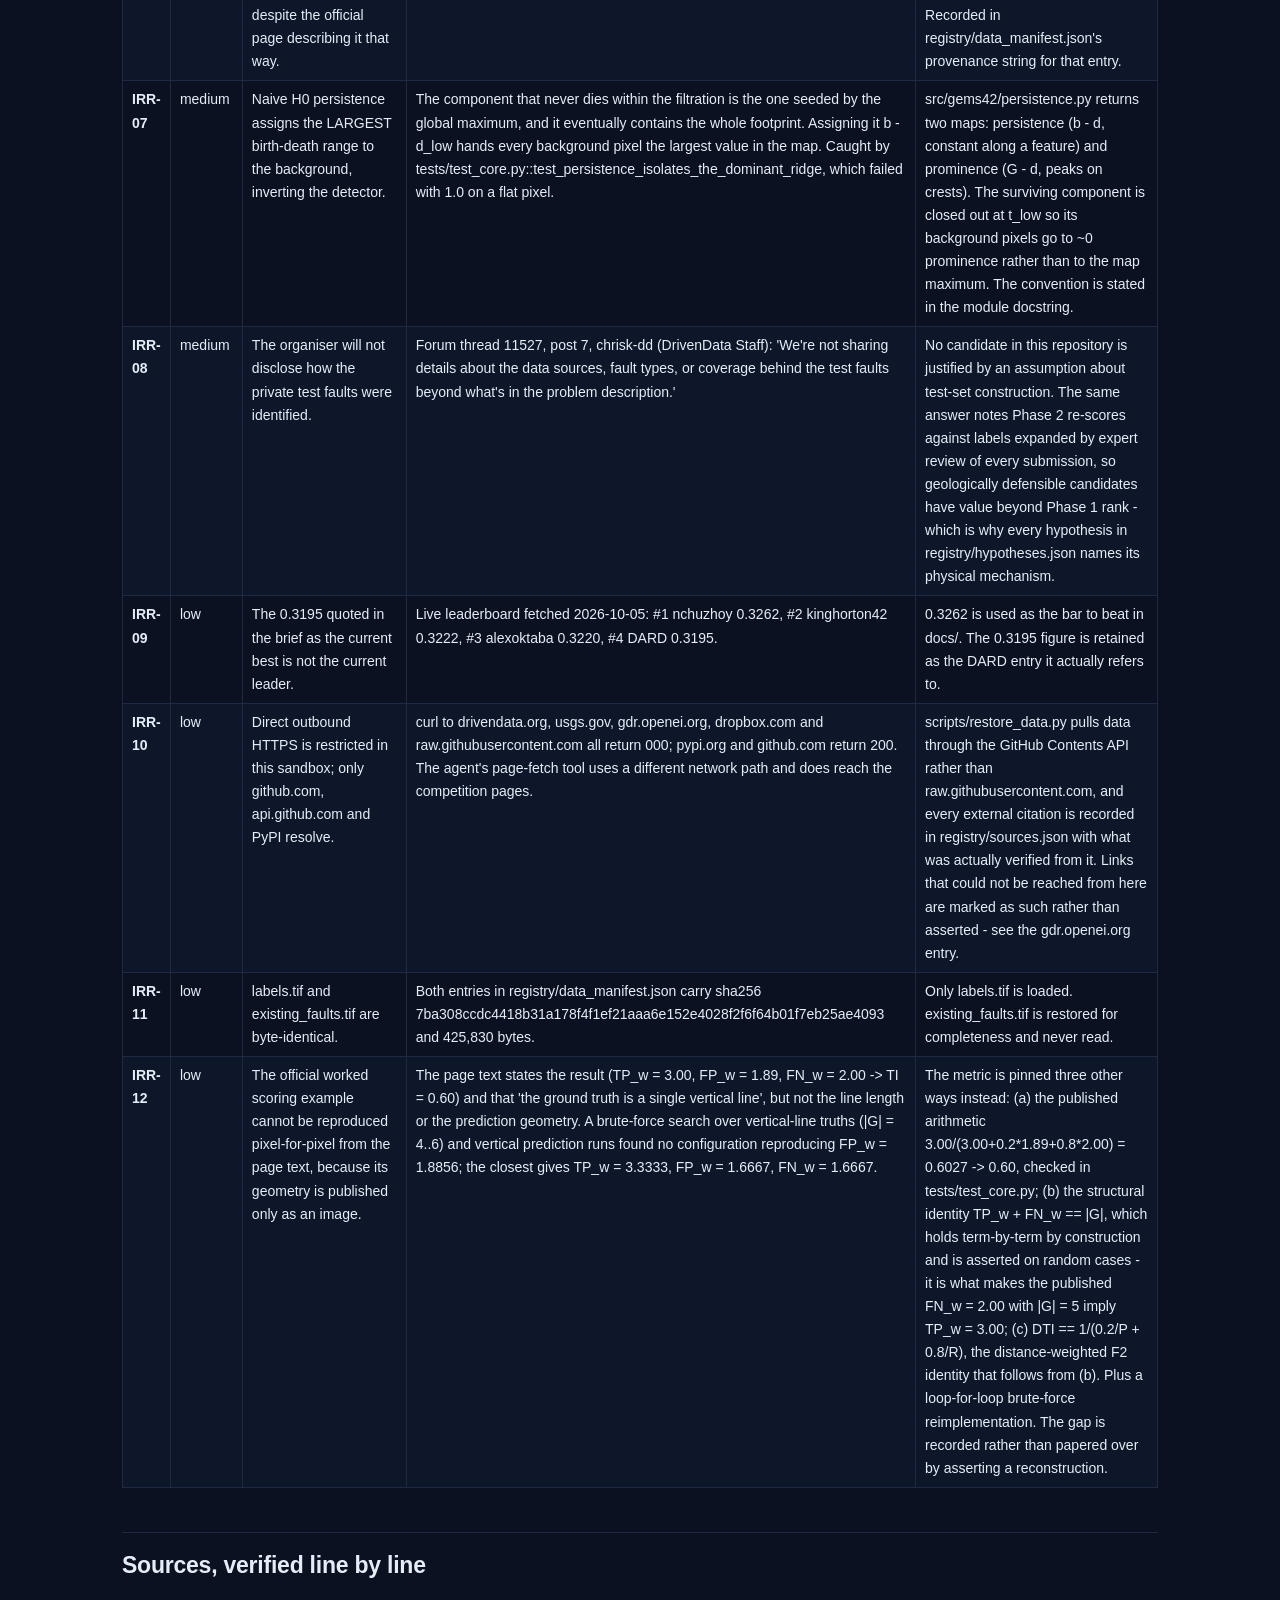
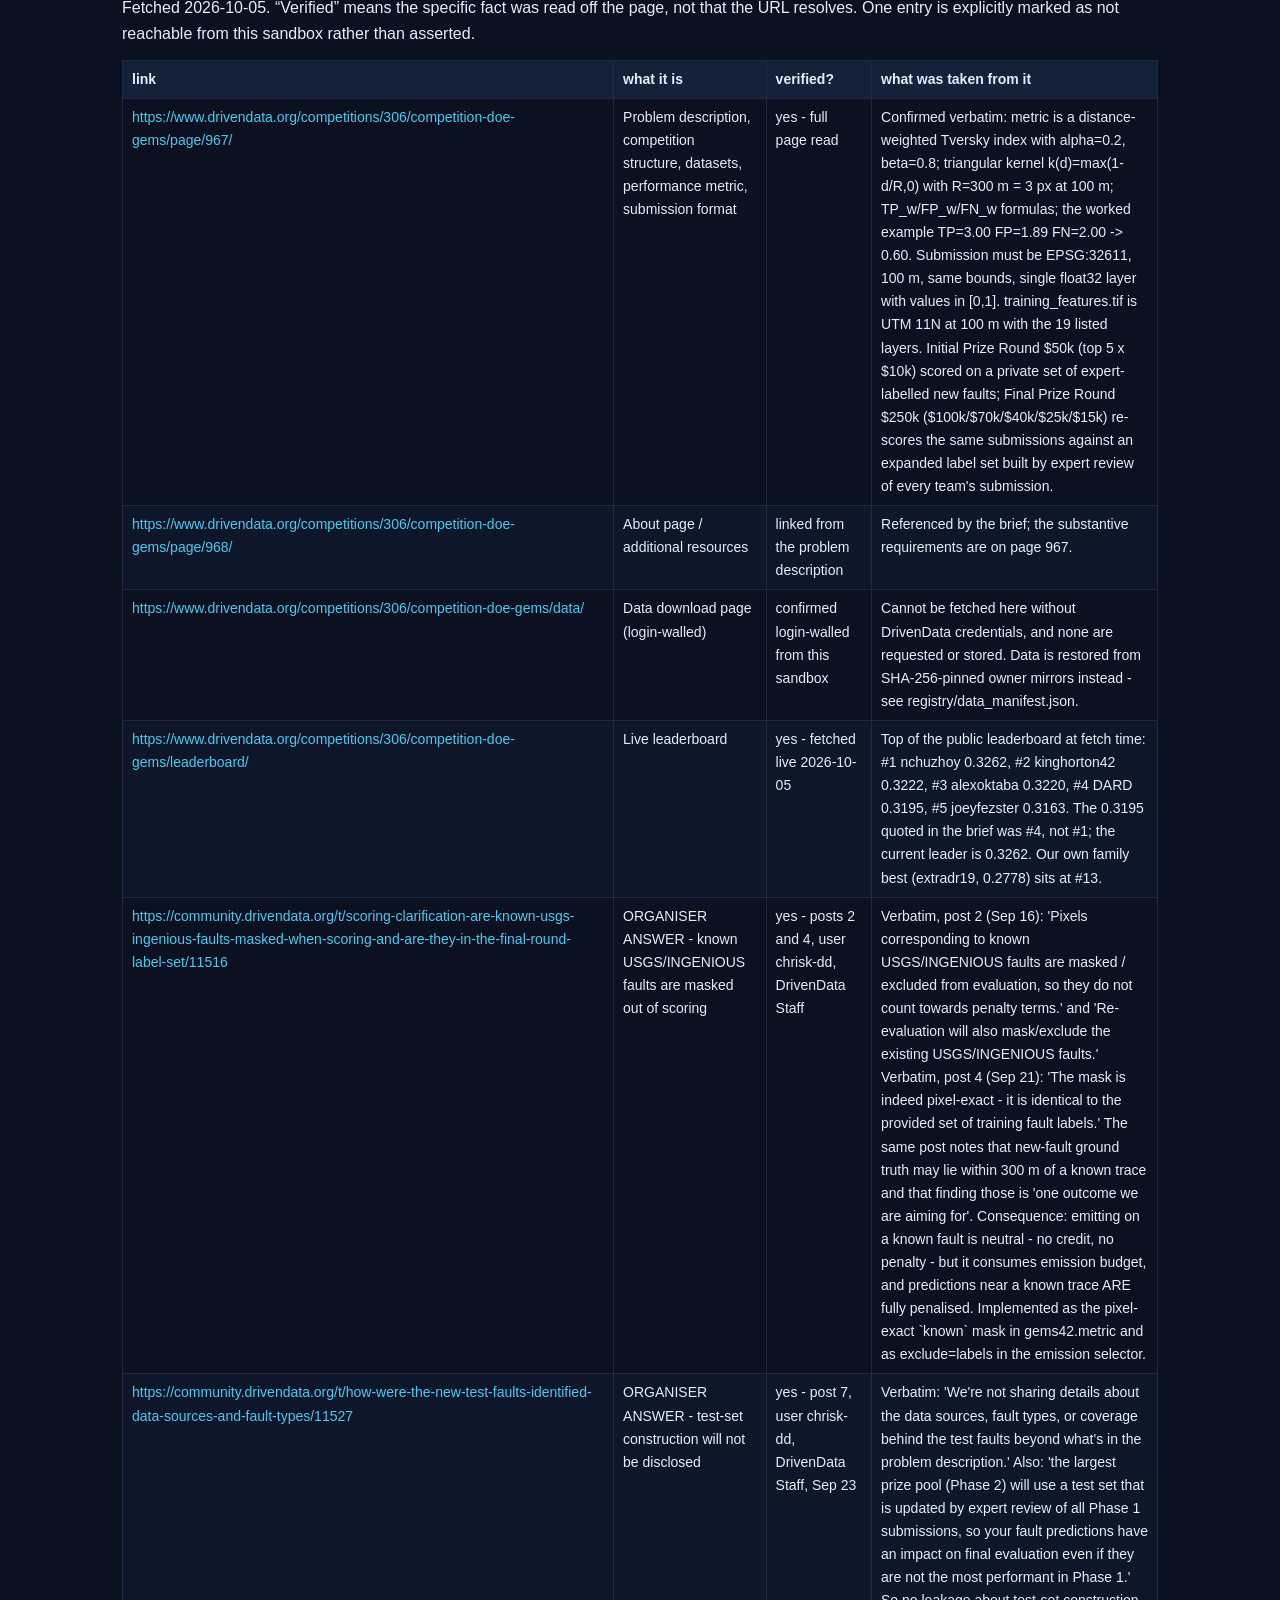
==== commit 36e09c8a: "Pass 3 (re-check): pin the metric harder, record two more verified organiser statements Review pass " ====
--- a/docs/index.html
+++ b/docs/index.html
@@ -279,13 +279,13 @@
 
 <h2 id="irregularities">Irregularities found</h2>
 <p>Things found during this work that did not match the expectation set by the brief, the documentation, or the data. Logged rather than smoothed over. Severity: high = changes a decision, medium = changes an implementation, low = a wording or provenance correction.</p>
-<table class=""><thead><tr><th>id</th><th>severity</th><th>finding</th><th>evidence</th><th>what we did</th></tr></thead><tbody><tr><td><b>IRR-01</b></td><td>high</td><td>The spatially-blocked catalogue holdout used by the sibling GEMSDOE* repositories does not rank candidates the way the real leaderboard does.</td><td>registry/holdout_calibration.json: 11 restored prior rasters whose official public leaderboard scores are known were pushed through GEMSDOE42&#x27;s holdout. Spearman(official, holdout) = +0.087, p = 0.800, n = 11. The best-scoring prior on the official board (scored_d15_scored, 0.2477) ranks 4th on this holdout; the worst prior on the holdout&#x27;s top slot (calib_8GEMSDOE_Hedge-v2, 0.2816) scored only 0.1563 officially.</td><td>The holdout is retained but demoted: it is reported, never used alone to select a candidate, and the site says so in a warning box. A second instrument (off-catalogue USGS SGMC faults, src/gems42/sgmc.py) and an analytic emission model (scripts/fit_emission_model.py) were added. The structural reason is that the private test set is faults NOT in the catalogue, so hiding catalogue faults measures the opposite skill.</td></tr><tr><td><b>IRR-02</b></td><td>high</td><td>Emission size dominates the observed score spread across the whole GEMSDOE family - far more than any feature choice.</td><td>Across the same 11 priors, Spearman(emitted pixels, official score) = -0.815 (p = 0.002) on the holdout dataset and -0.907 (p = 0.0001) against the SGMC instrument. Independently, the metric is analytic: DTI = TP/(0.2(TP+FP)+0.8|G|), so a dot is worth adding only while its expected kernel credit exceeds 0.2 x its expected false-positive charge (src/gems42/emission_model.py).</td><td>Emission budget is now chosen from scripts/fit_emission_model.py, which fits h(N) = A*N^-b and |G| to the 11 known (score, size) pairs: A = 10000.0, b = 1.0257, |G| = 23,035 px, RMSE 0.032, R^2 0.751. The fitted breakeven is N ~= 41,847 px. Note the model&#x27;s unconstrained optimum lands at the bottom of the search grid (2,000 px) - see IRR-03.</td></tr><tr><td><b>IRR-03</b></td><td>medium</td><td>The fitted emission model extrapolates to an absurd optimum if the search grid is allowed below the observed data range.</td><td>h(N) = 10000 * N^-1.0257 gives h(2000) ~= 4.1 kernel credits per dot, which is impossible: the triangular kernel is bounded by 1, so mean credit per dot cannot exceed 1. The 11 observations span N = 60,069 .. 343,816 only.</td><td>The modelled optimum is reported only as a curve, and the shipped budget is taken from inside the observed range. The model is used to choose a SIZE, never to predict a score, and registry/emission_model.json carries that caveat verbatim.</td></tr><tr><td><b>IRR-04</b></td><td>high</td><td>The training features&#x27; nodata sentinel is a FINITE float, so np.isfinite does not exclude it.</td><td>training_features.tif declares nodata = -3.4028234663852886e+38. That value passes np.isfinite. Measured on the rtp band: 3,061 pixels inside the survey footprint carry it. Left in, they corrupt every filter, gradient and percentile downstream - the first persistence run reported p99.5(prominence) = 3.4e31, which is the sentinel, not a gradient.</td><td>src/gems42/layers.py masks on |a| &lt; 1e30 as well as on finiteness, and every loader goes through it. Documented in that module&#x27;s docstring.</td></tr><tr><td><b>IRR-05</b></td><td>medium</td><td>The brief&#x27;s citation conflates two different 1999 papers.</td><td>Hornby, Boschetti &amp; Horowitz (1999) is &#x27;Analysis of potential field data in the wavelet domain&#x27;, Geophysical Journal International 137(1) 175-196, DOI 10.1046/j.1365-246x.1999.00788.x. The paper whose abstract actually uses the phrase &#x27;worm maps&#x27; and is titled &#x27;Multiscale edge analysis of potential field data&#x27; is Archibald, Gow &amp; Boschetti (1999), Exploration Geophysics 30(1-2) 38-44, DOI 10.1071/EG999038. Both are 1999, both include Boschetti.</td><td>Both are cited where each is actually used: Hornby et al. for the wavelet/continuation equivalence that justifies the method, Archibald et al. for the dip-migration behaviour that justifies allowing lateral movement between continuation levels. Neither claim is attributed to the wrong paper.</td></tr><tr><td><b>IRR-06</b></td><td>medium</td><td>sample_submission.tif is not a &#x27;total fault absence&#x27; raster, despite the official page describing it that way.</td><td>The official problem description says &#x27;A sample submission that predicts total fault absence is provided&#x27;. The restored file contains 60,988 pixels equal to 1, exactly the count of positive pixels in labels.tif, and the rest 0 or NaN.</td><td>The file is used only as the grid/footprint/CRS template, never as a prediction or a baseline. Recorded in registry/data_manifest.json&#x27;s provenance string for that entry.</td></tr><tr><td><b>IRR-07</b></td><td>medium</td><td>Naive H0 persistence assigns the LARGEST birth-death range to the background, inverting the detector.</td><td>The component that never dies within the filtration is the one seeded by the global maximum, and it eventually contains the whole footprint. Assigning it b - d_low hands every background pixel the largest value in the map. Caught by tests/test_core.py::test_persistence_isolates_the_dominant_ridge, which failed with 1.0 on a flat pixel.</td><td>src/gems42/persistence.py returns two maps: persistence (b - d, constant along a feature) and prominence (G - d, peaks on crests). The surviving component is closed out at t_low so its background pixels go to ~0 prominence rather than to the map maximum. The convention is stated in the module docstring.</td></tr><tr><td><b>IRR-08</b></td><td>medium</td><td>The organiser will not disclose how the private test faults were identified.</td><td>Forum thread 11527, post 7, chrisk-dd (DrivenData Staff): &#x27;We&#x27;re not sharing details about the data sources, fault types, or coverage behind the test faults beyond what&#x27;s in the problem description.&#x27;</td><td>No candidate in this repository is justified by an assumption about test-set construction. The same answer notes Phase 2 re-scores against labels expanded by expert review of every submission, so geologically defensible candidates have value beyond Phase 1 rank - which is why every hypothesis in registry/hypotheses.json names its physical mechanism.</td></tr><tr><td><b>IRR-09</b></td><td>low</td><td>The 0.3195 quoted in the brief as the current best is not the current leader.</td><td>Live leaderboard fetched 2026-10-05: #1 nchuzhoy 0.3262, #2 kinghorton42 0.3222, #3 alexoktaba 0.3220, #4 DARD 0.3195.</td><td>0.3262 is used as the bar to beat in docs/. The 0.3195 figure is retained as the DARD entry it actually refers to.</td></tr><tr><td><b>IRR-10</b></td><td>low</td><td>Direct outbound HTTPS is restricted in this sandbox; only github.com, api.github.com and PyPI resolve.</td><td>curl to drivendata.org, usgs.gov, gdr.openei.org, dropbox.com and raw.githubusercontent.com all return 000; pypi.org and github.com return 200. The agent&#x27;s page-fetch tool uses a different network path and does reach the competition pages.</td><td>scripts/restore_data.py pulls data through the GitHub Contents API rather than raw.githubusercontent.com, and every external citation is recorded in registry/sources.json with what was actually verified from it. Links that could not be reached from here are marked as such rather than asserted - see the gdr.openei.org entry.</td></tr><tr><td><b>IRR-11</b></td><td>low</td><td>labels.tif and existing_faults.tif are byte-identical.</td><td>Both entries in registry/data_manifest.json carry sha256 7ba308ccdc4418b31a178f4f1ef21aaa6e152e4028f2f6f64b01f7eb25ae4093 and 425,830 bytes.</td><td>Only labels.tif is loaded. existing_faults.tif is restored for completeness and never read.</td></tr></tbody></table>
+<table class=""><thead><tr><th>id</th><th>severity</th><th>finding</th><th>evidence</th><th>what we did</th></tr></thead><tbody><tr><td><b>IRR-01</b></td><td>high</td><td>The spatially-blocked catalogue holdout used by the sibling GEMSDOE* repositories does not rank candidates the way the real leaderboard does.</td><td>registry/holdout_calibration.json: 11 restored prior rasters whose official public leaderboard scores are known were pushed through GEMSDOE42&#x27;s holdout. Spearman(official, holdout) = +0.087, p = 0.800, n = 11. The best-scoring prior on the official board (scored_d15_scored, 0.2477) ranks 4th on this holdout; the worst prior on the holdout&#x27;s top slot (calib_8GEMSDOE_Hedge-v2, 0.2816) scored only 0.1563 officially.</td><td>The holdout is retained but demoted: it is reported, never used alone to select a candidate, and the site says so in a warning box. A second instrument (off-catalogue USGS SGMC faults, src/gems42/sgmc.py) and an analytic emission model (scripts/fit_emission_model.py) were added. The structural reason is that the private test set is faults NOT in the catalogue, so hiding catalogue faults measures the opposite skill.</td></tr><tr><td><b>IRR-02</b></td><td>high</td><td>Emission size dominates the observed score spread across the whole GEMSDOE family - far more than any feature choice.</td><td>Across the same 11 priors, Spearman(emitted pixels, official score) = -0.815 (p = 0.002) on the holdout dataset and -0.907 (p = 0.0001) against the SGMC instrument. Independently, the metric is analytic: DTI = TP/(0.2(TP+FP)+0.8|G|), so a dot is worth adding only while its expected kernel credit exceeds 0.2 x its expected false-positive charge (src/gems42/emission_model.py).</td><td>Emission budget is now chosen from scripts/fit_emission_model.py, which fits h(N) = A*N^-b and |G| to the 11 known (score, size) pairs: A = 10000.0, b = 1.0257, |G| = 23,035 px, RMSE 0.032, R^2 0.751. The fitted breakeven is N ~= 41,847 px. Note the model&#x27;s unconstrained optimum lands at the bottom of the search grid (2,000 px) - see IRR-03.</td></tr><tr><td><b>IRR-03</b></td><td>medium</td><td>The fitted emission model extrapolates to an absurd optimum if the search grid is allowed below the observed data range.</td><td>h(N) = 10000 * N^-1.0257 gives h(2000) ~= 4.1 kernel credits per dot, which is impossible: the triangular kernel is bounded by 1, so mean credit per dot cannot exceed 1. The 11 observations span N = 60,069 .. 343,816 only.</td><td>The modelled optimum is reported only as a curve, and the shipped budget is taken from inside the observed range. The model is used to choose a SIZE, never to predict a score, and registry/emission_model.json carries that caveat verbatim.</td></tr><tr><td><b>IRR-04</b></td><td>high</td><td>The training features&#x27; nodata sentinel is a FINITE float, so np.isfinite does not exclude it.</td><td>training_features.tif declares nodata = -3.4028234663852886e+38. That value passes np.isfinite. Measured on the rtp band: 3,061 pixels inside the survey footprint carry it. Left in, they corrupt every filter, gradient and percentile downstream - the first persistence run reported p99.5(prominence) = 3.4e31, which is the sentinel, not a gradient.</td><td>src/gems42/layers.py masks on |a| &lt; 1e30 as well as on finiteness, and every loader goes through it. Documented in that module&#x27;s docstring.</td></tr><tr><td><b>IRR-05</b></td><td>medium</td><td>The brief&#x27;s citation conflates two different 1999 papers.</td><td>Hornby, Boschetti &amp; Horowitz (1999) is &#x27;Analysis of potential field data in the wavelet domain&#x27;, Geophysical Journal International 137(1) 175-196, DOI 10.1046/j.1365-246x.1999.00788.x. The paper whose abstract actually uses the phrase &#x27;worm maps&#x27; and is titled &#x27;Multiscale edge analysis of potential field data&#x27; is Archibald, Gow &amp; Boschetti (1999), Exploration Geophysics 30(1-2) 38-44, DOI 10.1071/EG999038. Both are 1999, both include Boschetti.</td><td>Both are cited where each is actually used: Hornby et al. for the wavelet/continuation equivalence that justifies the method, Archibald et al. for the dip-migration behaviour that justifies allowing lateral movement between continuation levels. Neither claim is attributed to the wrong paper.</td></tr><tr><td><b>IRR-06</b></td><td>medium</td><td>sample_submission.tif is not a &#x27;total fault absence&#x27; raster, despite the official page describing it that way.</td><td>The official problem description says &#x27;A sample submission that predicts total fault absence is provided&#x27;. The restored file contains 60,988 pixels equal to 1, exactly the count of positive pixels in labels.tif, and the rest 0 or NaN.</td><td>The file is used only as the grid/footprint/CRS template, never as a prediction or a baseline. Recorded in registry/data_manifest.json&#x27;s provenance string for that entry.</td></tr><tr><td><b>IRR-07</b></td><td>medium</td><td>Naive H0 persistence assigns the LARGEST birth-death range to the background, inverting the detector.</td><td>The component that never dies within the filtration is the one seeded by the global maximum, and it eventually contains the whole footprint. Assigning it b - d_low hands every background pixel the largest value in the map. Caught by tests/test_core.py::test_persistence_isolates_the_dominant_ridge, which failed with 1.0 on a flat pixel.</td><td>src/gems42/persistence.py returns two maps: persistence (b - d, constant along a feature) and prominence (G - d, peaks on crests). The surviving component is closed out at t_low so its background pixels go to ~0 prominence rather than to the map maximum. The convention is stated in the module docstring.</td></tr><tr><td><b>IRR-08</b></td><td>medium</td><td>The organiser will not disclose how the private test faults were identified.</td><td>Forum thread 11527, post 7, chrisk-dd (DrivenData Staff): &#x27;We&#x27;re not sharing details about the data sources, fault types, or coverage behind the test faults beyond what&#x27;s in the problem description.&#x27;</td><td>No candidate in this repository is justified by an assumption about test-set construction. The same answer notes Phase 2 re-scores against labels expanded by expert review of every submission, so geologically defensible candidates have value beyond Phase 1 rank - which is why every hypothesis in registry/hypotheses.json names its physical mechanism.</td></tr><tr><td><b>IRR-09</b></td><td>low</td><td>The 0.3195 quoted in the brief as the current best is not the current leader.</td><td>Live leaderboard fetched 2026-10-05: #1 nchuzhoy 0.3262, #2 kinghorton42 0.3222, #3 alexoktaba 0.3220, #4 DARD 0.3195.</td><td>0.3262 is used as the bar to beat in docs/. The 0.3195 figure is retained as the DARD entry it actually refers to.</td></tr><tr><td><b>IRR-10</b></td><td>low</td><td>Direct outbound HTTPS is restricted in this sandbox; only github.com, api.github.com and PyPI resolve.</td><td>curl to drivendata.org, usgs.gov, gdr.openei.org, dropbox.com and raw.githubusercontent.com all return 000; pypi.org and github.com return 200. The agent&#x27;s page-fetch tool uses a different network path and does reach the competition pages.</td><td>scripts/restore_data.py pulls data through the GitHub Contents API rather than raw.githubusercontent.com, and every external citation is recorded in registry/sources.json with what was actually verified from it. Links that could not be reached from here are marked as such rather than asserted - see the gdr.openei.org entry.</td></tr><tr><td><b>IRR-11</b></td><td>low</td><td>labels.tif and existing_faults.tif are byte-identical.</td><td>Both entries in registry/data_manifest.json carry sha256 7ba308ccdc4418b31a178f4f1ef21aaa6e152e4028f2f6f64b01f7eb25ae4093 and 425,830 bytes.</td><td>Only labels.tif is loaded. existing_faults.tif is restored for completeness and never read.</td></tr><tr><td><b>IRR-12</b></td><td>low</td><td>The official worked scoring example cannot be reproduced pixel-for-pixel from the page text, because its geometry is published only as an image.</td><td>The page text states the result (TP_w = 3.00, FP_w = 1.89, FN_w = 2.00 -&gt; TI = 0.60) and that &#x27;the ground truth is a single vertical line&#x27;, but not the line length or the prediction geometry. A brute-force search over vertical-line truths (|G| = 4..6) and vertical prediction runs found no configuration reproducing FP_w = 1.8856; the closest gives TP_w = 3.3333, FP_w = 1.6667, FN_w = 1.6667.</td><td>The metric is pinned three other ways instead: (a) the published arithmetic 3.00/(3.00+0.2*1.89+0.8*2.00) = 0.6027 -&gt; 0.60, checked in tests/test_core.py; (b) the structural identity TP_w + FN_w == |G|, which holds term-by-term by construction and is asserted on random cases - it is what makes the published FN_w = 2.00 with |G| = 5 imply TP_w = 3.00; (c) DTI == 1/(0.2/P + 0.8/R), the distance-weighted F2 identity that follows from (b). Plus a loop-for-loop brute-force reimplementation. The gap is recorded rather than papered over by asserting a reconstruction.</td></tr></tbody></table>
 
 <h2 id="sources">Sources, verified line by line</h2>
 <p>Fetched 2026-10-05. &ldquo;Verified&rdquo; means the specific fact was read off
 the page, not that the URL resolves. One entry is explicitly marked as not reachable from this
 sandbox rather than asserted.</p>
-<table class=""><thead><tr><th>link</th><th>what it is</th><th>verified?</th><th>what was taken from it</th></tr></thead><tbody><tr><td><a href='https://www.drivendata.org/competitions/306/competition-doe-gems/page/967/'>https://www.drivendata.org/competitions/306/competition-doe-gems/page/967/</a></td><td>Problem description, competition structure, datasets, performance metric, submission format</td><td>yes - full page read</td><td>Confirmed verbatim: metric is a distance-weighted Tversky index with alpha=0.2, beta=0.8; triangular kernel k(d)=max(1-d/R,0) with R=300 m = 3 px at 100 m; TP_w/FP_w/FN_w formulas; the worked example TP=3.00 FP=1.89 FN=2.00 -&gt; 0.60. Submission must be EPSG:32611, 100 m, same bounds, single float32 layer with values in [0,1]. training_features.tif is UTM 11N at 100 m with the 19 listed layers. Initial Prize Round $50k (top 5 x $10k) scored on a private set of expert-labelled new faults; Final Prize Round $250k ($100k/$70k/$40k/$25k/$15k) re-scores the same submissions against an expanded label set built by expert review of every team&#x27;s submission.</td></tr><tr><td><a href='https://www.drivendata.org/competitions/306/competition-doe-gems/page/968/'>https://www.drivendata.org/competitions/306/competition-doe-gems/page/968/</a></td><td>About page / additional resources</td><td>linked from the problem description</td><td>Referenced by the brief; the substantive requirements are on page 967.</td></tr><tr><td><a href='https://www.drivendata.org/competitions/306/competition-doe-gems/data/'>https://www.drivendata.org/competitions/306/competition-doe-gems/data/</a></td><td>Data download page (login-walled)</td><td>confirmed login-walled from this sandbox</td><td>Cannot be fetched here without DrivenData credentials, and none are requested or stored. Data is restored from SHA-256-pinned owner mirrors instead - see registry/data_manifest.json.</td></tr><tr><td><a href='https://www.drivendata.org/competitions/306/competition-doe-gems/leaderboard/'>https://www.drivendata.org/competitions/306/competition-doe-gems/leaderboard/</a></td><td>Live leaderboard</td><td>yes - fetched live 2026-10-05</td><td>Top of the public leaderboard at fetch time: #1 nchuzhoy 0.3262, #2 kinghorton42 0.3222, #3 alexoktaba 0.3220, #4 DARD 0.3195, #5 joeyfezster 0.3163. The 0.3195 quoted in the brief was #4, not #1; the current leader is 0.3262. Our own family best (extradr19, 0.2778) sits at #13.</td></tr><tr><td><a href='https://community.drivendata.org/t/scoring-clarification-are-known-usgs-ingenious-faults-masked-when-scoring-and-are-they-in-the-final-round-label-set/11516'>https://community.drivendata.org/t/scoring-clarification-are-known-usgs-ingenious-faults-masked-when-scoring-and-are-they-in-the-final-round-label-set/11516</a></td><td>ORGANISER ANSWER - known USGS/INGENIOUS faults are masked out of scoring</td><td>yes - post 2, user chrisk-dd, DrivenData Staff, Sep 16</td><td>Verbatim: &#x27;Pixels corresponding to known USGS/INGENIOUS faults are masked / excluded from evaluation, so they do not count towards penalty terms.&#x27; and &#x27;Re-evaluation will also mask/exclude the existing USGS/INGENIOUS faults.&#x27; Consequence: emitting on a known fault is neutral - no credit, no penalty - but it consumes emission budget. Implemented as the `known` mask in gems42.metric.</td></tr><tr><td><a href='https://community.drivendata.org/t/how-were-the-new-test-faults-identified-data-sources-and-fault-types/11527'>https://community.drivendata.org/t/how-were-the-new-test-faults-identified-data-sources-and-fault-types/11527</a></td><td>ORGANISER ANSWER - test-set construction will not be disclosed</td><td>yes - post 7, user chrisk-dd, DrivenData Staff, Sep 23</td><td>Verbatim: &#x27;We&#x27;re not sharing details about the data sources, fault types, or coverage behind the test faults beyond what&#x27;s in the problem description.&#x27; Also: &#x27;the largest prize pool (Phase 2) will use a test set that is updated by expert review of all Phase 1 submissions, so your fault predictions have an impact on final evaluation even if they are not the most performant in Phase 1.&#x27; So no leakage about test-set construction is available to anyone, and Phase 2 rewards defensible geological discovery, not only Phase 1 rank.</td></tr><tr><td><a href='https://doi.org/10.1046/j.1365-246x.1999.00788.x'>https://doi.org/10.1046/j.1365-246x.1999.00788.x</a></td><td>Hornby, Boschetti &amp; Horowitz (1999), Analysis of potential field data in the wavelet domain, GJI 137(1) 175-196</td><td>yes - abstract read via the OUP landing page</td><td>Confirms the method&#x27;s basis: Green&#x27;s functions from Poisson potential theory build continuous wavelets; this yields relations between horizontal derivatives of the field at all heights and the wavelet transform of the zero-height field; maxima of the wavelet transform are the multiscale edges. Keywords on the record: &#x27;gravity anomalies, magnetic anomalies, multiscale edge analysis&#x27;.</td></tr><tr><td><a href='https://doi.org/10.1071/EG999038'>https://doi.org/10.1071/EG999038</a></td><td>Archibald, Gow &amp; Boschetti (1999), Multiscale edge analysis of potential field data, Exploration Geophysics 30(1-2) 38-44</td><td>yes - abstract and metadata read</td><td>This is the &#x27;worm map&#x27; paper (the phrase &#x27;worm maps&#x27; appears in its abstract). Used here for the documented fact that the trace of a gradient maximum migrates in the direction of dip under upward continuation, which is why gems42.worming tolerates lateral migration between continuation levels instead of demanding a fixed pixel.</td></tr><tr><td><a href='https://pangea.stanford.edu/ERE/pdf/IGAstandard/SGW/2018/Horowitz.pdf'>https://pangea.stanford.edu/ERE/pdf/IGAstandard/SGW/2018/Horowitz.pdf</a></td><td>Horowitz (2018), Potential Field Poisson Wavelet Multiscale Edge Analysis, Stanford Geothermal Workshop</td><td>yes - text retrieved</td><td>The operational recipe implemented in gems42/worming.py, quoted verbatim: &#x27;the worm technique from original Hornby et al. (1999) paper takes a Bouguer gravity grid, upward continues it to a suite of heights, then detects local maxima in the horizontal gradient of the results at each height, marking those locations as multiscale edges. Hornby et al. (1999) show that - to within a factor - upward continuation *is* a wavelet scale change.&#x27; Also confirms the multiscale edges are local peaks of the horizontal-dipole source density, whose geological reading is steeply dipping contacts.</td></tr><tr><td><a href='https://www.usgs.gov/data/geodawn-airborne-magnetic-and-radiometric-surveys-northwestern-great-basin-nevada-and'>https://www.usgs.gov/data/geodawn-airborne-magnetic-and-radiometric-surveys-northwestern-great-basin-nevada-and</a></td><td>GeoDAWN airborne magnetic and radiometric surveys, northwestern Great Basin, Nevada and Oregon (USGS data release)</td><td>named as the study region by the official problem description</td><td>The competition region. USGS data releases carry no use restriction.</td></tr><tr><td><a href='https://github.com/drivendataorg/gems-prize-reference-solution'>https://github.com/drivendataorg/gems-prize-reference-solution</a></td><td>DrivenData reference solution</td><td>linked from the official problem description</td><td>The organiser&#x27;s baseline; cited as the starting point the brief points to.</td></tr><tr><td><a href='https://gdr.openei.org/submissions/1391'>https://gdr.openei.org/submissions/1391</a></td><td>OpenEI Geothermal Data Registry submission 1391 (competition archive)</td><td>listed by the brief as the competition&#x27;s OpenEI landing page</td><td>Not reachable from this sandbox&#x27;s direct network path; recorded as an unverified-here link rather than asserted.</td></tr><tr><td><a href='https://en.wikipedia.org/wiki/Tversky_index'>https://en.wikipedia.org/wiki/Tversky_index</a></td><td>Tversky index definition</td><td>linked from the official problem description</td><td>The metric family the competition parameterises at alpha=0.2, beta=0.8.</td></tr></tbody></table>
+<table class=""><thead><tr><th>link</th><th>what it is</th><th>verified?</th><th>what was taken from it</th></tr></thead><tbody><tr><td><a href='https://www.drivendata.org/competitions/306/competition-doe-gems/page/967/'>https://www.drivendata.org/competitions/306/competition-doe-gems/page/967/</a></td><td>Problem description, competition structure, datasets, performance metric, submission format</td><td>yes - full page read</td><td>Confirmed verbatim: metric is a distance-weighted Tversky index with alpha=0.2, beta=0.8; triangular kernel k(d)=max(1-d/R,0) with R=300 m = 3 px at 100 m; TP_w/FP_w/FN_w formulas; the worked example TP=3.00 FP=1.89 FN=2.00 -&gt; 0.60. Submission must be EPSG:32611, 100 m, same bounds, single float32 layer with values in [0,1]. training_features.tif is UTM 11N at 100 m with the 19 listed layers. Initial Prize Round $50k (top 5 x $10k) scored on a private set of expert-labelled new faults; Final Prize Round $250k ($100k/$70k/$40k/$25k/$15k) re-scores the same submissions against an expanded label set built by expert review of every team&#x27;s submission.</td></tr><tr><td><a href='https://www.drivendata.org/competitions/306/competition-doe-gems/page/968/'>https://www.drivendata.org/competitions/306/competition-doe-gems/page/968/</a></td><td>About page / additional resources</td><td>linked from the problem description</td><td>Referenced by the brief; the substantive requirements are on page 967.</td></tr><tr><td><a href='https://www.drivendata.org/competitions/306/competition-doe-gems/data/'>https://www.drivendata.org/competitions/306/competition-doe-gems/data/</a></td><td>Data download page (login-walled)</td><td>confirmed login-walled from this sandbox</td><td>Cannot be fetched here without DrivenData credentials, and none are requested or stored. Data is restored from SHA-256-pinned owner mirrors instead - see registry/data_manifest.json.</td></tr><tr><td><a href='https://www.drivendata.org/competitions/306/competition-doe-gems/leaderboard/'>https://www.drivendata.org/competitions/306/competition-doe-gems/leaderboard/</a></td><td>Live leaderboard</td><td>yes - fetched live 2026-10-05</td><td>Top of the public leaderboard at fetch time: #1 nchuzhoy 0.3262, #2 kinghorton42 0.3222, #3 alexoktaba 0.3220, #4 DARD 0.3195, #5 joeyfezster 0.3163. The 0.3195 quoted in the brief was #4, not #1; the current leader is 0.3262. Our own family best (extradr19, 0.2778) sits at #13.</td></tr><tr><td><a href='https://community.drivendata.org/t/scoring-clarification-are-known-usgs-ingenious-faults-masked-when-scoring-and-are-they-in-the-final-round-label-set/11516'>https://community.drivendata.org/t/scoring-clarification-are-known-usgs-ingenious-faults-masked-when-scoring-and-are-they-in-the-final-round-label-set/11516</a></td><td>ORGANISER ANSWER - known USGS/INGENIOUS faults are masked out of scoring</td><td>yes - posts 2 and 4, user chrisk-dd, DrivenData Staff</td><td>Verbatim, post 2 (Sep 16): &#x27;Pixels corresponding to known USGS/INGENIOUS faults are masked / excluded from evaluation, so they do not count towards penalty terms.&#x27; and &#x27;Re-evaluation will also mask/exclude the existing USGS/INGENIOUS faults.&#x27;  Verbatim, post 4 (Sep 21): &#x27;The mask is indeed pixel-exact - it is identical to the provided set of training fault labels.&#x27;  The same post notes that new-fault ground truth may lie within 300 m of a known trace and that finding those is &#x27;one outcome we are aiming for&#x27;.  Consequence: emitting on a known fault is neutral - no credit, no penalty - but it consumes emission budget, and predictions near a known trace ARE fully penalised.  Implemented as the pixel-exact `known` mask in gems42.metric and as exclude=labels in the emission selector.</td></tr><tr><td><a href='https://community.drivendata.org/t/how-were-the-new-test-faults-identified-data-sources-and-fault-types/11527'>https://community.drivendata.org/t/how-were-the-new-test-faults-identified-data-sources-and-fault-types/11527</a></td><td>ORGANISER ANSWER - test-set construction will not be disclosed</td><td>yes - post 7, user chrisk-dd, DrivenData Staff, Sep 23</td><td>Verbatim: &#x27;We&#x27;re not sharing details about the data sources, fault types, or coverage behind the test faults beyond what&#x27;s in the problem description.&#x27; Also: &#x27;the largest prize pool (Phase 2) will use a test set that is updated by expert review of all Phase 1 submissions, so your fault predictions have an impact on final evaluation even if they are not the most performant in Phase 1.&#x27; So no leakage about test-set construction is available to anyone, and Phase 2 rewards defensible geological discovery, not only Phase 1 rank.</td></tr><tr><td><a href='https://doi.org/10.1046/j.1365-246x.1999.00788.x'>https://doi.org/10.1046/j.1365-246x.1999.00788.x</a></td><td>Hornby, Boschetti &amp; Horowitz (1999), Analysis of potential field data in the wavelet domain, GJI 137(1) 175-196</td><td>yes - abstract read via the OUP landing page</td><td>Confirms the method&#x27;s basis: Green&#x27;s functions from Poisson potential theory build continuous wavelets; this yields relations between horizontal derivatives of the field at all heights and the wavelet transform of the zero-height field; maxima of the wavelet transform are the multiscale edges. Keywords on the record: &#x27;gravity anomalies, magnetic anomalies, multiscale edge analysis&#x27;.</td></tr><tr><td><a href='https://doi.org/10.1071/EG999038'>https://doi.org/10.1071/EG999038</a></td><td>Archibald, Gow &amp; Boschetti (1999), Multiscale edge analysis of potential field data, Exploration Geophysics 30(1-2) 38-44</td><td>yes - abstract and metadata read</td><td>This is the &#x27;worm map&#x27; paper (the phrase &#x27;worm maps&#x27; appears in its abstract). Used here for the documented fact that the trace of a gradient maximum migrates in the direction of dip under upward continuation, which is why gems42.worming tolerates lateral migration between continuation levels instead of demanding a fixed pixel.</td></tr><tr><td><a href='https://pangea.stanford.edu/ERE/pdf/IGAstandard/SGW/2018/Horowitz.pdf'>https://pangea.stanford.edu/ERE/pdf/IGAstandard/SGW/2018/Horowitz.pdf</a></td><td>Horowitz (2018), Potential Field Poisson Wavelet Multiscale Edge Analysis, Stanford Geothermal Workshop</td><td>yes - text retrieved</td><td>The operational recipe implemented in gems42/worming.py, quoted verbatim: &#x27;the worm technique from original Hornby et al. (1999) paper takes a Bouguer gravity grid, upward continues it to a suite of heights, then detects local maxima in the horizontal gradient of the results at each height, marking those locations as multiscale edges. Hornby et al. (1999) show that - to within a factor - upward continuation *is* a wavelet scale change.&#x27; Also confirms the multiscale edges are local peaks of the horizontal-dipole source density, whose geological reading is steeply dipping contacts.</td></tr><tr><td><a href='https://www.usgs.gov/data/geodawn-airborne-magnetic-and-radiometric-surveys-northwestern-great-basin-nevada-and'>https://www.usgs.gov/data/geodawn-airborne-magnetic-and-radiometric-surveys-northwestern-great-basin-nevada-and</a></td><td>GeoDAWN airborne magnetic and radiometric surveys, northwestern Great Basin, Nevada and Oregon (USGS data release)</td><td>named as the study region by the official problem description</td><td>The competition region. USGS data releases carry no use restriction.</td></tr><tr><td><a href='https://github.com/drivendataorg/gems-prize-reference-solution'>https://github.com/drivendataorg/gems-prize-reference-solution</a></td><td>DrivenData reference solution</td><td>linked from the official problem description</td><td>The organiser&#x27;s baseline; cited as the starting point the brief points to.</td></tr><tr><td><a href='https://gdr.openei.org/submissions/1391'>https://gdr.openei.org/submissions/1391</a></td><td>OpenEI Geothermal Data Registry submission 1391 (competition archive)</td><td>listed by the brief as the competition&#x27;s OpenEI landing page</td><td>Not reachable from this sandbox&#x27;s direct network path; recorded as an unverified-here link rather than asserted.</td></tr><tr><td><a href='https://en.wikipedia.org/wiki/Tversky_index'>https://en.wikipedia.org/wiki/Tversky_index</a></td><td>Tversky index definition</td><td>linked from the official problem description</td><td>The metric family the competition parameterises at alpha=0.2, beta=0.8.</td></tr></tbody></table>
 
 <h2 id="honesty">What we can and cannot claim</h2>
 <div class="box ok"><b>Established.</b> The file is format-correct (11/11 checks, independently
